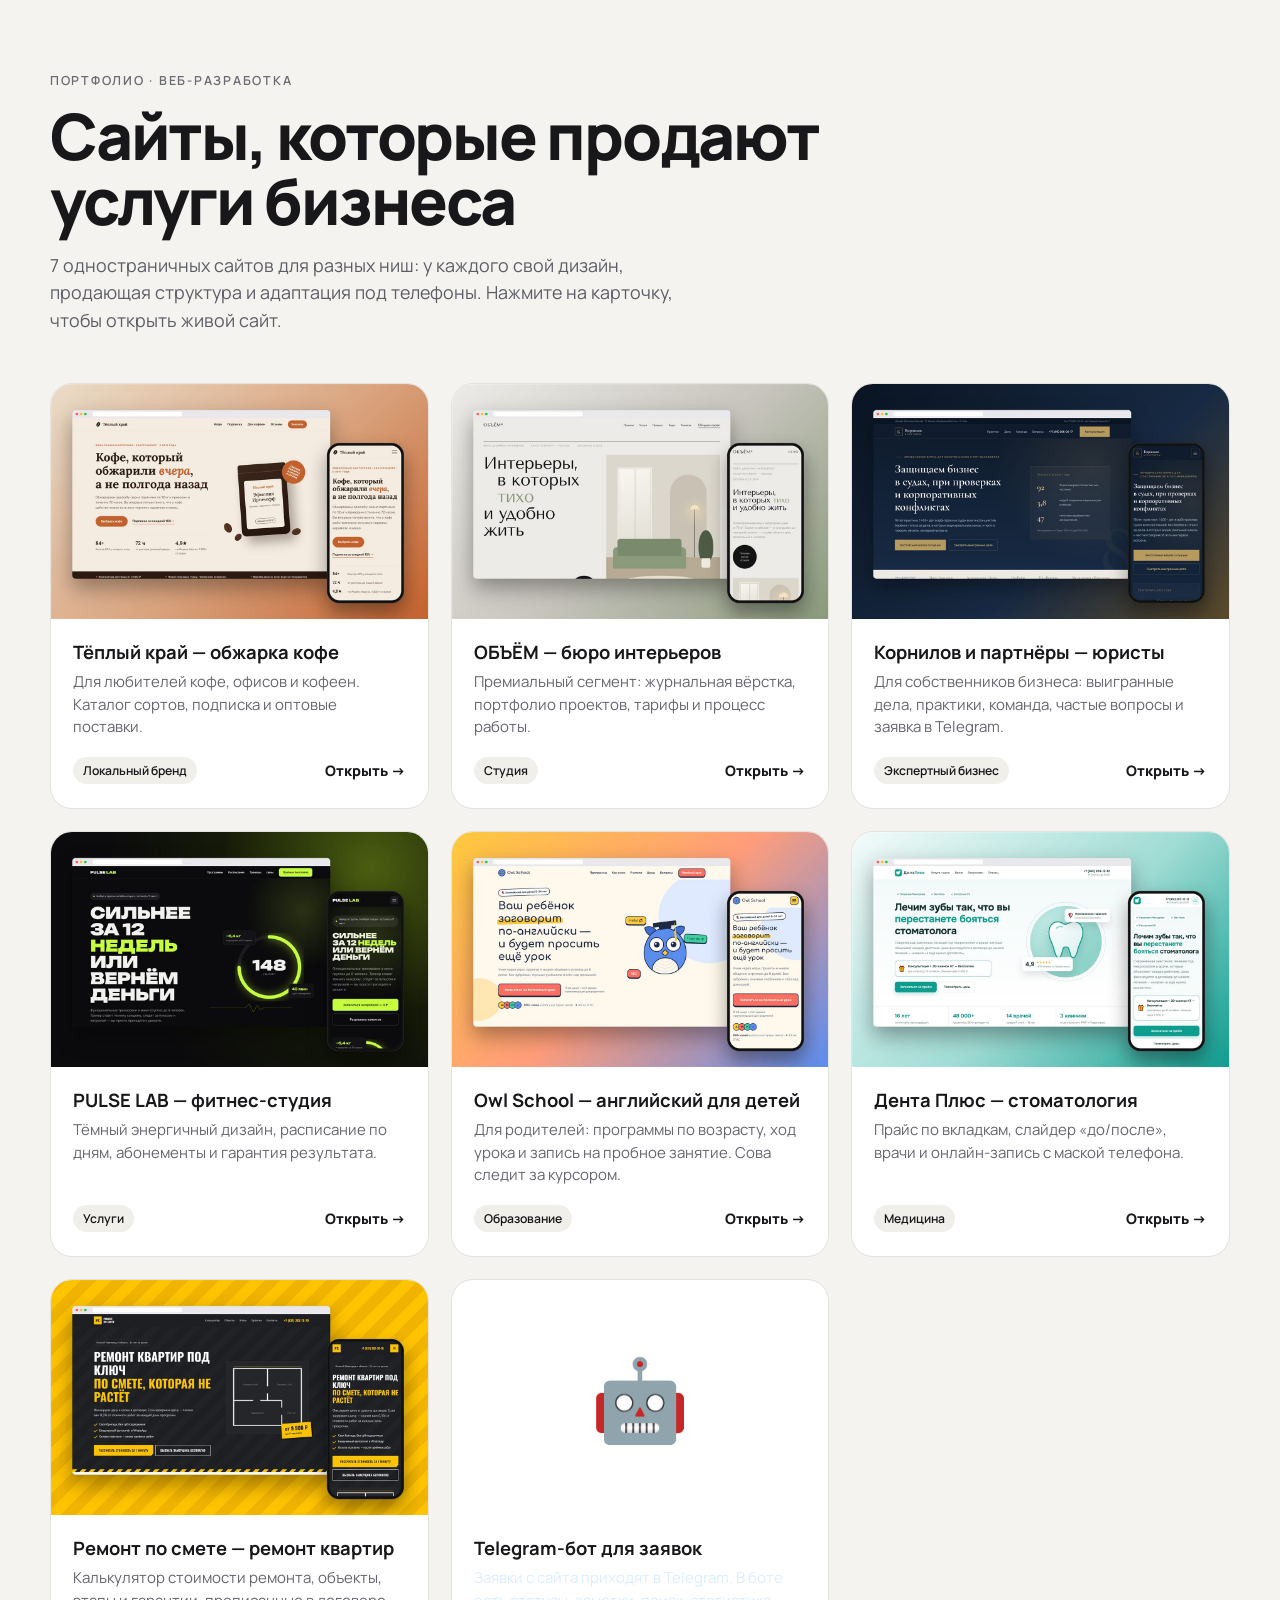
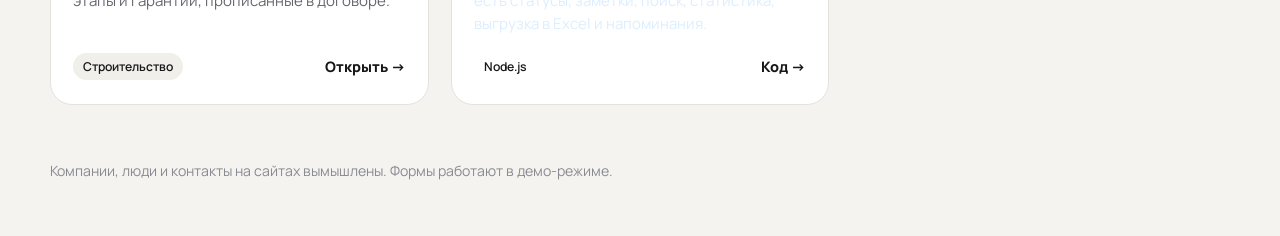
==== index.html @ 55f88c0b "Портфолио: 7 сайтов-визиток и Telegram-бот для заявок" ====
<!DOCTYPE html>
<html lang="ru">
<head>
  <meta charset="UTF-8">
  <meta name="viewport" content="width=device-width, initial-scale=1.0">
  <title>Портфолио — сайты для бизнеса</title>
  <meta name="description" content="7 продающих сайтов-визиток для разных ниш и Telegram-бот для заявок.">
  <meta property="og:title" content="Портфолио — сайты для бизнеса">
  <meta property="og:description" content="7 продающих сайтов-визиток для разных ниш и Telegram-бот для заявок.">
  <meta property="og:image" content="assets/previews/03-law-firm.jpg">
  <link rel="preconnect" href="https://fonts.googleapis.com">
  <link rel="preconnect" href="https://fonts.gstatic.com" crossorigin>
  <link href="https://fonts.googleapis.com/css2?family=Manrope:wght@400;600;800&display=swap" rel="stylesheet">
  <style>
    * { box-sizing: border-box; margin: 0; padding: 0; }
    body { font-family: 'Manrope', sans-serif; background: #f4f3ef; color: #18181b; padding: 72px 16px 56px; }
    .wrap { max-width: 1180px; margin: 0 auto; }
    .eyebrow { font-weight: 600; color: #6b6b73; text-transform: uppercase; letter-spacing: .14em; font-size: .78rem; margin-bottom: 14px; }
    h1 { font-size: clamp(2.2rem, 5.4vw, 4rem); font-weight: 800; letter-spacing: -.035em; line-height: 1.02; max-width: 820px; }
    .sub { color: #5d5d66; margin: 18px 0 48px; max-width: 640px; font-size: 1.12rem; line-height: 1.55; }
    .grid { display: grid; grid-template-columns: repeat(auto-fill, minmax(340px, 1fr)); gap: 22px; }
    a.card { display: flex; flex-direction: column; text-decoration: none; color: inherit; background: #fff; border-radius: 22px; overflow: hidden; border: 1px solid #e4e2dc; transition: transform .25s, box-shadow .25s; }
    a.card:hover { transform: translateY(-5px); box-shadow: 0 24px 50px rgba(0, 0, 0, .1); }
    .card img { display: block; width: 100%; aspect-ratio: 16 / 10; object-fit: cover; background: #e9e7e1; }
    .info { padding: 20px 22px 24px; display: flex; flex-direction: column; gap: 6px; flex: 1; }
    .info b { font-size: 1.15rem; }
    .info p { color: #66666e; font-size: .94rem; line-height: 1.5; flex: 1; }
    .meta { display: flex; justify-content: space-between; align-items: center; gap: 10px; margin-top: 12px; }
    .tag { font-size: .76rem; font-weight: 600; background: #f0efea; padding: 5px 10px; border-radius: 100px; }
    .go { font-weight: 800; font-size: .9rem; white-space: nowrap; }
    .card--bot { background: linear-gradient(140deg, #1b6fc4, #3aa8ee); color: #fff; border: 0; }
    .card--bot .info p { color: #dbeeff; }
    .card--bot .tag { background: rgba(255, 255, 255, .18); }
    .bot-visual { aspect-ratio: 16 / 10; display: grid; place-items: center; font-size: 5rem; background: radial-gradient(circle at 70% 30%, rgba(255,255,255,.25), transparent 60%); }
    footer { margin-top: 56px; color: #8a8a92; font-size: .88rem; }
    @media (max-width: 420px) { .grid { grid-template-columns: 1fr; } }
  </style>
</head>
<body>
  <div class="wrap">
    <p class="eyebrow">Портфолио · веб-разработка</p>
    <h1>Сайты, которые продают услуги бизнеса</h1>
    <p class="sub">7 одностраничных сайтов для разных ниш: у каждого свой дизайн, продающая структура и адаптация под телефоны. Нажмите на карточку, чтобы открыть живой сайт.</p>
    <div class="grid">
      <a class="card" href="01-coffee-roastery/index.html"><img src="assets/previews/01-coffee-roastery.jpg" alt="Сайт обжарочной мастерской «Тёплый край»" loading="lazy"><div class="info"><b>Тёплый край — обжарка кофе</b><p>Для любителей кофе, офисов и кофеен. Каталог сортов, подписка и оптовые поставки.</p><div class="meta"><span class="tag">Локальный бренд</span><span class="go">Открыть →</span></div></div></a>
      <a class="card" href="02-interior-studio/index.html"><img src="assets/previews/02-interior-studio.jpg" alt="Сайт бюро интерьеров «ОБЪЁМ»" loading="lazy"><div class="info"><b>ОБЪЁМ — бюро интерьеров</b><p>Премиальный сегмент: журнальная вёрстка, портфолио проектов, тарифы и процесс работы.</p><div class="meta"><span class="tag">Студия</span><span class="go">Открыть →</span></div></div></a>
      <a class="card" href="03-law-firm/index.html"><img src="assets/previews/03-law-firm.jpg" alt="Сайт юридической фирмы «Корнилов и партнёры»" loading="lazy"><div class="info"><b>Корнилов и партнёры — юристы</b><p>Для собственников бизнеса: выигранные дела, практики, команда, частые вопросы и заявка в Telegram.</p><div class="meta"><span class="tag">Экспертный бизнес</span><span class="go">Открыть →</span></div></div></a>
      <a class="card" href="04-fitness-studio/index.html"><img src="assets/previews/04-fitness-studio.jpg" alt="Сайт фитнес-студии PULSE LAB" loading="lazy"><div class="info"><b>PULSE LAB — фитнес-студия</b><p>Тёмный энергичный дизайн, расписание по дням, абонементы и гарантия результата.</p><div class="meta"><span class="tag">Услуги</span><span class="go">Открыть →</span></div></div></a>
      <a class="card" href="05-kids-english-school/index.html"><img src="assets/previews/05-kids-english-school.jpg" alt="Сайт детской школы английского Owl School" loading="lazy"><div class="info"><b>Owl School — английский для детей</b><p>Для родителей: программы по возрасту, ход урока и запись на пробное занятие. Сова следит за курсором.</p><div class="meta"><span class="tag">Образование</span><span class="go">Открыть →</span></div></div></a>
      <a class="card" href="06-dental-clinic/index.html"><img src="assets/previews/06-dental-clinic.jpg" alt="Сайт стоматологии «Дента Плюс»" loading="lazy"><div class="info"><b>Дента Плюс — стоматология</b><p>Прайс по вкладкам, слайдер «до/после», врачи и онлайн-запись с маской телефона.</p><div class="meta"><span class="tag">Медицина</span><span class="go">Открыть →</span></div></div></a>
      <a class="card" href="07-renovation-company/index.html"><img src="assets/previews/07-renovation-company.jpg" alt="Сайт компании «Ремонт по смете»" loading="lazy"><div class="info"><b>Ремонт по смете — ремонт квартир</b><p>Калькулятор стоимости ремонта, объекты, этапы и гарантии, прописанные в договоре.</p><div class="meta"><span class="tag">Строительство</span><span class="go">Открыть →</span></div></div></a>
      <a class="card card--bot" href="https://github.com/MarchenkoDanil/portfolio/tree/main/telegram-bot" target="_blank" rel="noopener"><div class="bot-visual">🤖</div><div class="info"><b>Telegram-бот для заявок</b><p>Заявки с сайта приходят в Telegram. В боте есть статусы, заметки, поиск, статистика, выгрузка в Excel и напоминания.</p><div class="meta"><span class="tag">Node.js</span><span class="go">Код →</span></div></div></a>
    </div>
    <footer>Компании, люди и контакты на сайтах вымышлены. Формы работают в демо-режиме.</footer>
  </div>
</body>
</html>
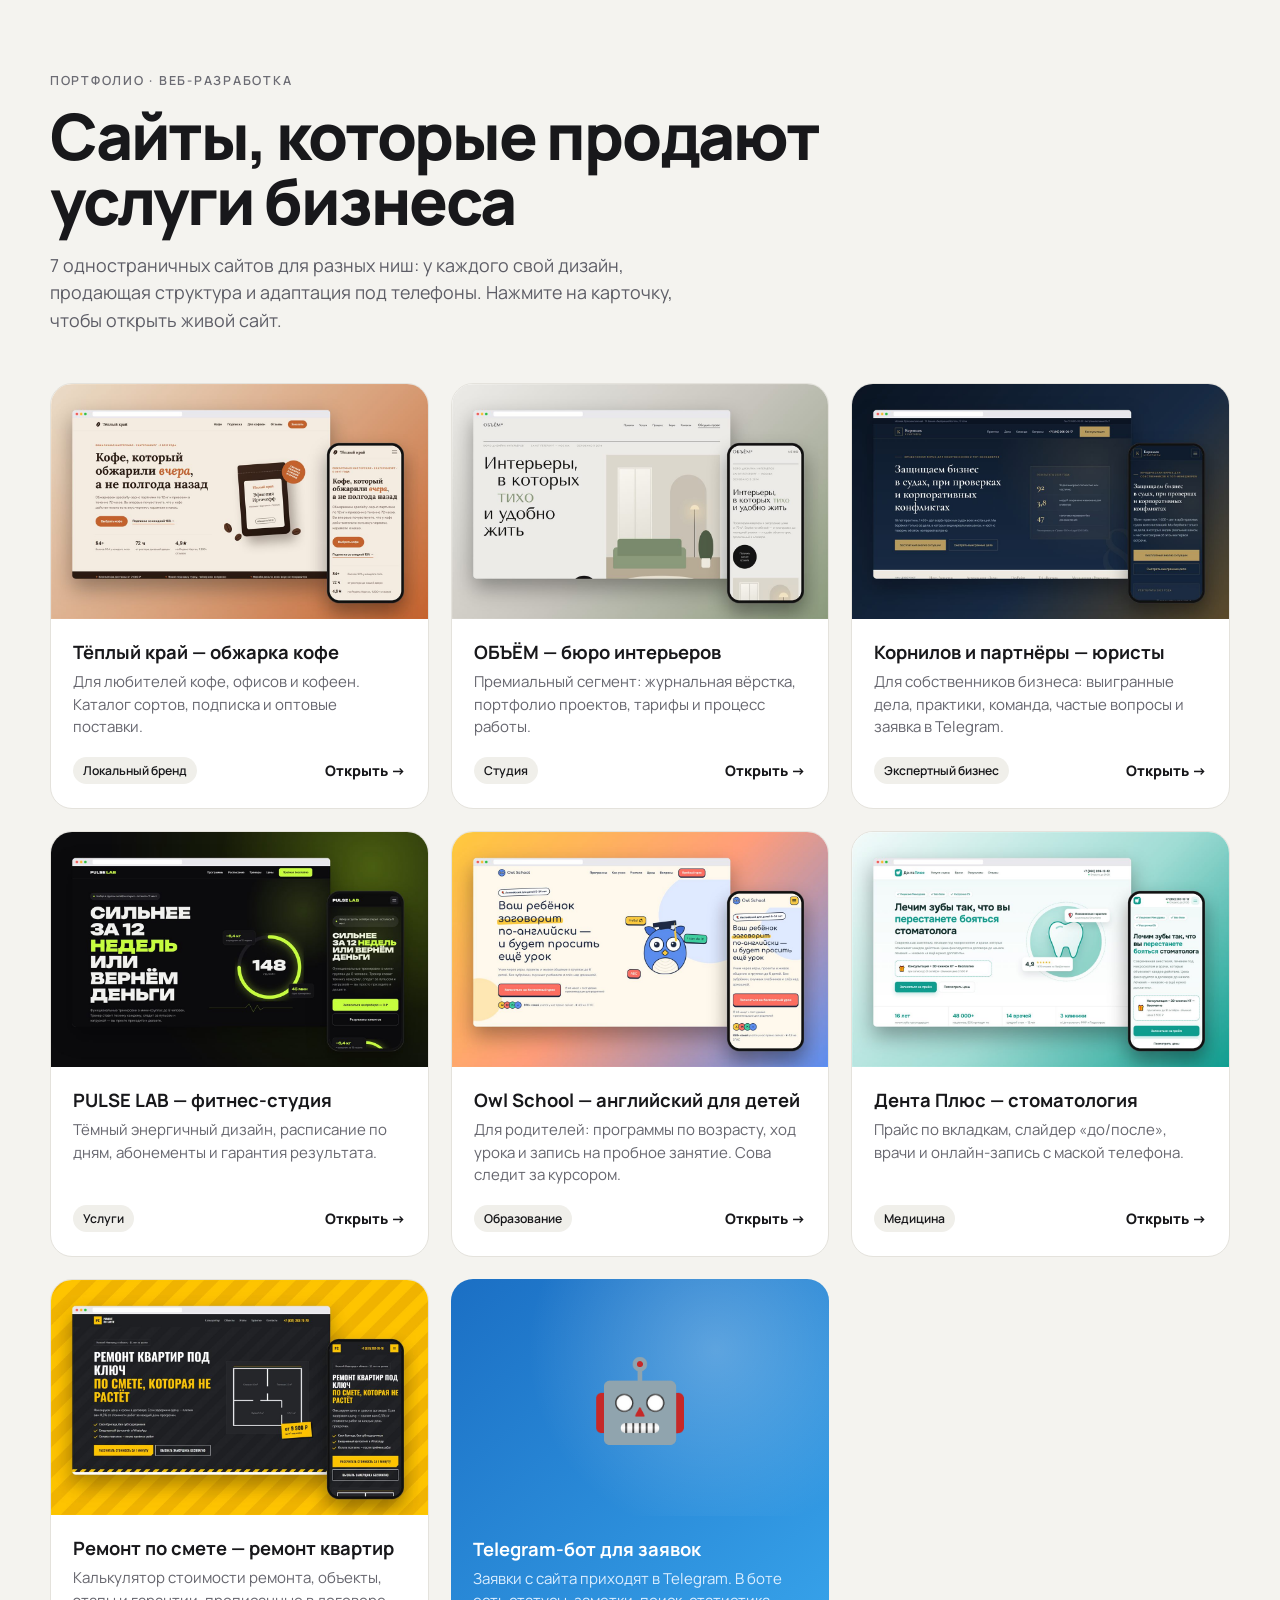
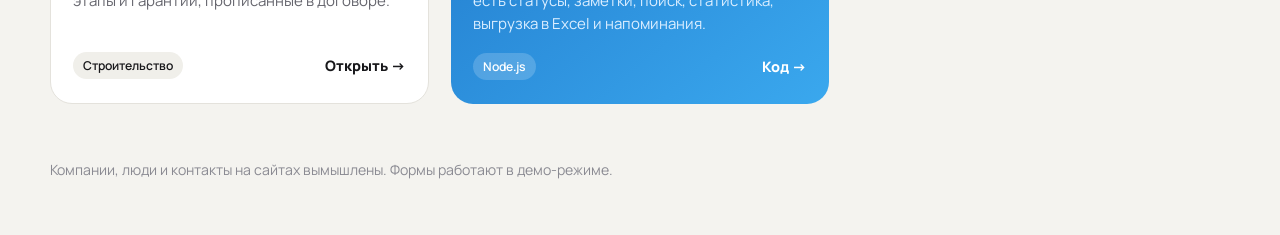
==== commit 60630f65: "Витрина: синий фон у карточки бота" ====
--- a/index.html
+++ b/index.html
@@ -28,7 +28,7 @@
     .meta { display: flex; justify-content: space-between; align-items: center; gap: 10px; margin-top: 12px; }
     .tag { font-size: .76rem; font-weight: 600; background: #f0efea; padding: 5px 10px; border-radius: 100px; }
     .go { font-weight: 800; font-size: .9rem; white-space: nowrap; }
-    .card--bot { background: linear-gradient(140deg, #1b6fc4, #3aa8ee); color: #fff; border: 0; }
+    a.card--bot { background: linear-gradient(140deg, #1b6fc4, #3aa8ee); color: #fff; border: 0; }
     .card--bot .info p { color: #dbeeff; }
     .card--bot .tag { background: rgba(255, 255, 255, .18); }
     .bot-visual { aspect-ratio: 16 / 10; display: grid; place-items: center; font-size: 5rem; background: radial-gradient(circle at 70% 30%, rgba(255,255,255,.25), transparent 60%); }
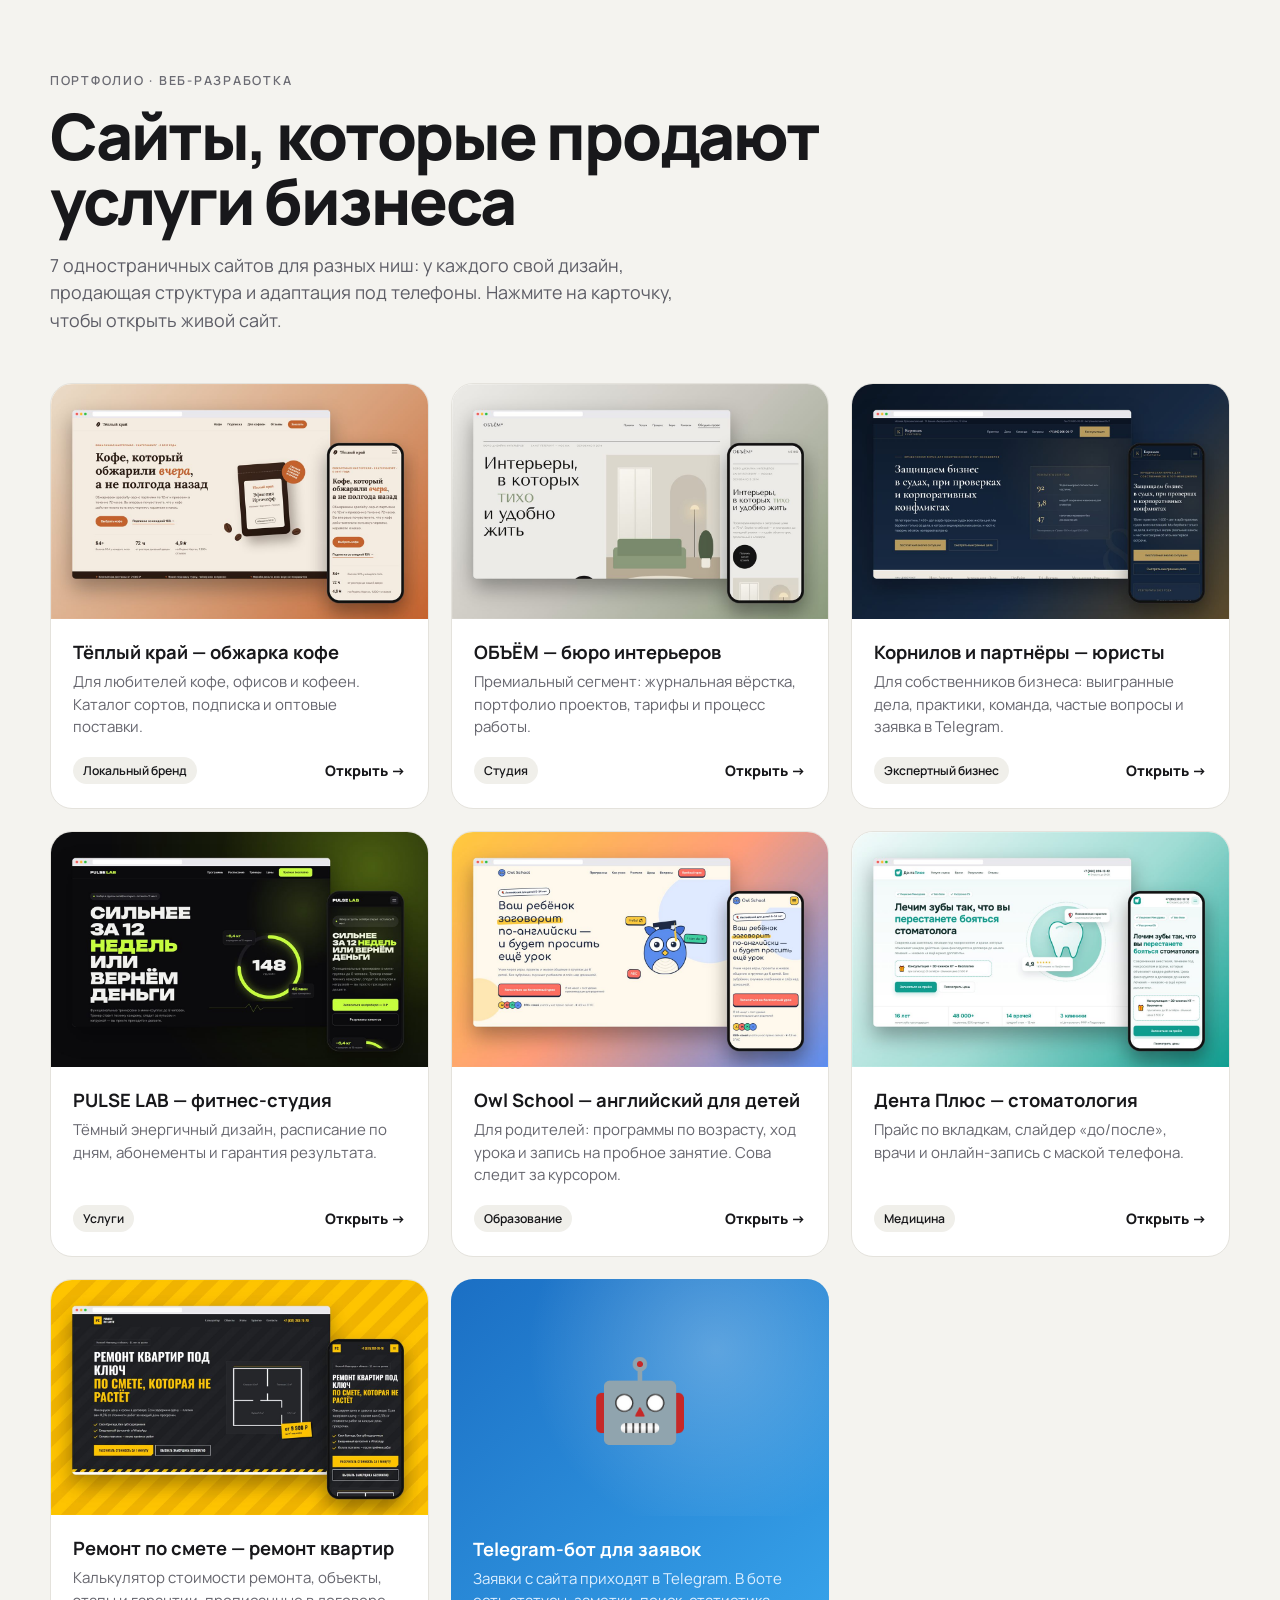
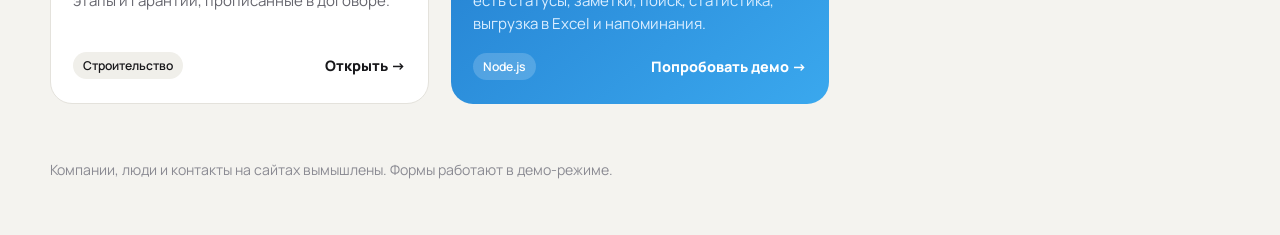
==== commit 951b8b42: "Демо Telegram-бота: интерактивная страница и README со скриншотами Co-Authored-By: Claude Opus 5.5 <" ====
--- a/index.html
+++ b/index.html
@@ -49,7 +49,7 @@
       <a class="card" href="05-kids-english-school/index.html"><img src="assets/previews/05-kids-english-school.jpg" alt="Сайт детской школы английского Owl School" loading="lazy"><div class="info"><b>Owl School — английский для детей</b><p>Для родителей: программы по возрасту, ход урока и запись на пробное занятие. Сова следит за курсором.</p><div class="meta"><span class="tag">Образование</span><span class="go">Открыть →</span></div></div></a>
       <a class="card" href="06-dental-clinic/index.html"><img src="assets/previews/06-dental-clinic.jpg" alt="Сайт стоматологии «Дента Плюс»" loading="lazy"><div class="info"><b>Дента Плюс — стоматология</b><p>Прайс по вкладкам, слайдер «до/после», врачи и онлайн-запись с маской телефона.</p><div class="meta"><span class="tag">Медицина</span><span class="go">Открыть →</span></div></div></a>
       <a class="card" href="07-renovation-company/index.html"><img src="assets/previews/07-renovation-company.jpg" alt="Сайт компании «Ремонт по смете»" loading="lazy"><div class="info"><b>Ремонт по смете — ремонт квартир</b><p>Калькулятор стоимости ремонта, объекты, этапы и гарантии, прописанные в договоре.</p><div class="meta"><span class="tag">Строительство</span><span class="go">Открыть →</span></div></div></a>
-      <a class="card card--bot" href="https://github.com/MarchenkoDanil/portfolio/tree/main/telegram-bot" target="_blank" rel="noopener"><div class="bot-visual">🤖</div><div class="info"><b>Telegram-бот для заявок</b><p>Заявки с сайта приходят в Telegram. В боте есть статусы, заметки, поиск, статистика, выгрузка в Excel и напоминания.</p><div class="meta"><span class="tag">Node.js</span><span class="go">Код →</span></div></div></a>
+      <a class="card card--bot" href="telegram-bot/index.html"><div class="bot-visual">🤖</div><div class="info"><b>Telegram-бот для заявок</b><p>Заявки с сайта приходят в Telegram. В боте есть статусы, заметки, поиск, статистика, выгрузка в Excel и напоминания.</p><div class="meta"><span class="tag">Node.js</span><span class="go">Попробовать демо →</span></div></div></a>
     </div>
     <footer>Компании, люди и контакты на сайтах вымышлены. Формы работают в демо-режиме.</footer>
   </div>
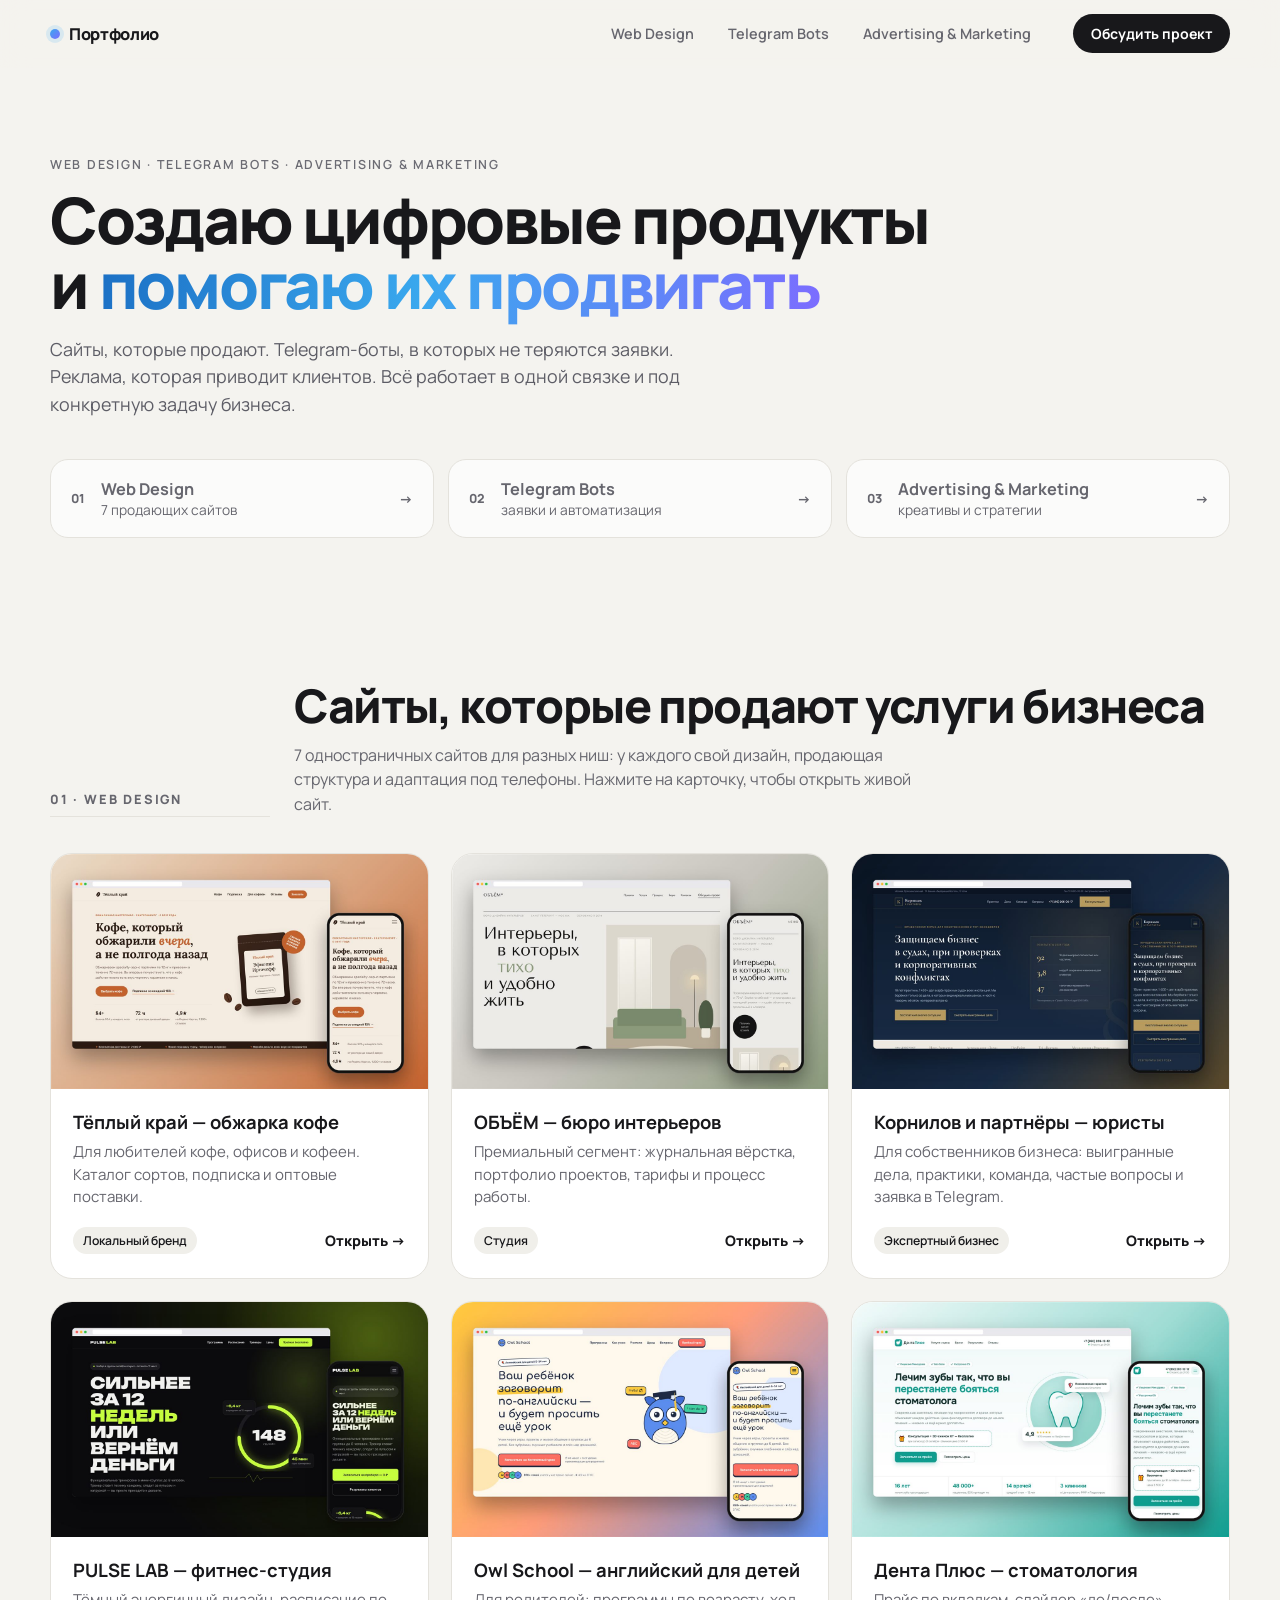
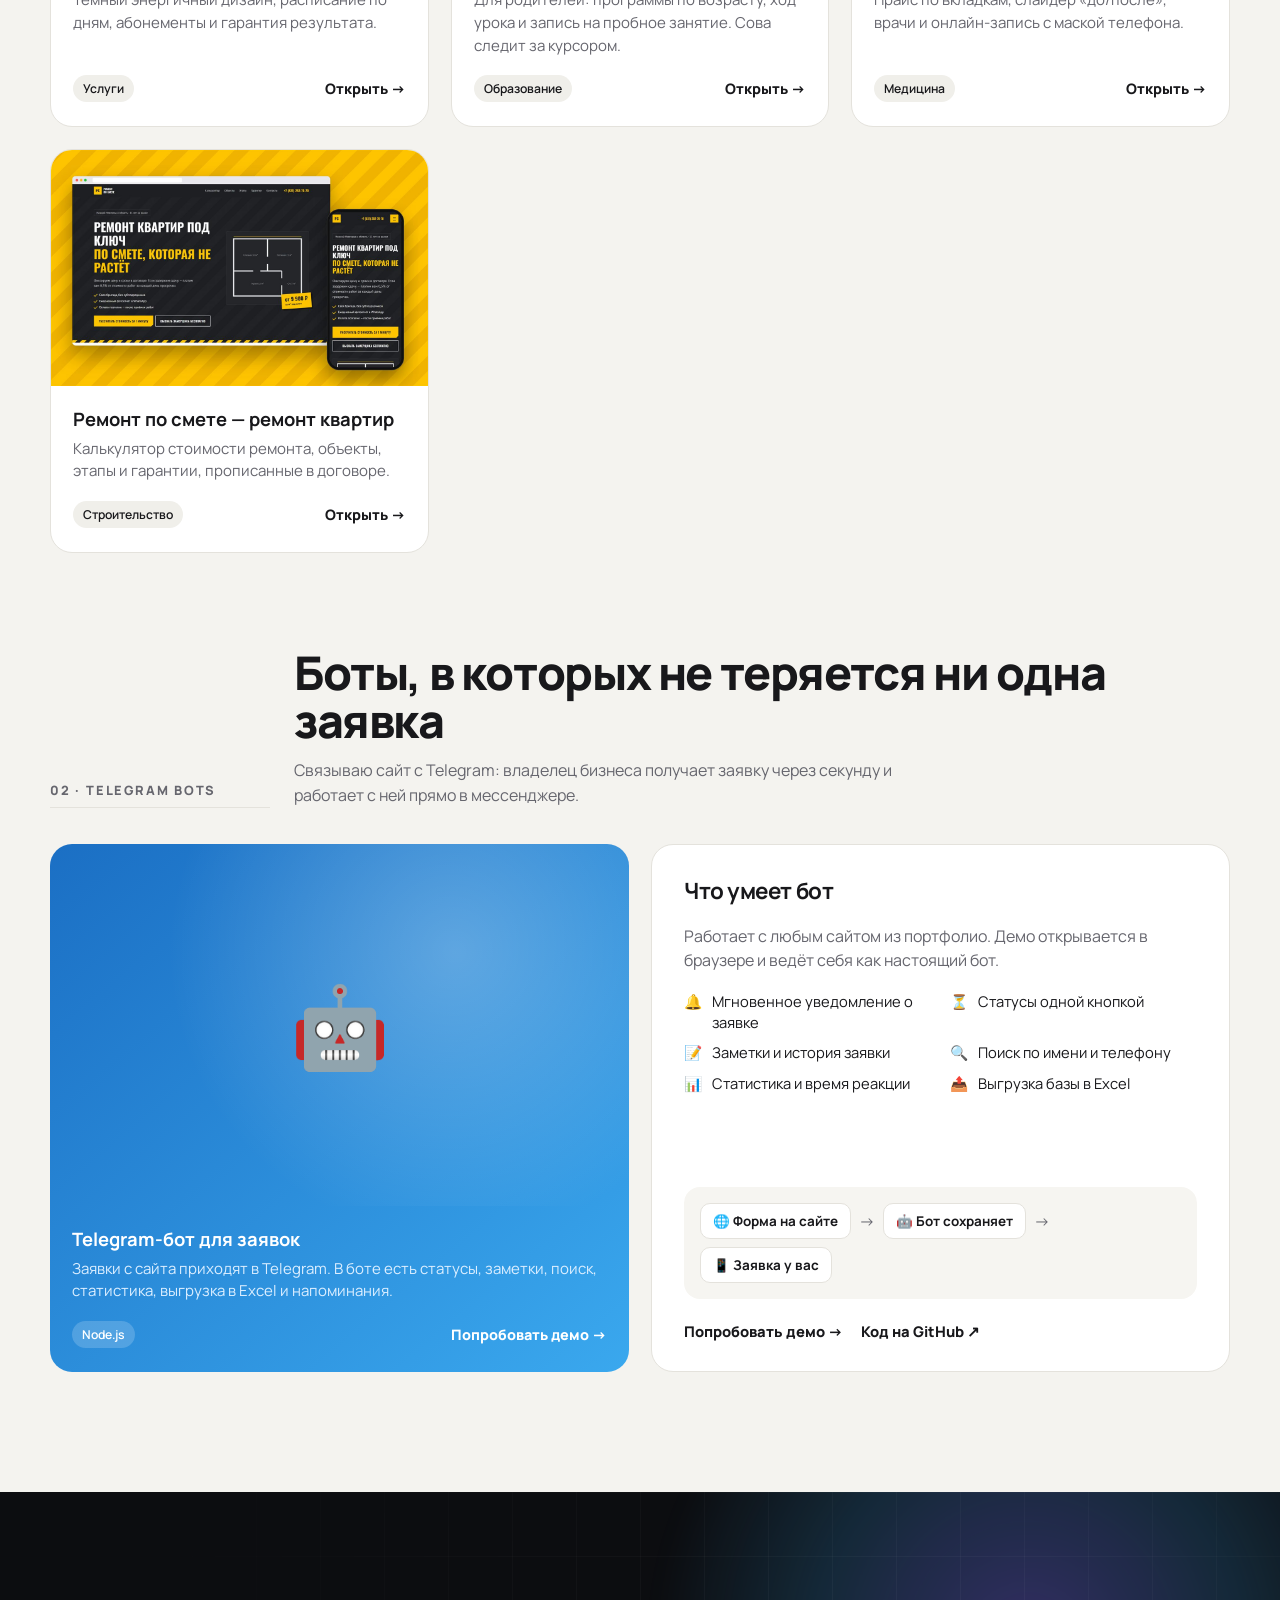
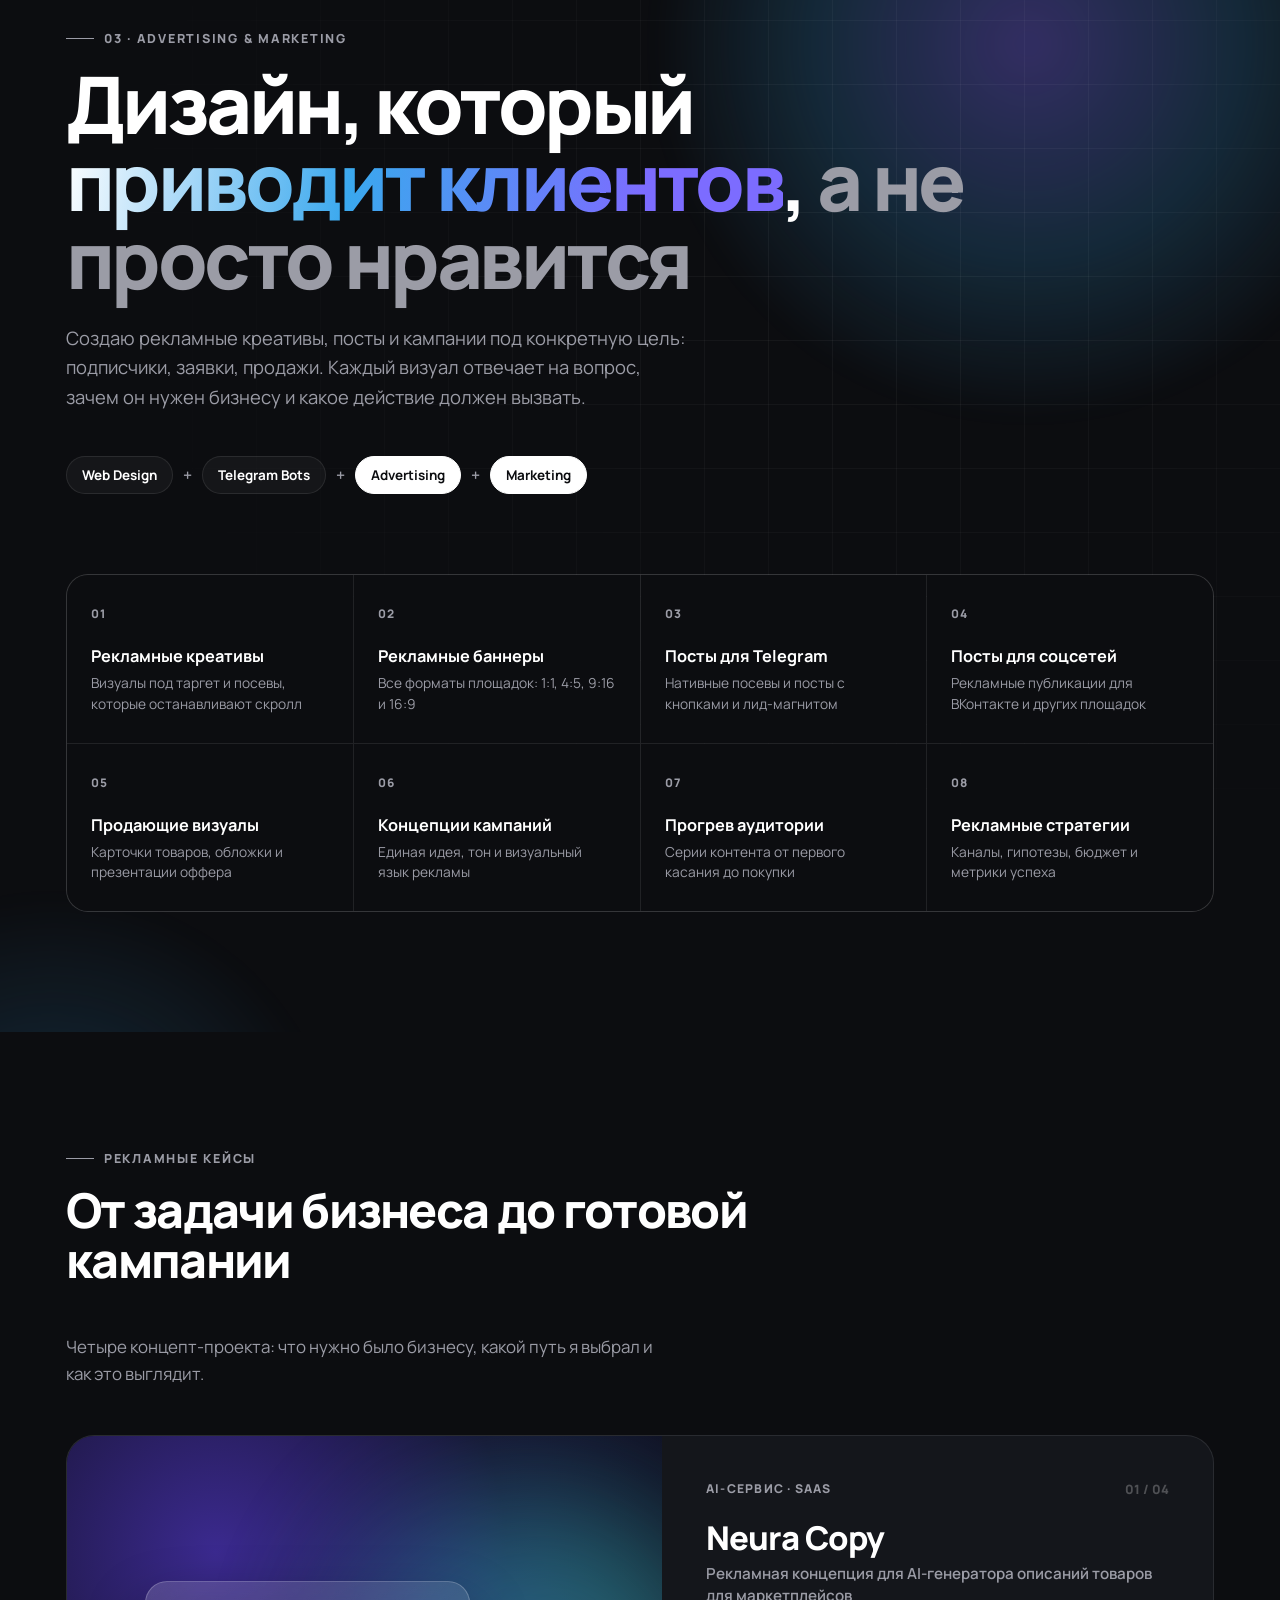
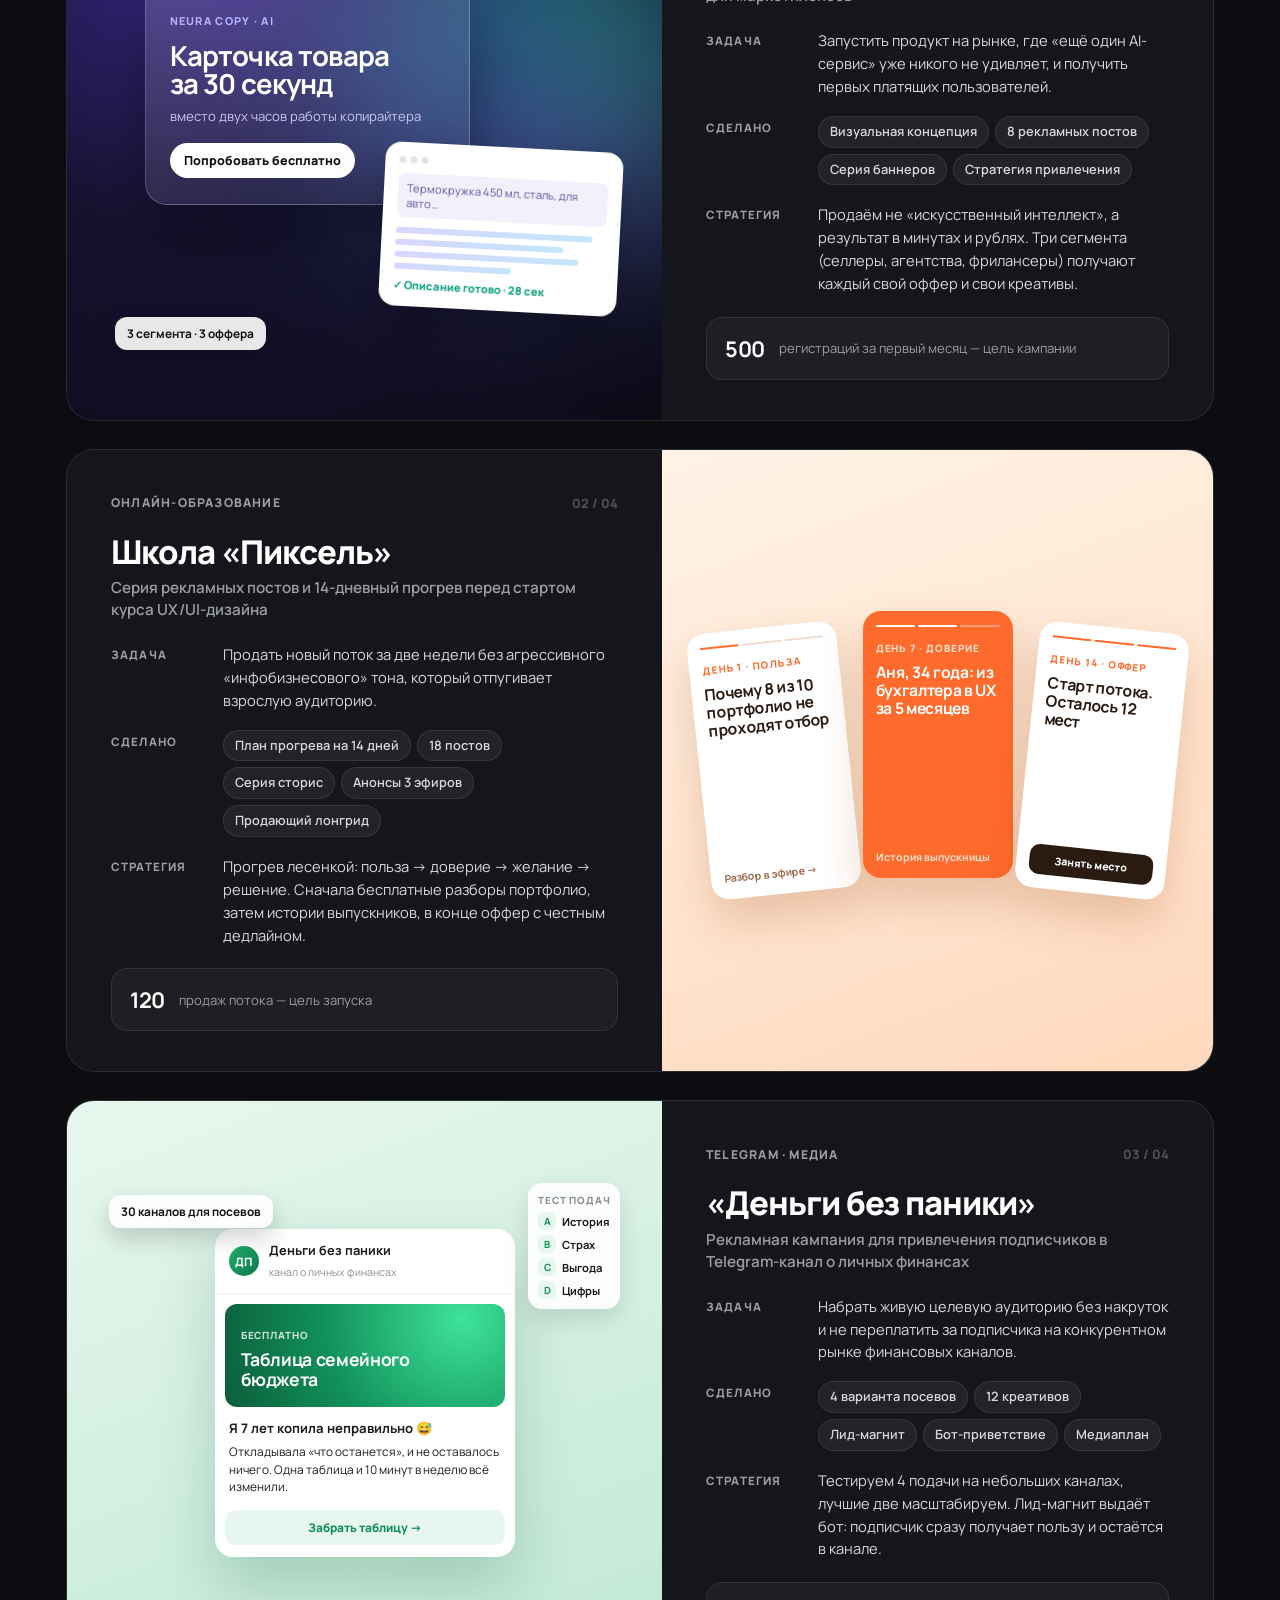
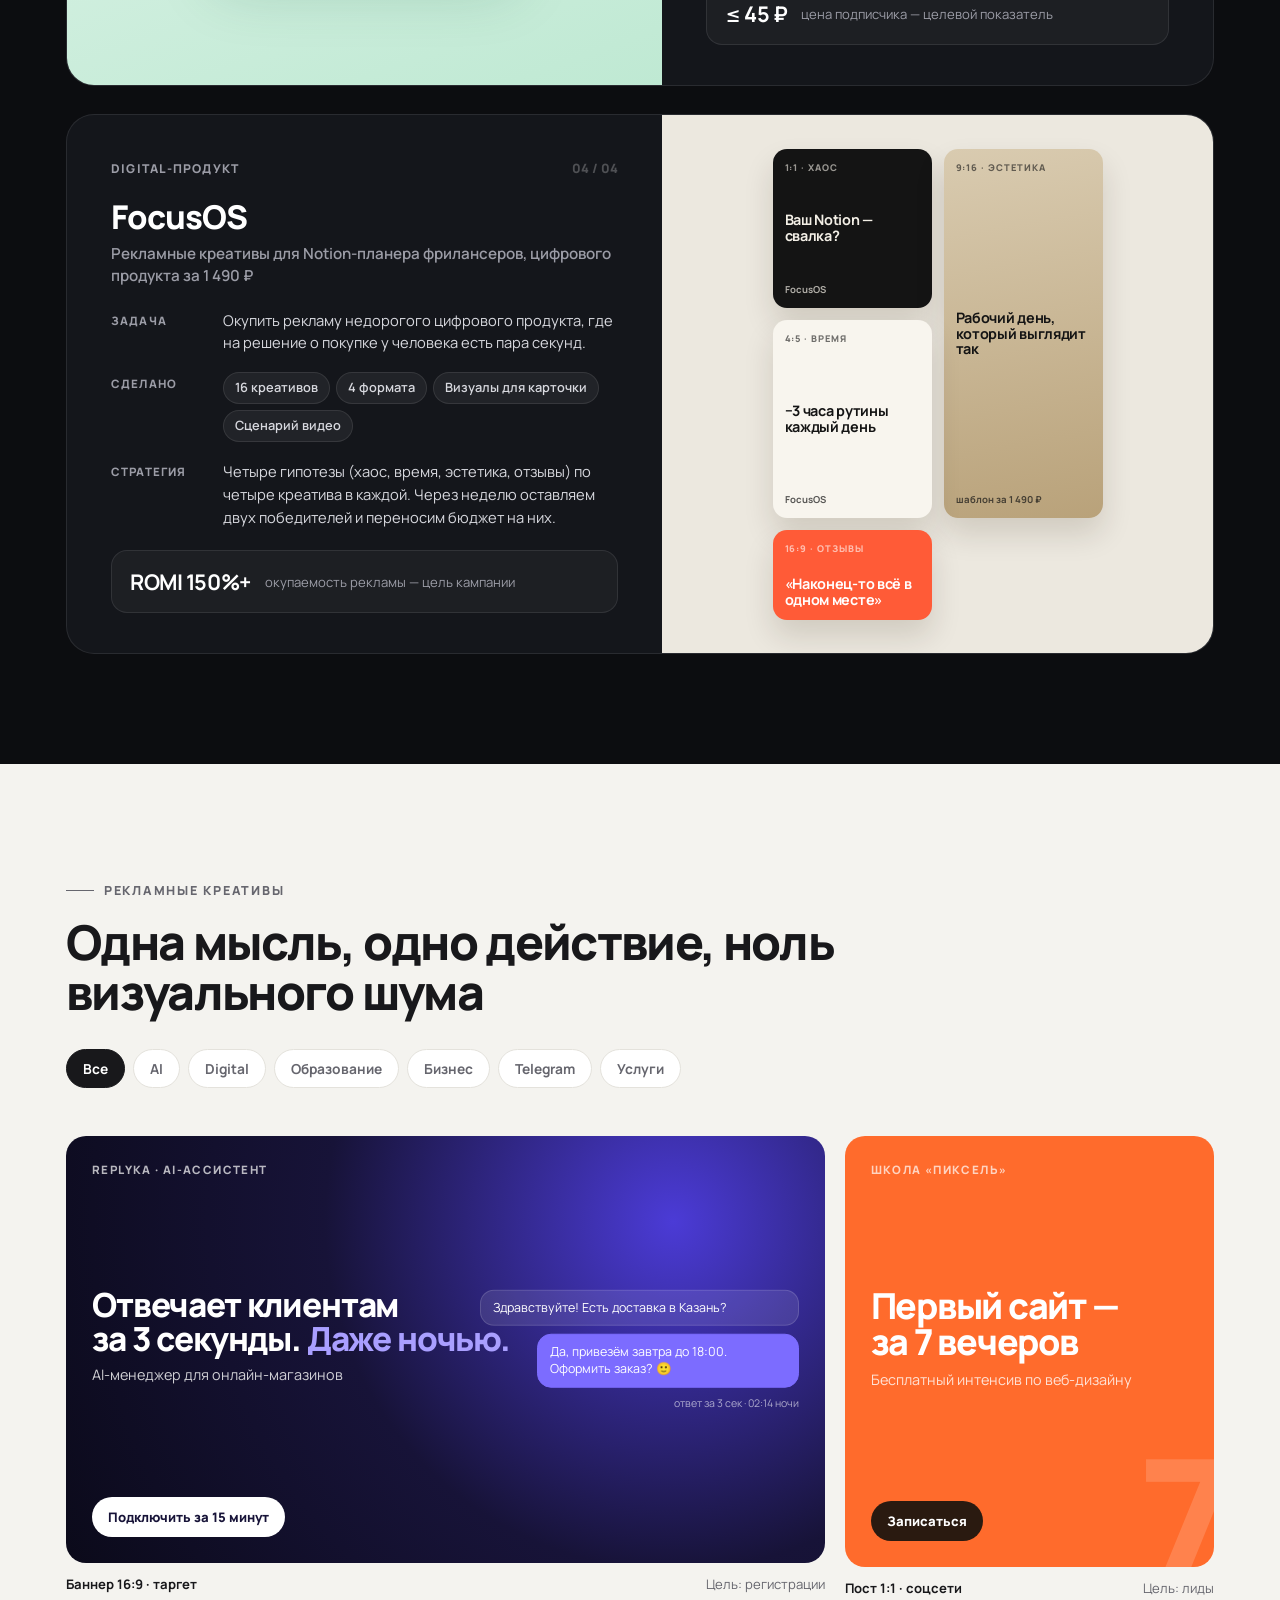
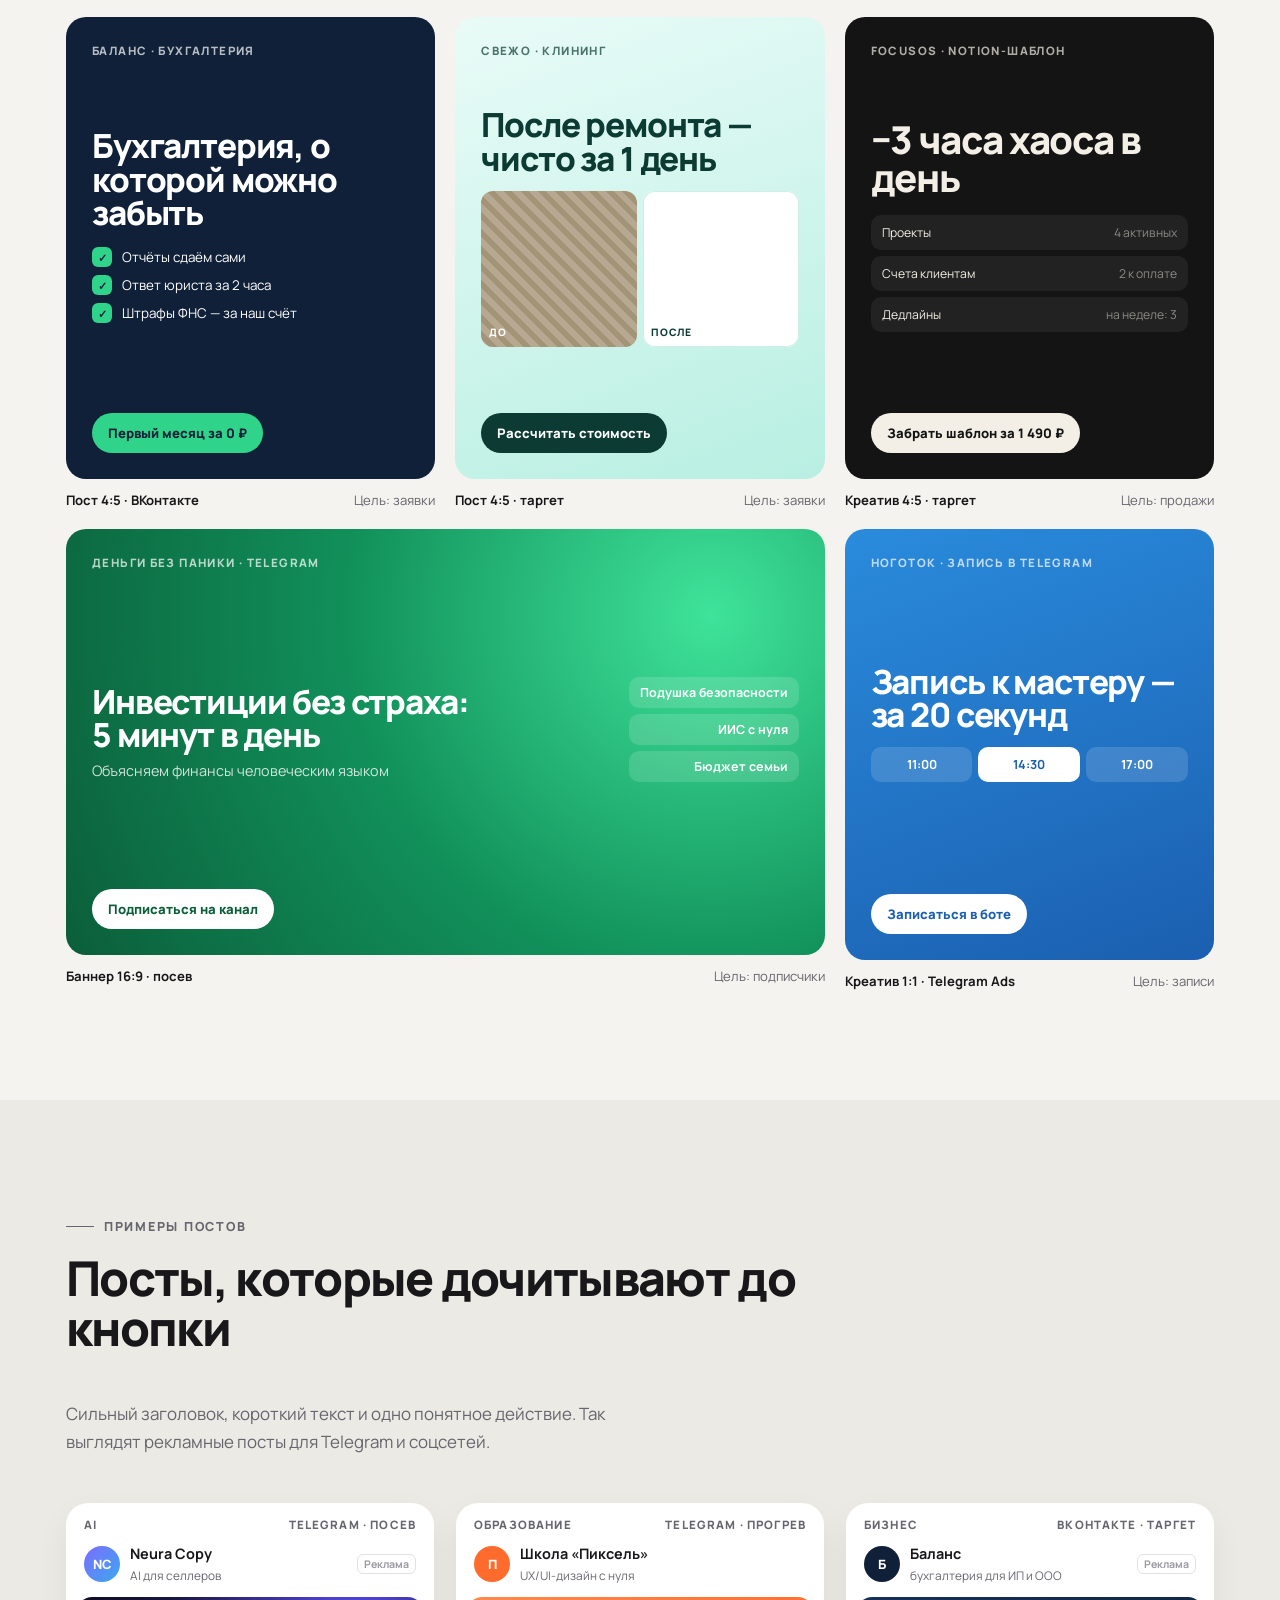
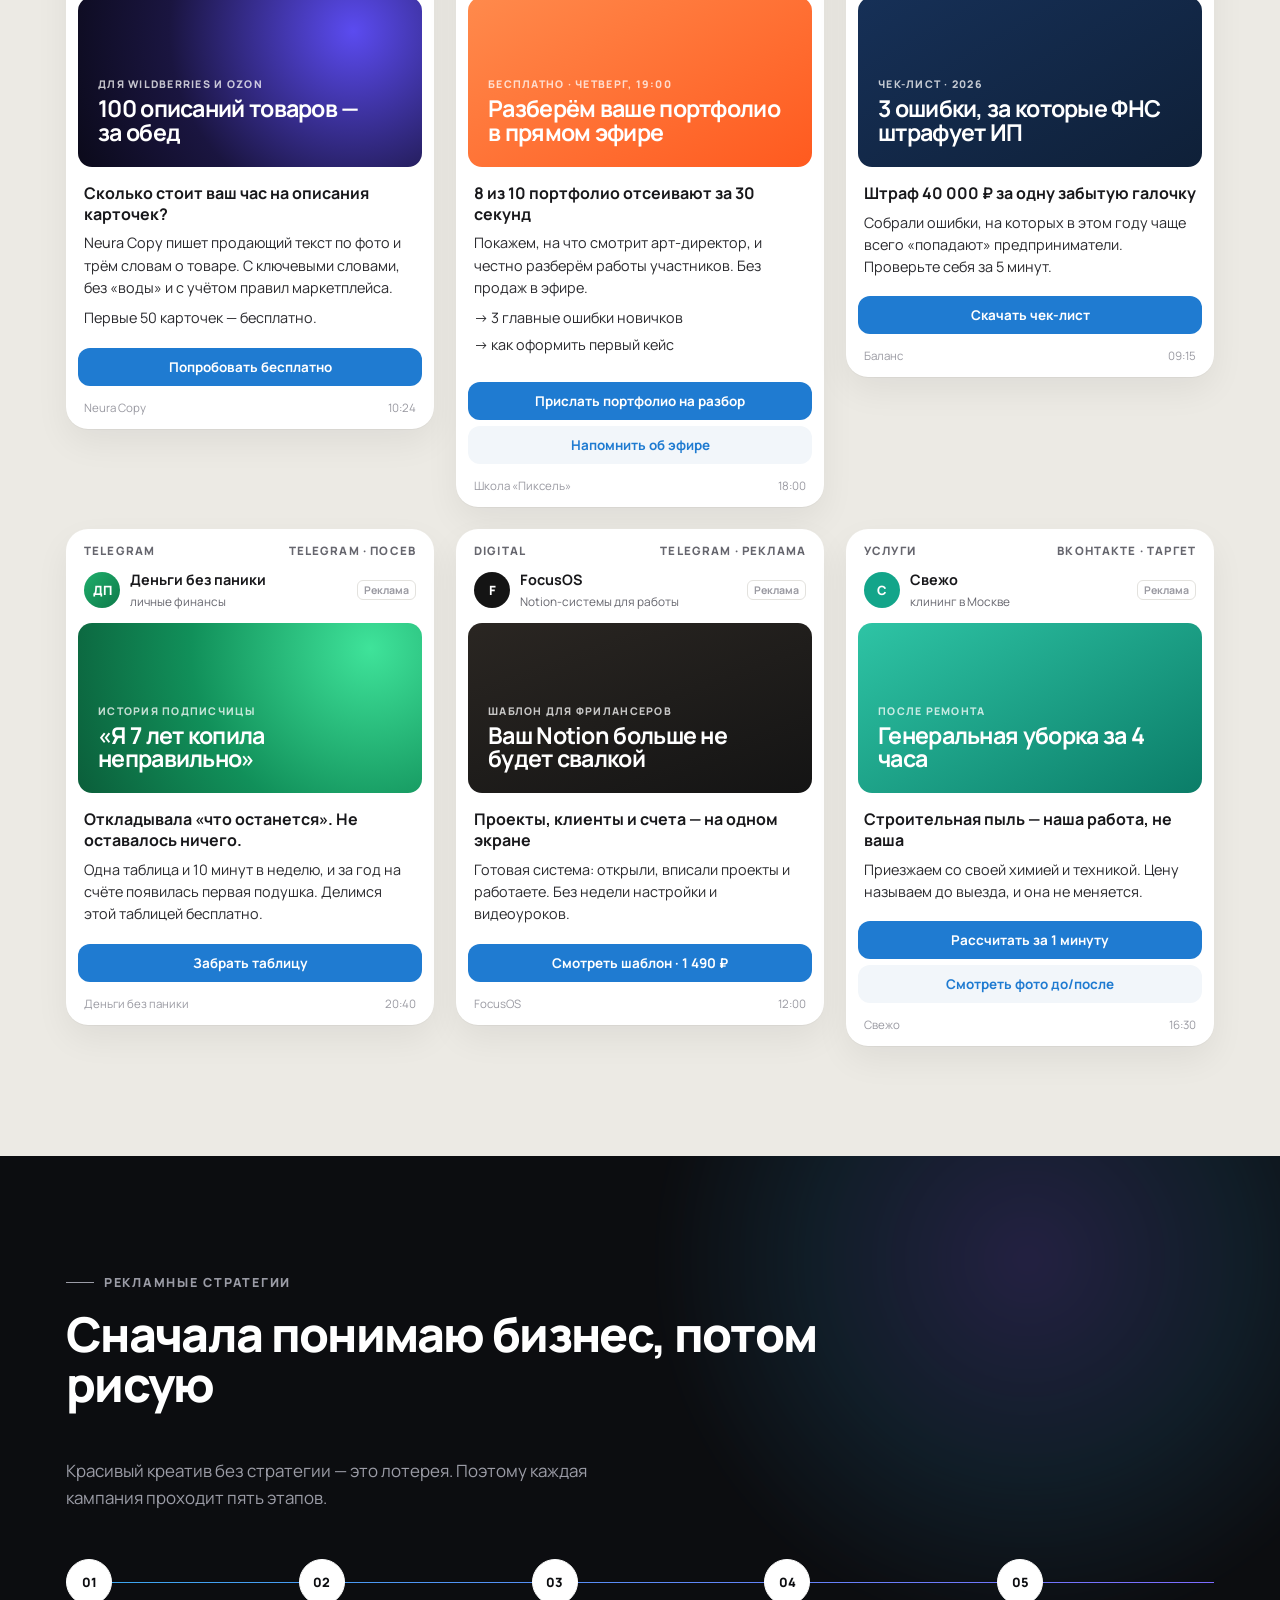
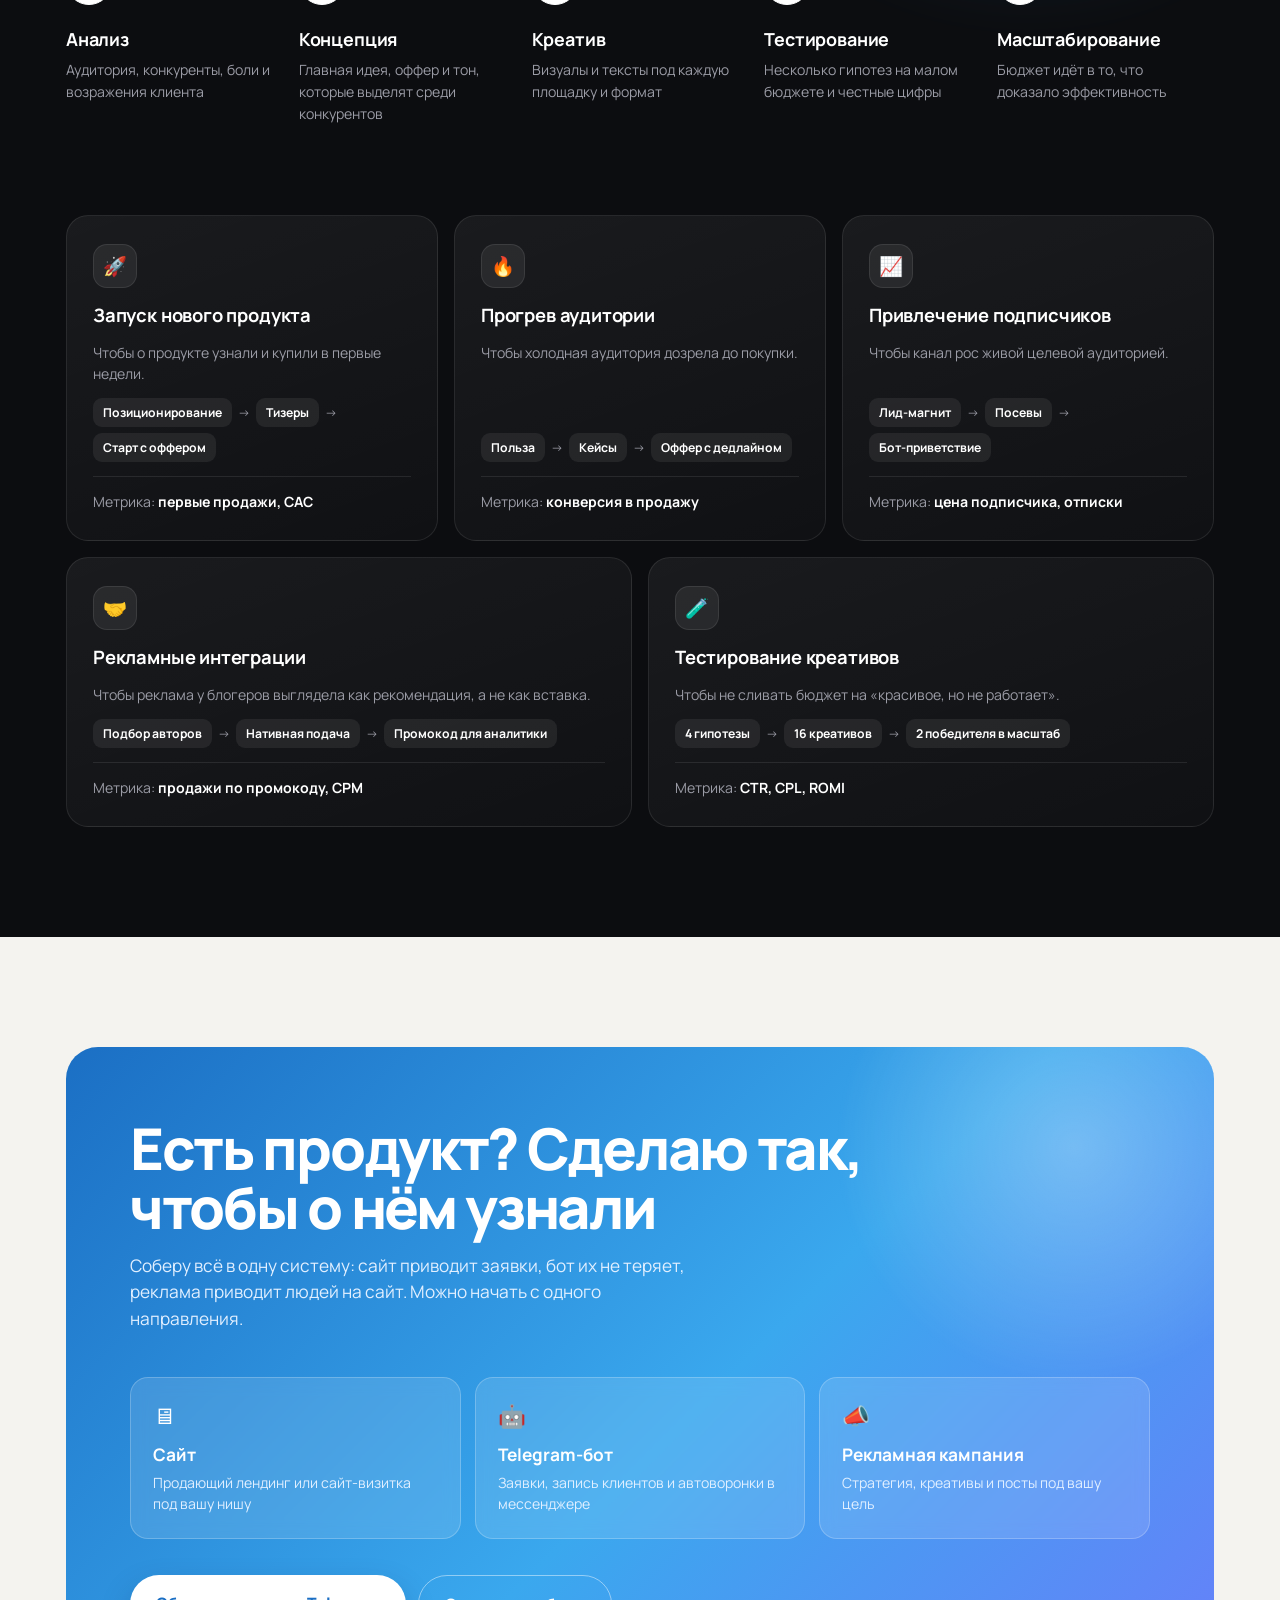
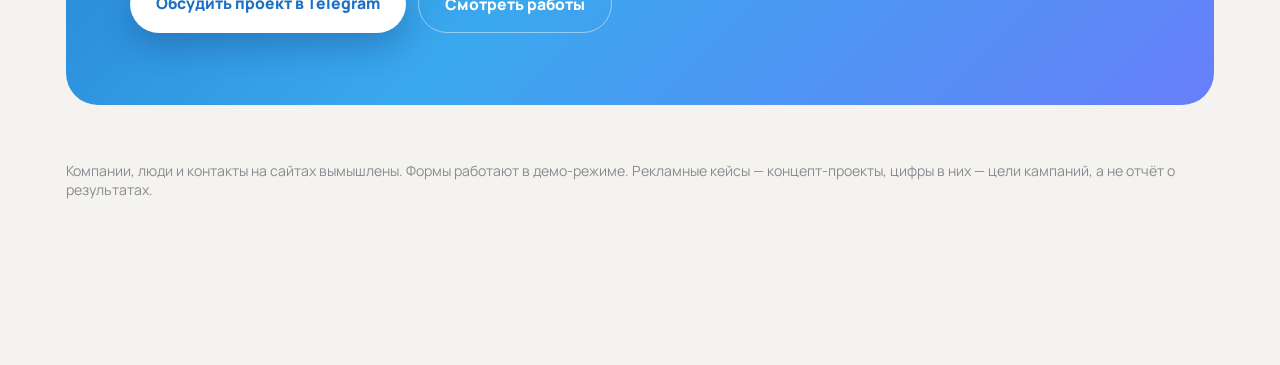
==== commit 82734d5a: "Раздел Advertising & Marketing: кейсы, креативы, посты и стратегии Co-Authored-By: Claude Opus 5.5 <" ====
--- a/index.html
+++ b/index.html
@@ -3,14 +3,14 @@
 <head>
   <meta charset="UTF-8">
   <meta name="viewport" content="width=device-width, initial-scale=1.0">
-  <title>Портфолио — сайты для бизнеса</title>
-  <meta name="description" content="7 продающих сайтов-визиток для разных ниш и Telegram-бот для заявок.">
-  <meta property="og:title" content="Портфолио — сайты для бизнеса">
-  <meta property="og:description" content="7 продающих сайтов-визиток для разных ниш и Telegram-бот для заявок.">
+  <title>Портфолио — сайты, Telegram-боты и реклама</title>
+  <meta name="description" content="Создаю цифровые продукты и помогаю их продвигать: продающие сайты, Telegram-боты для заявок, рекламные креативы и стратегии.">
+  <meta property="og:title" content="Портфолио — сайты, Telegram-боты и реклама">
+  <meta property="og:description" content="Web Design · Telegram Bots · Advertising & Marketing. Продающие сайты, боты для заявок и реклама, которая приводит клиентов.">
   <meta property="og:image" content="assets/previews/03-law-firm.jpg">
   <link rel="preconnect" href="https://fonts.googleapis.com">
   <link rel="preconnect" href="https://fonts.gstatic.com" crossorigin>
-  <link href="https://fonts.googleapis.com/css2?family=Manrope:wght@400;600;800&display=swap" rel="stylesheet">
+  <link href="https://fonts.googleapis.com/css2?family=Manrope:wght@400;500;600;700;800&display=swap" rel="stylesheet">
   <style>
     * { box-sizing: border-box; margin: 0; padding: 0; }
     body { font-family: 'Manrope', sans-serif; background: #f4f3ef; color: #18181b; padding: 72px 16px 56px; }
@@ -35,23 +35,451 @@
     footer { margin-top: 56px; color: #8a8a92; font-size: .88rem; }
     @media (max-width: 420px) { .grid { grid-template-columns: 1fr; } }
   </style>
+  <link rel="stylesheet" href="assets/portfolio.css">
 </head>
 <body>
-  <div class="wrap">
-    <p class="eyebrow">Портфолио · веб-разработка</p>
-    <h1>Сайты, которые продают услуги бизнеса</h1>
-    <p class="sub">7 одностраничных сайтов для разных ниш: у каждого свой дизайн, продающая структура и адаптация под телефоны. Нажмите на карточку, чтобы открыть живой сайт.</p>
-    <div class="grid">
-      <a class="card" href="01-coffee-roastery/index.html"><img src="assets/previews/01-coffee-roastery.jpg" alt="Сайт обжарочной мастерской «Тёплый край»" loading="lazy"><div class="info"><b>Тёплый край — обжарка кофе</b><p>Для любителей кофе, офисов и кофеен. Каталог сортов, подписка и оптовые поставки.</p><div class="meta"><span class="tag">Локальный бренд</span><span class="go">Открыть →</span></div></div></a>
-      <a class="card" href="02-interior-studio/index.html"><img src="assets/previews/02-interior-studio.jpg" alt="Сайт бюро интерьеров «ОБЪЁМ»" loading="lazy"><div class="info"><b>ОБЪЁМ — бюро интерьеров</b><p>Премиальный сегмент: журнальная вёрстка, портфолио проектов, тарифы и процесс работы.</p><div class="meta"><span class="tag">Студия</span><span class="go">Открыть →</span></div></div></a>
-      <a class="card" href="03-law-firm/index.html"><img src="assets/previews/03-law-firm.jpg" alt="Сайт юридической фирмы «Корнилов и партнёры»" loading="lazy"><div class="info"><b>Корнилов и партнёры — юристы</b><p>Для собственников бизнеса: выигранные дела, практики, команда, частые вопросы и заявка в Telegram.</p><div class="meta"><span class="tag">Экспертный бизнес</span><span class="go">Открыть →</span></div></div></a>
-      <a class="card" href="04-fitness-studio/index.html"><img src="assets/previews/04-fitness-studio.jpg" alt="Сайт фитнес-студии PULSE LAB" loading="lazy"><div class="info"><b>PULSE LAB — фитнес-студия</b><p>Тёмный энергичный дизайн, расписание по дням, абонементы и гарантия результата.</p><div class="meta"><span class="tag">Услуги</span><span class="go">Открыть →</span></div></div></a>
-      <a class="card" href="05-kids-english-school/index.html"><img src="assets/previews/05-kids-english-school.jpg" alt="Сайт детской школы английского Owl School" loading="lazy"><div class="info"><b>Owl School — английский для детей</b><p>Для родителей: программы по возрасту, ход урока и запись на пробное занятие. Сова следит за курсором.</p><div class="meta"><span class="tag">Образование</span><span class="go">Открыть →</span></div></div></a>
-      <a class="card" href="06-dental-clinic/index.html"><img src="assets/previews/06-dental-clinic.jpg" alt="Сайт стоматологии «Дента Плюс»" loading="lazy"><div class="info"><b>Дента Плюс — стоматология</b><p>Прайс по вкладкам, слайдер «до/после», врачи и онлайн-запись с маской телефона.</p><div class="meta"><span class="tag">Медицина</span><span class="go">Открыть →</span></div></div></a>
-      <a class="card" href="07-renovation-company/index.html"><img src="assets/previews/07-renovation-company.jpg" alt="Сайт компании «Ремонт по смете»" loading="lazy"><div class="info"><b>Ремонт по смете — ремонт квартир</b><p>Калькулятор стоимости ремонта, объекты, этапы и гарантии, прописанные в договоре.</p><div class="meta"><span class="tag">Строительство</span><span class="go">Открыть →</span></div></div></a>
-      <a class="card card--bot" href="telegram-bot/index.html"><div class="bot-visual">🤖</div><div class="info"><b>Telegram-бот для заявок</b><p>Заявки с сайта приходят в Telegram. В боте есть статусы, заметки, поиск, статистика, выгрузка в Excel и напоминания.</p><div class="meta"><span class="tag">Node.js</span><span class="go">Попробовать демо →</span></div></div></a>
+  <header class="nav">
+    <div class="nav__inner">
+      <a href="#top" class="nav__brand"><i></i>Портфолио</a>
+      <nav class="nav__links">
+        <a href="#web">Web Design</a>
+        <a href="#bots">Telegram Bots</a>
+        <a href="#marketing">Advertising &amp; Marketing</a>
+      </nav>
+      <a href="#contact" class="nav__cta">Обсудить проект</a>
     </div>
-    <footer>Компании, люди и контакты на сайтах вымышлены. Формы работают в демо-режиме.</footer>
+  </header>
+
+  <div class="wrap" id="top">
+    <section class="hero">
+      <p class="eyebrow">Web Design · Telegram Bots · Advertising &amp; Marketing</p>
+      <h1>Создаю цифровые продукты и&nbsp;<em>помогаю их продвигать</em></h1>
+      <p class="sub">Сайты, которые продают. Telegram-боты, в которых не теряются заявки. Реклама, которая приводит клиентов. Всё работает в одной связке и под конкретную задачу бизнеса.</p>
+      <div class="dirs">
+        <a class="dir" href="#web"><span class="dir__num">01</span><span><b>Web Design</b><span>7 продающих сайтов</span></span><span class="dir__arrow">→</span></a>
+        <a class="dir" href="#bots"><span class="dir__num">02</span><span><b>Telegram Bots</b><span>заявки и автоматизация</span></span><span class="dir__arrow">→</span></a>
+        <a class="dir" href="#marketing"><span class="dir__num">03</span><span><b>Advertising &amp; Marketing</b><span>креативы и стратегии</span></span><span class="dir__arrow">→</span></a>
+      </div>
+    </section>
+
+    <!-- 01 · Web Design -->
+    <section class="sec" id="web">
+      <div class="sec-head">
+        <span class="sec-head__num">01 · Web Design</span>
+        <div>
+          <h2>Сайты, которые продают услуги бизнеса</h2>
+          <p>7 одностраничных сайтов для разных ниш: у каждого свой дизайн, продающая структура и адаптация под телефоны. Нажмите на карточку, чтобы открыть живой сайт.</p>
+        </div>
+      </div>
+      <div class="grid">
+        <a class="card" href="01-coffee-roastery/index.html"><img src="assets/previews/01-coffee-roastery.jpg" alt="Сайт обжарочной мастерской «Тёплый край»" loading="lazy"><div class="info"><b>Тёплый край — обжарка кофе</b><p>Для любителей кофе, офисов и кофеен. Каталог сортов, подписка и оптовые поставки.</p><div class="meta"><span class="tag">Локальный бренд</span><span class="go">Открыть →</span></div></div></a>
+        <a class="card" href="02-interior-studio/index.html"><img src="assets/previews/02-interior-studio.jpg" alt="Сайт бюро интерьеров «ОБЪЁМ»" loading="lazy"><div class="info"><b>ОБЪЁМ — бюро интерьеров</b><p>Премиальный сегмент: журнальная вёрстка, портфолио проектов, тарифы и процесс работы.</p><div class="meta"><span class="tag">Студия</span><span class="go">Открыть →</span></div></div></a>
+        <a class="card" href="03-law-firm/index.html"><img src="assets/previews/03-law-firm.jpg" alt="Сайт юридической фирмы «Корнилов и партнёры»" loading="lazy"><div class="info"><b>Корнилов и партнёры — юристы</b><p>Для собственников бизнеса: выигранные дела, практики, команда, частые вопросы и заявка в Telegram.</p><div class="meta"><span class="tag">Экспертный бизнес</span><span class="go">Открыть →</span></div></div></a>
+        <a class="card" href="04-fitness-studio/index.html"><img src="assets/previews/04-fitness-studio.jpg" alt="Сайт фитнес-студии PULSE LAB" loading="lazy"><div class="info"><b>PULSE LAB — фитнес-студия</b><p>Тёмный энергичный дизайн, расписание по дням, абонементы и гарантия результата.</p><div class="meta"><span class="tag">Услуги</span><span class="go">Открыть →</span></div></div></a>
+        <a class="card" href="05-kids-english-school/index.html"><img src="assets/previews/05-kids-english-school.jpg" alt="Сайт детской школы английского Owl School" loading="lazy"><div class="info"><b>Owl School — английский для детей</b><p>Для родителей: программы по возрасту, ход урока и запись на пробное занятие. Сова следит за курсором.</p><div class="meta"><span class="tag">Образование</span><span class="go">Открыть →</span></div></div></a>
+        <a class="card" href="06-dental-clinic/index.html"><img src="assets/previews/06-dental-clinic.jpg" alt="Сайт стоматологии «Дента Плюс»" loading="lazy"><div class="info"><b>Дента Плюс — стоматология</b><p>Прайс по вкладкам, слайдер «до/после», врачи и онлайн-запись с маской телефона.</p><div class="meta"><span class="tag">Медицина</span><span class="go">Открыть →</span></div></div></a>
+        <a class="card" href="07-renovation-company/index.html"><img src="assets/previews/07-renovation-company.jpg" alt="Сайт компании «Ремонт по смете»" loading="lazy"><div class="info"><b>Ремонт по смете — ремонт квартир</b><p>Калькулятор стоимости ремонта, объекты, этапы и гарантии, прописанные в договоре.</p><div class="meta"><span class="tag">Строительство</span><span class="go">Открыть →</span></div></div></a>
+      </div>
+    </section>
+
+    <!-- 02 · Telegram Bots -->
+    <section class="sec" id="bots">
+      <div class="sec-head">
+        <span class="sec-head__num">02 · Telegram Bots</span>
+        <div>
+          <h2>Боты, в которых не теряется ни одна заявка</h2>
+          <p>Связываю сайт с Telegram: владелец бизнеса получает заявку через секунду и работает с ней прямо в мессенджере.</p>
+        </div>
+      </div>
+      <div class="bots">
+        <a class="card card--bot" href="telegram-bot/index.html"><div class="bot-visual">🤖</div><div class="info"><b>Telegram-бот для заявок</b><p>Заявки с сайта приходят в Telegram. В боте есть статусы, заметки, поиск, статистика, выгрузка в Excel и напоминания.</p><div class="meta"><span class="tag">Node.js</span><span class="go">Попробовать демо →</span></div></div></a>
+        <div class="bots__info">
+          <h3>Что умеет бот</h3>
+          <p>Работает с любым сайтом из портфолио. Демо открывается в браузере и ведёт себя как настоящий бот.</p>
+          <ul class="bots__list">
+            <li><span>🔔</span>Мгновенное уведомление о заявке</li>
+            <li><span>⏳</span>Статусы одной кнопкой</li>
+            <li><span>📝</span>Заметки и история заявки</li>
+            <li><span>🔍</span>Поиск по имени и телефону</li>
+            <li><span>📊</span>Статистика и время реакции</li>
+            <li><span>📤</span>Выгрузка базы в Excel</li>
+          </ul>
+          <div class="bots__flow"><span>🌐 Форма на сайте</span><i>→</i><span>🤖 Бот сохраняет</span><i>→</i><span>📱 Заявка у вас</span></div>
+          <div class="bots__links">
+            <a href="telegram-bot/index.html">Попробовать демо →</a>
+            <a href="https://github.com/MarchenkoDanil/portfolio/tree/main/telegram-bot" target="_blank" rel="noopener">Код на GitHub ↗</a>
+          </div>
+        </div>
+      </div>
+    </section>
   </div>
+
+  <!-- 03 · Advertising & Marketing -->
+  <div class="mk" id="marketing">
+
+    <!-- 1. Позиционирование -->
+    <section class="mk-dark mk-hero">
+      <div class="mk-hero__glow"></div>
+      <div class="mk-hero__glow mk-hero__glow--2"></div>
+      <div class="mk-grid-bg"></div>
+      <div class="mk-wrap">
+        <p class="mk-eyebrow rv">03 · Advertising &amp; Marketing</p>
+        <h2 class="rv" style="--d:1">Дизайн, который <em>приводит клиентов</em>, <span>а не просто нравится</span></h2>
+        <p class="mk-lead rv" style="--d:2">Создаю рекламные креативы, посты и кампании под конкретную цель: подписчики, заявки, продажи. Каждый визуал отвечает на вопрос, зачем он нужен бизнесу и какое действие должен вызвать.</p>
+        <div class="mk-stack rv" style="--d:3">
+          <span>Web Design</span><b>+</b><span>Telegram Bots</span><b>+</b><span class="on">Advertising</span><b>+</b><span class="on">Marketing</span>
+        </div>
+
+        <div class="mk-services">
+          <div class="mk-service rv"><span class="mk-service__i">01</span><b>Рекламные креативы</b><p>Визуалы под таргет и посевы, которые останавливают скролл</p></div>
+          <div class="mk-service rv" style="--d:1"><span class="mk-service__i">02</span><b>Рекламные баннеры</b><p>Все форматы площадок: 1:1, 4:5, 9:16 и 16:9</p></div>
+          <div class="mk-service rv" style="--d:2"><span class="mk-service__i">03</span><b>Посты для Telegram</b><p>Нативные посевы и посты с кнопками и лид-магнитом</p></div>
+          <div class="mk-service rv" style="--d:3"><span class="mk-service__i">04</span><b>Посты для соцсетей</b><p>Рекламные публикации для ВКонтакте и других площадок</p></div>
+          <div class="mk-service rv"><span class="mk-service__i">05</span><b>Продающие визуалы</b><p>Карточки товаров, обложки и презентации оффера</p></div>
+          <div class="mk-service rv" style="--d:1"><span class="mk-service__i">06</span><b>Концепции кампаний</b><p>Единая идея, тон и визуальный язык рекламы</p></div>
+          <div class="mk-service rv" style="--d:2"><span class="mk-service__i">07</span><b>Прогрев аудитории</b><p>Серии контента от первого касания до покупки</p></div>
+          <div class="mk-service rv" style="--d:3"><span class="mk-service__i">08</span><b>Рекламные стратегии</b><p>Каналы, гипотезы, бюджет и метрики успеха</p></div>
+        </div>
+      </div>
+    </section>
+
+    <!-- 2. Кейсы -->
+    <section class="mk-dark mk-block" id="cases">
+      <div class="mk-wrap">
+        <div class="mk-head">
+          <div>
+            <p class="mk-eyebrow rv">Рекламные кейсы</p>
+            <h2 class="mk-h2 rv" style="--d:1">От задачи бизнеса до готовой кампании</h2>
+          </div>
+          <p class="mk-lead rv" style="--d:2">Четыре концепт-проекта: что нужно было бизнесу, какой путь я выбрал и как это выглядит.</p>
+        </div>
+
+        <div class="mk-cases">
+          <!-- AI-сервис -->
+          <article class="case rv">
+            <div class="cv cv--ai">
+              <div class="cv-ai">
+                <div class="cv-ai__banner">
+                  <small>Neura Copy · AI</small>
+                  <strong>Карточка товара за&nbsp;30&nbsp;секунд</strong>
+                  <p>вместо двух часов работы копирайтера</p>
+                  <span class="cv-btn">Попробовать бесплатно</span>
+                </div>
+                <div class="cv-ai__ui">
+                  <div class="cv-ai__dots"><i></i><i></i><i></i></div>
+                  <div class="cv-ai__prompt">Термокружка 450 мл, сталь, для авто…</div>
+                  <div class="cv-ai__lines"><span style="--w:94%"></span><span style="--w:80%"></span><span style="--w:88%"></span><span style="--w:56%"></span></div>
+                  <div class="cv-ai__done">✓ Описание готово · 28 сек</div>
+                </div>
+              </div>
+              <span class="cv-chip">3 сегмента · 3 оффера</span>
+            </div>
+            <div class="case__body">
+              <div class="case__top"><span class="case__niche">AI-сервис · SaaS</span><span class="case__idx">01 / 04</span></div>
+              <h3>Neura Copy<small>Рекламная концепция для AI-генератора описаний товаров для маркетплейсов</small></h3>
+              <div class="case__rows">
+                <div class="case__row"><span>Задача</span><p>Запустить продукт на рынке, где «ещё один AI-сервис» уже никого не удивляет, и получить первых платящих пользователей.</p></div>
+                <div class="case__row"><span>Сделано</span><div class="case__done"><i>Визуальная концепция</i><i>8 рекламных постов</i><i>Серия баннеров</i><i>Стратегия привлечения</i></div></div>
+                <div class="case__row"><span>Стратегия</span><p>Продаём не «искусственный интеллект», а результат в минутах и рублях. Три сегмента (селлеры, агентства, фрилансеры) получают каждый свой оффер и свои креативы.</p></div>
+              </div>
+              <div class="case__goal"><b>500</b><span>регистраций за первый месяц — цель кампании</span></div>
+            </div>
+          </article>
+
+          <!-- Онлайн-школа -->
+          <article class="case rv">
+            <div class="cv cv--edu">
+              <div class="cv-stories">
+                <div class="story" style="--r:-6deg"><div class="story__bar"><i class="on"></i><i></i><i></i></div><span class="story__day">День 1 · польза</span><b>Почему 8 из 10 портфолио не проходят отбор</b><span class="story__foot">Разбор в эфире →</span></div>
+                <div class="story story--accent"><div class="story__bar"><i class="on"></i><i class="on"></i><i></i></div><span class="story__day">День 7 · доверие</span><b>Аня, 34 года: из бухгалтера в UX за 5 месяцев</b><span class="story__foot">История выпускницы</span></div>
+                <div class="story" style="--r:6deg"><div class="story__bar"><i class="on"></i><i class="on"></i><i class="on"></i></div><span class="story__day">День 14 · оффер</span><b>Старт потока. Осталось 12 мест</b><span class="story__cta">Занять место</span></div>
+              </div>
+            </div>
+            <div class="case__body">
+              <div class="case__top"><span class="case__niche">Онлайн-образование</span><span class="case__idx">02 / 04</span></div>
+              <h3>Школа «Пиксель»<small>Серия рекламных постов и 14-дневный прогрев перед стартом курса UX/UI-дизайна</small></h3>
+              <div class="case__rows">
+                <div class="case__row"><span>Задача</span><p>Продать новый поток за две недели без агрессивного «инфобизнесового» тона, который отпугивает взрослую аудиторию.</p></div>
+                <div class="case__row"><span>Сделано</span><div class="case__done"><i>План прогрева на 14 дней</i><i>18 постов</i><i>Серия сторис</i><i>Анонсы 3 эфиров</i><i>Продающий лонгрид</i></div></div>
+                <div class="case__row"><span>Стратегия</span><p>Прогрев лесенкой: польза → доверие → желание → решение. Сначала бесплатные разборы портфолио, затем истории выпускников, в конце оффер с честным дедлайном.</p></div>
+              </div>
+              <div class="case__goal"><b>120</b><span>продаж потока — цель запуска</span></div>
+            </div>
+          </article>
+
+          <!-- Telegram-проект -->
+          <article class="case rv">
+            <div class="cv cv--tg">
+              <div class="cv-tg">
+                <div class="cv-tg__head"><span class="cv-tg__ava">ДП</span><div><b>Деньги без паники</b><small>канал о личных финансах</small></div></div>
+                <div class="cv-tg__img"><small>Бесплатно</small><strong>Таблица семейного бюджета</strong></div>
+                <div class="cv-tg__text"><b>Я 7 лет копила неправильно 😅</b>Откладывала «что останется», и не оставалось ничего. Одна таблица и 10 минут в неделю всё изменили.</div>
+                <div class="cv-tg__btn">Забрать таблицу →</div>
+              </div>
+              <div class="cv-ab"><small>Тест подач</small><span><i>A</i>История</span><span><i>B</i>Страх</span><span><i>C</i>Выгода</span><span><i>D</i>Цифры</span></div>
+              <span class="cv-chip cv-chip--a">30 каналов для посевов</span>
+            </div>
+            <div class="case__body">
+              <div class="case__top"><span class="case__niche">Telegram · медиа</span><span class="case__idx">03 / 04</span></div>
+              <h3>«Деньги без паники»<small>Рекламная кампания для привлечения подписчиков в Telegram-канал о личных финансах</small></h3>
+              <div class="case__rows">
+                <div class="case__row"><span>Задача</span><p>Набрать живую целевую аудиторию без накруток и не переплатить за подписчика на конкурентном рынке финансовых каналов.</p></div>
+                <div class="case__row"><span>Сделано</span><div class="case__done"><i>4 варианта посевов</i><i>12 креативов</i><i>Лид-магнит</i><i>Бот-приветствие</i><i>Медиаплан</i></div></div>
+                <div class="case__row"><span>Стратегия</span><p>Тестируем 4 подачи на небольших каналах, лучшие две масштабируем. Лид-магнит выдаёт бот: подписчик сразу получает пользу и остаётся в канале.</p></div>
+              </div>
+              <div class="case__goal"><b>≤ 45 ₽</b><span>цена подписчика — целевой показатель</span></div>
+            </div>
+          </article>
+
+          <!-- Digital-продукт -->
+          <article class="case rv">
+            <div class="cv cv--digital">
+              <div class="cv-formats">
+                <div class="fmt fmt--1"><small>1:1 · хаос</small><b>Ваш Notion — свалка?</b><span>FocusOS</span></div>
+                <div class="fmt fmt--3"><small>9:16 · эстетика</small><b>Рабочий день, который выглядит так</b><span>шаблон за 1 490 ₽</span></div>
+                <div class="fmt fmt--2"><small>4:5 · время</small><b>−3 часа рутины каждый день</b><span>FocusOS</span></div>
+                <div class="fmt fmt--4"><small>16:9 · отзывы</small><b>«Наконец-то всё в одном месте»</b></div>
+              </div>
+            </div>
+            <div class="case__body">
+              <div class="case__top"><span class="case__niche">Digital-продукт</span><span class="case__idx">04 / 04</span></div>
+              <h3>FocusOS<small>Рекламные креативы для Notion-планера фрилансеров, цифрового продукта за 1 490 ₽</small></h3>
+              <div class="case__rows">
+                <div class="case__row"><span>Задача</span><p>Окупить рекламу недорогого цифрового продукта, где на решение о покупке у человека есть пара секунд.</p></div>
+                <div class="case__row"><span>Сделано</span><div class="case__done"><i>16 креативов</i><i>4 формата</i><i>Визуалы для карточки</i><i>Сценарий видео</i></div></div>
+                <div class="case__row"><span>Стратегия</span><p>Четыре гипотезы (хаос, время, эстетика, отзывы) по четыре креатива в каждой. Через неделю оставляем двух победителей и переносим бюджет на них.</p></div>
+              </div>
+              <div class="case__goal"><b>ROMI 150%+</b><span>окупаемость рекламы — цель кампании</span></div>
+            </div>
+          </article>
+        </div>
+      </div>
+    </section>
+
+    <!-- 3. Рекламные креативы -->
+    <section class="mk-light mk-block" id="creatives">
+      <div class="mk-wrap">
+        <div class="mk-head">
+          <div>
+            <p class="mk-eyebrow rv">Рекламные креативы</p>
+            <h2 class="mk-h2 rv" style="--d:1">Одна мысль, одно действие, ноль визуального шума</h2>
+          </div>
+          <div class="filters rv" style="--d:2">
+            <button class="on" data-filter="all">Все</button>
+            <button data-filter="ai">AI</button>
+            <button data-filter="digital">Digital</button>
+            <button data-filter="edu">Образование</button>
+            <button data-filter="biz">Бизнес</button>
+            <button data-filter="tg">Telegram</button>
+            <button data-filter="svc">Услуги</button>
+          </div>
+        </div>
+
+        <div class="creatives">
+          <figure class="cr cr--wide rv" data-cat="ai">
+            <div class="cr__art cr-ai" style="--ar:16/9">
+              <span class="cr__brand">Replyka · AI-ассистент</span>
+              <div class="cr-ai__chat"><span>Здравствуйте! Есть доставка в Казань?</span><span>Да, привезём завтра до 18:00. Оформить заказ? 🙂</span><small>ответ за 3 сек · 02:14 ночи</small></div>
+              <div><p class="cr__title">Отвечает клиентам<br>за 3 секунды. <em>Даже ночью.</em></p><p class="cr__sub">AI-менеджер для онлайн-магазинов</p></div>
+              <span class="cr__cta">Подключить за 15 минут</span>
+            </div>
+            <figcaption class="cr__meta"><b>Баннер 16:9 · таргет</b><span>Цель: регистрации</span></figcaption>
+          </figure>
+
+          <figure class="cr rv" style="--d:1" data-cat="edu">
+            <div class="cr__art cr-edu" style="--ar:6/7">
+              <span class="cr__brand">Школа «Пиксель»</span>
+              <span class="cr-edu__num">7</span>
+              <div><p class="cr__title">Первый сайт — за&nbsp;7&nbsp;вечеров</p><p class="cr__sub">Бесплатный интенсив по веб-дизайну</p></div>
+              <span class="cr__cta">Записаться</span>
+            </div>
+            <figcaption class="cr__meta"><b>Пост 1:1 · соцсети</b><span>Цель: лиды</span></figcaption>
+          </figure>
+
+          <figure class="cr rv" data-cat="biz">
+            <div class="cr__art cr-biz" style="--ar:4/5">
+              <span class="cr__brand">Баланс · бухгалтерия</span>
+              <div>
+                <p class="cr__title">Бухгалтерия, о которой можно забыть</p>
+                <div class="cr-biz__check"><span>Отчёты сдаём сами</span><span>Ответ юриста за 2 часа</span><span>Штрафы ФНС — за наш счёт</span></div>
+              </div>
+              <span class="cr__cta">Первый месяц за 0 ₽</span>
+            </div>
+            <figcaption class="cr__meta"><b>Пост 4:5 · ВКонтакте</b><span>Цель: заявки</span></figcaption>
+          </figure>
+
+          <figure class="cr rv" style="--d:1" data-cat="svc">
+            <div class="cr__art cr-svc" style="--ar:4/5">
+              <span class="cr__brand">Свежо · клининг</span>
+              <div>
+                <p class="cr__title">После ремонта — чисто за 1 день</p>
+                <div class="cr-svc__ba"><span>до</span><span>после</span></div>
+              </div>
+              <span class="cr__cta">Рассчитать стоимость</span>
+            </div>
+            <figcaption class="cr__meta"><b>Пост 4:5 · таргет</b><span>Цель: заявки</span></figcaption>
+          </figure>
+
+          <figure class="cr rv" style="--d:2" data-cat="digital">
+            <div class="cr__art cr-dig" style="--ar:4/5">
+              <span class="cr__brand">FocusOS · Notion-шаблон</span>
+              <div>
+                <p class="cr__title">−3 часа хаоса в день</p>
+                <div class="cr-dig__board"><span>Проекты <i>4 активных</i></span><span>Счета клиентам <i>2 к оплате</i></span><span>Дедлайны <i>на неделе: 3</i></span></div>
+              </div>
+              <span class="cr__cta">Забрать шаблон за 1 490 ₽</span>
+            </div>
+            <figcaption class="cr__meta"><b>Креатив 4:5 · таргет</b><span>Цель: продажи</span></figcaption>
+          </figure>
+
+          <figure class="cr cr--wide rv" data-cat="tg">
+            <div class="cr__art cr-tg" style="--ar:16/9">
+              <span class="cr__brand">Деньги без паники · Telegram</span>
+              <div class="cr-tg__row">
+                <div><p class="cr__title">Инвестиции без страха:<br>5 минут в день</p><p class="cr__sub">Объясняем финансы человеческим языком</p></div>
+                <div class="cr-tg__ticker"><span>Подушка безопасности</span><span>ИИС с нуля</span><span>Бюджет семьи</span></div>
+              </div>
+              <span class="cr__cta">Подписаться на канал</span>
+            </div>
+            <figcaption class="cr__meta"><b>Баннер 16:9 · посев</b><span>Цель: подписчики</span></figcaption>
+          </figure>
+
+          <figure class="cr rv" style="--d:1" data-cat="tg">
+            <div class="cr__art cr-bot" style="--ar:6/7">
+              <span class="cr__brand">Ноготок · запись в Telegram</span>
+              <div>
+                <p class="cr__title">Запись к мастеру — за 20 секунд</p>
+                <div class="cr-bot__slots"><span>11:00</span><span class="on">14:30</span><span>17:00</span></div>
+              </div>
+              <span class="cr__cta">Записаться в боте</span>
+            </div>
+            <figcaption class="cr__meta"><b>Креатив 1:1 · Telegram Ads</b><span>Цель: записи</span></figcaption>
+          </figure>
+        </div>
+      </div>
+    </section>
+
+    <!-- 4. Примеры постов -->
+    <section class="mk-light mk-posts mk-block" id="posts">
+      <div class="mk-wrap">
+        <div class="mk-head">
+          <div>
+            <p class="mk-eyebrow rv">Примеры постов</p>
+            <h2 class="mk-h2 rv" style="--d:1">Посты, которые дочитывают до кнопки</h2>
+          </div>
+          <p class="mk-lead rv" style="--d:2">Сильный заголовок, короткий текст и одно понятное действие. Так выглядят рекламные посты для Telegram и соцсетей.</p>
+        </div>
+
+        <div class="posts">
+          <article class="post rv">
+            <div class="post__label"><span>AI</span><span>Telegram · посев</span></div>
+            <div class="post__head"><span class="post__ava" style="background:linear-gradient(135deg,#7c6cff,#3aa8ee)">NC</span><div><b>Neura Copy</b><small>AI для селлеров</small></div><span class="post__ad">Реклама</span></div>
+            <div class="post__img" style="background:radial-gradient(circle at 80% 20%,#5b4bf0,#1a1540 60%,#0b0a1a)"><small>Для Wildberries и Ozon</small><strong>100 описаний товаров — за&nbsp;обед</strong></div>
+            <div class="post__text"><b>Сколько стоит ваш час на описания карточек?</b><p>Neura Copy пишет продающий текст по фото и трём словам о товаре. С ключевыми словами, без «воды» и с учётом правил маркетплейса.</p><p>Первые 50 карточек — бесплатно.</p></div>
+            <div class="post__btns"><span class="main">Попробовать бесплатно</span></div>
+            <div class="post__foot"><span>Neura Copy</span><span>10:24</span></div>
+          </article>
+
+          <article class="post rv" style="--d:1">
+            <div class="post__label"><span>Образование</span><span>Telegram · прогрев</span></div>
+            <div class="post__head"><span class="post__ava" style="background:#ff6b2c">П</span><div><b>Школа «Пиксель»</b><small>UX/UI-дизайн с нуля</small></div></div>
+            <div class="post__img" style="background:linear-gradient(150deg,#ff8a4c,#ff5a1f)"><small>Бесплатно · четверг, 19:00</small><strong>Разберём ваше портфолио в&nbsp;прямом эфире</strong></div>
+            <div class="post__text"><b>8 из 10 портфолио отсеивают за 30 секунд</b><p>Покажем, на что смотрит арт-директор, и честно разберём работы участников. Без продаж в эфире.</p><ul><li>→ 3 главные ошибки новичков</li><li>→ как оформить первый кейс</li></ul></div>
+            <div class="post__btns"><span class="main">Прислать портфолио на разбор</span><span>Напомнить об эфире</span></div>
+            <div class="post__foot"><span>Школа «Пиксель»</span><span>18:00</span></div>
+          </article>
+
+          <article class="post rv" style="--d:2">
+            <div class="post__label"><span>Бизнес</span><span>ВКонтакте · таргет</span></div>
+            <div class="post__head"><span class="post__ava" style="background:#0f2038">Б</span><div><b>Баланс</b><small>бухгалтерия для ИП и ООО</small></div><span class="post__ad">Реклама</span></div>
+            <div class="post__img" style="background:linear-gradient(150deg,#163057,#0f2038)"><small>Чек-лист · 2026</small><strong>3 ошибки, за которые ФНС штрафует ИП</strong></div>
+            <div class="post__text"><b>Штраф 40 000 ₽ за одну забытую галочку</b><p>Собрали ошибки, на которых в этом году чаще всего «попадают» предприниматели. Проверьте себя за 5 минут.</p></div>
+            <div class="post__btns"><span class="main">Скачать чек-лист</span></div>
+            <div class="post__foot"><span>Баланс</span><span>09:15</span></div>
+          </article>
+
+          <article class="post rv">
+            <div class="post__label"><span>Telegram</span><span>Telegram · посев</span></div>
+            <div class="post__head"><span class="post__ava" style="background:linear-gradient(135deg,#1fae6b,#0d7a4a)">ДП</span><div><b>Деньги без паники</b><small>личные финансы</small></div><span class="post__ad">Реклама</span></div>
+            <div class="post__img" style="background:radial-gradient(circle at 85% 15%,#3fe39a,#11905a 55%,#0b5e3a)"><small>История подписчицы</small><strong>«Я 7 лет копила неправильно»</strong></div>
+            <div class="post__text"><b>Откладывала «что останется». Не оставалось ничего.</b><p>Одна таблица и 10 минут в неделю, и за год на счёте появилась первая подушка. Делимся этой таблицей бесплатно.</p></div>
+            <div class="post__btns"><span class="main">Забрать таблицу</span></div>
+            <div class="post__foot"><span>Деньги без паники</span><span>20:40</span></div>
+          </article>
+
+          <article class="post rv" style="--d:1">
+            <div class="post__label"><span>Digital</span><span>Telegram · реклама</span></div>
+            <div class="post__head"><span class="post__ava" style="background:#141414">F</span><div><b>FocusOS</b><small>Notion-системы для работы</small></div><span class="post__ad">Реклама</span></div>
+            <div class="post__img" style="background:linear-gradient(160deg,#2a2622,#141414)"><small>Шаблон для фрилансеров</small><strong>Ваш Notion больше не будет свалкой</strong></div>
+            <div class="post__text"><b>Проекты, клиенты и счета — на одном экране</b><p>Готовая система: открыли, вписали проекты и работаете. Без недели настройки и видеоуроков.</p></div>
+            <div class="post__btns"><span class="main">Смотреть шаблон · 1 490 ₽</span></div>
+            <div class="post__foot"><span>FocusOS</span><span>12:00</span></div>
+          </article>
+
+          <article class="post rv" style="--d:2">
+            <div class="post__label"><span>Услуги</span><span>ВКонтакте · таргет</span></div>
+            <div class="post__head"><span class="post__ava" style="background:#13a58a">С</span><div><b>Свежо</b><small>клининг в Москве</small></div><span class="post__ad">Реклама</span></div>
+            <div class="post__img" style="background:linear-gradient(150deg,#2ec4a5,#0b7d68)"><small>После ремонта</small><strong>Генеральная уборка за 4 часа</strong></div>
+            <div class="post__text"><b>Строительная пыль — наша работа, не ваша</b><p>Приезжаем со своей химией и техникой. Цену называем до выезда, и она не меняется.</p></div>
+            <div class="post__btns"><span class="main">Рассчитать за 1 минуту</span><span>Смотреть фото до/после</span></div>
+            <div class="post__foot"><span>Свежо</span><span>16:30</span></div>
+          </article>
+        </div>
+      </div>
+    </section>
+
+    <!-- 5. Стратегии -->
+    <section class="mk-dark mk-block" id="strategy" style="padding-top:110px">
+      <div class="mk-hero__glow" style="opacity:.6"></div>
+      <div class="mk-wrap" style="position:relative">
+        <div class="mk-head">
+          <div>
+            <p class="mk-eyebrow rv">Рекламные стратегии</p>
+            <h2 class="mk-h2 rv" style="--d:1">Сначала понимаю бизнес, потом рисую</h2>
+          </div>
+          <p class="mk-lead rv" style="--d:2">Красивый креатив без стратегии — это лотерея. Поэтому каждая кампания проходит пять этапов.</p>
+        </div>
+
+        <div class="pipeline">
+          <div class="pipeline__line"><i></i></div>
+          <div class="step" style="--i:0"><span class="step__dot">01</span><div><b>Анализ</b><p>Аудитория, конкуренты, боли и возражения клиента</p></div></div>
+          <div class="step" style="--i:1"><span class="step__dot">02</span><div><b>Концепция</b><p>Главная идея, оффер и тон, которые выделят среди конкурентов</p></div></div>
+          <div class="step" style="--i:2"><span class="step__dot">03</span><div><b>Креатив</b><p>Визуалы и тексты под каждую площадку и формат</p></div></div>
+          <div class="step" style="--i:3"><span class="step__dot">04</span><div><b>Тестирование</b><p>Несколько гипотез на малом бюджете и честные цифры</p></div></div>
+          <div class="step" style="--i:4"><span class="step__dot">05</span><div><b>Масштабирование</b><p>Бюджет идёт в то, что доказало эффективность</p></div></div>
+        </div>
+
+        <div class="strats">
+          <article class="strat rv"><span class="strat__icon">🚀</span><h3>Запуск нового продукта</h3><p>Чтобы о продукте узнали и купили в первые недели.</p><div class="strat__flow"><span>Позиционирование</span><i>→</i><span>Тизеры</span><i>→</i><span>Старт с оффером</span></div><p class="strat__kpi">Метрика: <b>первые продажи, CAC</b></p></article>
+          <article class="strat rv" style="--d:1"><span class="strat__icon">🔥</span><h3>Прогрев аудитории</h3><p>Чтобы холодная аудитория дозрела до покупки.</p><div class="strat__flow"><span>Польза</span><i>→</i><span>Кейсы</span><i>→</i><span>Оффер с дедлайном</span></div><p class="strat__kpi">Метрика: <b>конверсия в продажу</b></p></article>
+          <article class="strat rv" style="--d:2"><span class="strat__icon">📈</span><h3>Привлечение подписчиков</h3><p>Чтобы канал рос живой целевой аудиторией.</p><div class="strat__flow"><span>Лид-магнит</span><i>→</i><span>Посевы</span><i>→</i><span>Бот-приветствие</span></div><p class="strat__kpi">Метрика: <b>цена подписчика, отписки</b></p></article>
+          <article class="strat rv"><span class="strat__icon">🤝</span><h3>Рекламные интеграции</h3><p>Чтобы реклама у блогеров выглядела как рекомендация, а не как вставка.</p><div class="strat__flow"><span>Подбор авторов</span><i>→</i><span>Нативная подача</span><i>→</i><span>Промокод для аналитики</span></div><p class="strat__kpi">Метрика: <b>продажи по промокоду, CPM</b></p></article>
+          <article class="strat rv" style="--d:1"><span class="strat__icon">🧪</span><h3>Тестирование креативов</h3><p>Чтобы не сливать бюджет на «красивое, но не работает».</p><div class="strat__flow"><span>4 гипотезы</span><i>→</i><span>16 креативов</span><i>→</i><span>2 победителя в масштаб</span></div><p class="strat__kpi">Метрика: <b>CTR, CPL, ROMI</b></p></article>
+        </div>
+      </div>
+    </section>
+
+    <!-- 6. CTA -->
+    <section class="mk-light mk-cta" id="contact" style="padding-top:110px">
+      <div class="mk-wrap">
+        <div class="cta rv">
+          <h2>Есть продукт? Сделаю так, чтобы о&nbsp;нём узнали</h2>
+          <p>Соберу всё в одну систему: сайт приводит заявки, бот их не теряет, реклама приводит людей на сайт. Можно начать с одного направления.</p>
+          <div class="cta__options">
+            <div class="cta__opt"><span>🖥</span><b>Сайт</b><p>Продающий лендинг или сайт-визитка под вашу нишу</p></div>
+            <div class="cta__opt"><span>🤖</span><b>Telegram-бот</b><p>Заявки, запись клиентов и автоворонки в мессенджере</p></div>
+            <div class="cta__opt"><span>📣</span><b>Рекламная кампания</b><p>Стратегия, креативы и посты под вашу цель</p></div>
+          </div>
+          <div class="cta__actions">
+            <a class="btn-cta btn-cta--main" href="https://t.me/abakaka_yzbeka556" target="_blank" rel="noopener">Обсудить проект в Telegram</a>
+            <a class="btn-cta btn-cta--ghost" href="#web">Смотреть работы</a>
+          </div>
+        </div>
+        <footer>Компании, люди и контакты на сайтах вымышлены. Формы работают в демо-режиме. Рекламные кейсы — концепт-проекты, цифры в них — цели кампаний, а не отчёт о результатах.</footer>
+      </div>
+    </section>
+  </div>
+
+  <script src="assets/portfolio.js"></script>
 </body>
 </html>
--- a/assets/portfolio.css
+++ b/assets/portfolio.css
@@ -0,0 +1,412 @@
+/* ==========================================================================
+   Портфолио: навигация, разделы и блок Advertising & Marketing.
+   Базовые стили карточек сайтов остаются в index.html.
+   ========================================================================== */
+:root {
+  --bg: #f4f3ef;
+  --card: #fff;
+  --line: #e4e2dc;
+  --text: #18181b;
+  --muted: #66666e;
+  --blue: #1b6fc4;
+  --blue-2: #3aa8ee;
+  --violet: #7c6cff;
+  --ink: #0c0d10;
+  --ink-2: #14161b;
+  --ink-line: rgba(255, 255, 255, .09);
+  --ink-muted: #9b9ca6;
+  --radius: 22px;
+  --ease: cubic-bezier(.2, .7, .2, 1);
+}
+
+html { scroll-behavior: smooth; scroll-padding-top: 84px; }
+body { padding-top: 0 !important; }
+
+/* ---------- Навигация ---------- */
+.nav { position: sticky; top: 0; z-index: 50; margin: 0 -16px; padding: 14px 16px; backdrop-filter: saturate(160%) blur(14px); -webkit-backdrop-filter: saturate(160%) blur(14px); background: rgba(244, 243, 239, .78); border-bottom: 1px solid transparent; transition: border-color .3s, background .3s; }
+.nav.scrolled { border-color: var(--line); }
+.nav.on-dark { background: rgba(12, 13, 16, .72); border-color: var(--ink-line); }
+.nav__inner { max-width: 1180px; margin: 0 auto; display: flex; align-items: center; gap: 28px; }
+.nav__brand { font-weight: 800; font-size: 1.02rem; letter-spacing: -.02em; text-decoration: none; color: inherit; display: flex; align-items: center; gap: 9px; }
+.nav__brand i { width: 10px; height: 10px; border-radius: 50%; background: linear-gradient(135deg, var(--blue-2), var(--violet)); box-shadow: 0 0 0 4px rgba(58, 168, 238, .15); }
+.nav__links { display: flex; gap: 6px; margin-left: auto; }
+.nav__links a { text-decoration: none; color: var(--muted); font-weight: 600; font-size: .9rem; padding: 8px 14px; border-radius: 100px; transition: color .2s, background .2s; }
+.nav__links a:hover, .nav__links a.active { color: var(--text); background: rgba(0, 0, 0, .05); }
+.nav__cta { text-decoration: none; font-weight: 700; font-size: .88rem; color: #fff; background: var(--text); padding: 10px 18px; border-radius: 100px; transition: transform .2s, opacity .2s; white-space: nowrap; }
+.nav__cta:hover { transform: translateY(-1px); opacity: .9; }
+.nav.on-dark .nav__brand, .nav.on-dark .nav__links a:hover, .nav.on-dark .nav__links a.active { color: #fff; }
+.nav.on-dark .nav__links a { color: var(--ink-muted); }
+.nav.on-dark .nav__links a:hover, .nav.on-dark .nav__links a.active { background: rgba(255, 255, 255, .08); }
+.nav.on-dark .nav__cta { background: #fff; color: var(--ink); }
+
+/* ---------- Первый экран портфолио ---------- */
+.hero { padding: 88px 0 72px; }
+.hero h1 { max-width: 900px; }
+.hero h1 em { font-style: normal; background: linear-gradient(100deg, var(--blue), var(--blue-2) 45%, var(--violet)); -webkit-background-clip: text; background-clip: text; color: transparent; }
+.hero .sub { margin-bottom: 40px; max-width: 680px; }
+.dirs { display: grid; grid-template-columns: repeat(3, 1fr); gap: 14px; }
+.dir { display: flex; align-items: center; gap: 16px; text-decoration: none; color: inherit; background: rgba(255, 255, 255, .7); border: 1px solid var(--line); border-radius: 18px; padding: 18px 20px; transition: transform .25s var(--ease), box-shadow .25s, border-color .25s; }
+.dir:hover { transform: translateY(-3px); box-shadow: 0 16px 36px rgba(0, 0, 0, .07); border-color: #d6d3cb; }
+.dir__num { font-size: .78rem; font-weight: 800; color: var(--muted); }
+.dir b { display: block; font-size: 1.02rem; }
+.dir span:not(.dir__num) { font-size: .86rem; color: var(--muted); }
+.dir__arrow { margin-left: auto; font-weight: 800; transition: transform .25s; }
+.dir:hover .dir__arrow { transform: translateX(4px); }
+
+/* ---------- Заголовки разделов ---------- */
+.sec { padding: 72px 0 24px; }
+.sec-head { display: grid; grid-template-columns: 220px 1fr; gap: 24px; align-items: end; margin-bottom: 36px; }
+.sec-head__num { font-size: .8rem; font-weight: 800; letter-spacing: .14em; text-transform: uppercase; color: var(--muted); padding-bottom: 8px; border-bottom: 1px solid var(--line); }
+.sec-head h2 { font-size: clamp(1.9rem, 3.8vw, 2.9rem); font-weight: 800; letter-spacing: -.03em; line-height: 1.05; }
+.sec-head p { color: var(--muted); margin-top: 12px; max-width: 620px; line-height: 1.55; }
+
+/* ---------- Telegram Bots ---------- */
+.bots { display: grid; grid-template-columns: minmax(0, 1fr) minmax(0, 1fr); gap: 22px; align-items: stretch; }
+.bots__info { background: #fff; border: 1px solid var(--line); border-radius: var(--radius); padding: 30px 32px; display: flex; flex-direction: column; gap: 18px; }
+.bots__info h3 { font-size: 1.4rem; letter-spacing: -.02em; }
+.bots__info p { color: var(--muted); line-height: 1.55; }
+.bots__list { list-style: none; display: grid; grid-template-columns: 1fr 1fr; gap: 10px 18px; }
+.bots__list li { font-size: .92rem; display: flex; gap: 10px; line-height: 1.4; }
+.bots__flow { margin-top: auto; display: flex; flex-wrap: wrap; align-items: center; gap: 8px; padding: 16px; border-radius: 16px; background: #f6f5f1; }
+.bots__flow span { font-size: .84rem; font-weight: 700; padding: 8px 12px; border-radius: 10px; background: #fff; border: 1px solid var(--line); }
+.bots__flow i { font-style: normal; color: var(--muted); }
+.bots__links { margin-top: 4px; display: flex; gap: 18px; flex-wrap: wrap; }
+.bots__links a { font-weight: 800; color: var(--text); text-decoration: none; font-size: .92rem; }
+.bots__links a:hover { text-decoration: underline; }
+
+/* ==========================================================================
+   03 · Advertising & Marketing
+   ========================================================================== */
+.mk { margin: 96px -16px 0; }
+.mk-wrap { max-width: 1180px; margin: 0 auto; padding: 0 16px; }
+.mk-dark { background: var(--ink); color: #fff; position: relative; overflow: hidden; }
+.mk-eyebrow { display: inline-flex; align-items: center; gap: 10px; font-size: .78rem; font-weight: 800; letter-spacing: .14em; text-transform: uppercase; color: var(--ink-muted); margin-bottom: 18px; }
+.mk-eyebrow::before { content: ''; width: 28px; height: 1px; background: currentColor; }
+.mk-light .mk-eyebrow { color: var(--muted); }
+.mk-h2 { font-size: clamp(1.9rem, 3.9vw, 3rem); font-weight: 800; letter-spacing: -.035em; line-height: 1.04; max-width: 780px; }
+.mk-lead { color: var(--ink-muted); font-size: 1.06rem; line-height: 1.6; max-width: 600px; margin-top: 16px; }
+.mk-light .mk-lead { color: var(--muted); }
+.mk-block { padding: 110px 0; }
+.mk-head { display: flex; justify-content: space-between; align-items: end; gap: 32px; margin-bottom: 48px; flex-wrap: wrap; }
+
+/* ---------- 1. Hero ---------- */
+.mk-hero { padding: 130px 0 120px; }
+.mk-hero__glow { position: absolute; inset: -20% -10% auto auto; width: 760px; height: 760px; border-radius: 50%; background: radial-gradient(circle, rgba(124, 108, 255, .35), rgba(58, 168, 238, .18) 40%, transparent 70%); filter: blur(10px); pointer-events: none; animation: drift 14s ease-in-out infinite alternate; }
+.mk-hero__glow--2 { inset: auto auto -40% -20%; width: 620px; height: 620px; background: radial-gradient(circle, rgba(58, 168, 238, .22), transparent 65%); animation-duration: 18s; }
+@keyframes drift { to { transform: translate(-40px, 30px) scale(1.06); } }
+.mk-grid-bg { position: absolute; inset: 0; background-image: linear-gradient(var(--ink-line) 1px, transparent 1px), linear-gradient(90deg, var(--ink-line) 1px, transparent 1px); background-size: 64px 64px; mask-image: radial-gradient(ellipse at 70% 30%, #000 10%, transparent 65%); -webkit-mask-image: radial-gradient(ellipse at 70% 30%, #000 10%, transparent 65%); opacity: .5; pointer-events: none; }
+.mk-hero .mk-wrap { position: relative; }
+.mk-hero h2 { font-size: clamp(2.4rem, 6.2vw, 5rem); font-weight: 800; letter-spacing: -.045em; line-height: .98; max-width: 980px; }
+.mk-hero h2 span { color: var(--ink-muted); }
+.mk-hero h2 em { font-style: normal; background: linear-gradient(100deg, #fff, var(--blue-2) 40%, var(--violet) 80%); -webkit-background-clip: text; background-clip: text; color: transparent; }
+.mk-hero .mk-lead { font-size: 1.15rem; max-width: 620px; margin-top: 26px; }
+.mk-stack { display: flex; flex-wrap: wrap; align-items: center; gap: 10px; margin-top: 44px; }
+.mk-stack span { font-size: .84rem; font-weight: 700; padding: 9px 15px; border-radius: 100px; border: 1px solid var(--ink-line); background: rgba(255, 255, 255, .04); }
+.mk-stack span.on { background: #fff; color: var(--ink); border-color: #fff; }
+.mk-stack b { color: var(--ink-muted); font-weight: 600; }
+.mk-services { display: grid; grid-template-columns: repeat(4, 1fr); gap: 1px; margin-top: 80px; background: var(--ink-line); border: 1px solid var(--ink-line); border-radius: var(--radius); overflow: hidden; }
+.mk-service { background: var(--ink); padding: 26px 24px 28px; transition: background .3s; }
+.mk-service:hover { background: var(--ink-2); }
+.mk-service__i { font-size: .74rem; font-weight: 800; color: var(--ink-muted); letter-spacing: .1em; }
+.mk-service b { display: block; font-size: 1.02rem; margin: 22px 0 6px; }
+.mk-service p { font-size: .86rem; color: var(--ink-muted); line-height: 1.5; }
+
+/* ---------- 2. Кейсы ---------- */
+.mk-cases { display: grid; gap: 28px; }
+.case { display: grid; grid-template-columns: minmax(0, 1.08fr) minmax(0, 1fr); border-radius: 28px; overflow: hidden; background: var(--ink-2); border: 1px solid var(--ink-line); transition: border-color .3s, transform .4s var(--ease); }
+.case:hover { border-color: rgba(255, 255, 255, .18); }
+.case:nth-child(even) .cv { order: 2; }
+.case__body { padding: 44px 44px 40px; display: flex; flex-direction: column; gap: 22px; }
+.case__top { display: flex; justify-content: space-between; align-items: center; gap: 12px; }
+.case__niche { font-size: .76rem; font-weight: 800; letter-spacing: .1em; text-transform: uppercase; color: var(--ink-muted); }
+.case__idx { font-size: .8rem; font-weight: 800; color: rgba(255, 255, 255, .25); }
+.case h3 { font-size: clamp(1.5rem, 2.6vw, 2.05rem); font-weight: 800; letter-spacing: -.03em; line-height: 1.08; }
+.case h3 small { display: block; font-size: .95rem; font-weight: 600; letter-spacing: 0; color: var(--ink-muted); margin-top: 8px; line-height: 1.45; }
+.case__rows { display: grid; gap: 18px; }
+.case__row { display: grid; grid-template-columns: 96px 1fr; gap: 16px; font-size: .92rem; line-height: 1.55; color: #d7d8de; }
+.case__row > span { font-size: .72rem; font-weight: 800; letter-spacing: .1em; text-transform: uppercase; color: var(--ink-muted); padding-top: 3px; }
+.case__done { display: flex; flex-wrap: wrap; gap: 6px; }
+.case__done i { font-style: normal; font-size: .8rem; font-weight: 600; padding: 5px 11px; border-radius: 100px; background: rgba(255, 255, 255, .06); border: 1px solid var(--ink-line); }
+.case__goal { margin-top: auto; display: flex; align-items: center; gap: 14px; padding: 16px 18px; border-radius: 16px; background: rgba(255, 255, 255, .04); border: 1px solid var(--ink-line); }
+.case__goal b { font-size: 1.35rem; letter-spacing: -.02em; white-space: nowrap; }
+.case__goal span { font-size: .82rem; color: var(--ink-muted); line-height: 1.4; }
+
+/* Визуалы кейсов (cv = case visual) */
+.cv { position: relative; min-height: 460px; overflow: hidden; display: grid; place-items: center; isolation: isolate; }
+.cv-btn { display: inline-block; font-size: .78rem; font-weight: 800; padding: 9px 14px; border-radius: 100px; background: #fff; color: #111; }
+.cv-chip { position: absolute; font-size: .74rem; font-weight: 700; padding: 8px 12px; border-radius: 12px; background: rgba(255, 255, 255, .9); color: #111; box-shadow: 0 10px 24px rgba(0, 0, 0, .18); }
+
+/* AI-сервис */
+.cv--ai { background: radial-gradient(circle at 25% 20%, #3b2a8f 0%, #15122e 45%, #0b0b16 100%); }
+.cv--ai::before { content: ''; position: absolute; width: 380px; height: 380px; border-radius: 50%; background: conic-gradient(from 180deg, #7c6cff, #3aa8ee, #38e0c3, #7c6cff); filter: blur(70px); opacity: .45; top: 10%; right: -10%; z-index: -1; animation: spin 16s linear infinite; }
+@keyframes spin { to { transform: rotate(360deg); } }
+.cv-ai { position: relative; width: 82%; max-width: 440px; margin-bottom: 70px; }
+.cv-ai__banner { position: relative; z-index: 2; width: 74%; padding: 26px 24px; border-radius: 22px; background: linear-gradient(150deg, rgba(255,255,255,.16), rgba(255,255,255,.04)); border: 1px solid rgba(255,255,255,.22); backdrop-filter: blur(14px); -webkit-backdrop-filter: blur(14px); box-shadow: 0 30px 60px rgba(0,0,0,.4); }
+.cv-ai__banner small { font-size: .68rem; font-weight: 800; letter-spacing: .12em; text-transform: uppercase; color: #b9b2ff; }
+.cv-ai__banner strong { display: block; font-size: 1.72rem; line-height: 1.04; letter-spacing: -.03em; margin: 12px 0 8px; }
+.cv-ai__banner p { font-size: .82rem; color: #c9c6e8; margin-bottom: 18px; }
+.cv-ai__ui { position: absolute; z-index: 3; right: -8%; top: 74%; width: 54%; padding: 14px; border-radius: 16px; background: #fff; color: #222; box-shadow: 0 24px 50px rgba(0,0,0,.35); transform: rotate(3deg); }
+.cv-ai__dots { display: flex; gap: 4px; margin-bottom: 10px; }
+.cv-ai__dots i { width: 7px; height: 7px; border-radius: 50%; background: #e2e2e8; }
+.cv-ai__prompt { font-size: .7rem; padding: 7px 9px; border-radius: 8px; background: #f2f1fb; color: #5a55a0; margin-bottom: 10px; }
+.cv-ai__lines span { display: block; height: 6px; border-radius: 6px; margin-bottom: 6px; width: var(--w); background: linear-gradient(90deg, #d9d6ff, #c3e6fb); }
+.cv-ai__done { font-size: .7rem; font-weight: 800; color: #10a37f; margin-top: 8px; }
+.cv--ai .cv-chip { left: 8%; bottom: 12%; }
+
+/* Онлайн-школа: сторис прогрева */
+.cv--edu { background: linear-gradient(160deg, #fff3e6, #ffd9bd); }
+.cv-stories { display: flex; gap: 14px; align-items: center; }
+.story { width: 150px; aspect-ratio: 9 / 16; border-radius: 18px; padding: 14px 13px; display: flex; flex-direction: column; background: #fff; color: #2a1a10; box-shadow: 0 22px 44px rgba(150, 70, 20, .22); transform: rotate(var(--r, 0deg)) translateY(var(--y, 0)); transition: transform .5s var(--ease); }
+.case:hover .story { transform: rotate(0deg) translateY(var(--y, 0)); }
+.story__bar { display: flex; gap: 3px; margin-bottom: 14px; }
+.story__bar i { flex: 1; height: 2px; border-radius: 2px; background: #f1ddd0; }
+.story__bar i.on { background: #ff6b2c; }
+.story__day { font-size: .62rem; font-weight: 800; letter-spacing: .1em; text-transform: uppercase; color: #ff6b2c; }
+.story b { font-size: .98rem; line-height: 1.15; letter-spacing: -.02em; margin-top: 8px; }
+.story__foot { margin-top: auto; font-size: .66rem; font-weight: 700; color: #9b6b4f; }
+.story--accent { background: #ff6b2c; color: #fff; --y: -16px; }
+.story--accent .story__day, .story--accent .story__foot { color: #ffe1cf; }
+.story--accent .story__bar i { background: rgba(255,255,255,.35); }
+.story--accent .story__bar i.on { background: #fff; }
+.story__cta { margin-top: auto; font-size: .66rem; font-weight: 800; text-align: center; padding: 8px; border-radius: 10px; background: #2a1a10; color: #fff; }
+
+/* Telegram-проект */
+.cv--tg { background: linear-gradient(160deg, #e8f7ef, #bfe9d3); }
+.cv-tg { width: 300px; border-radius: 18px; background: #fff; box-shadow: 0 30px 60px rgba(20, 90, 60, .22); overflow: hidden; color: #1c1c1c; }
+.cv-tg__head { display: flex; align-items: center; gap: 10px; padding: 12px 14px; border-bottom: 1px solid #eef1ef; }
+.cv-tg__ava { width: 30px; height: 30px; border-radius: 50%; background: linear-gradient(135deg, #1fae6b, #0d7a4a); color: #fff; font-size: .72rem; font-weight: 800; display: grid; place-items: center; }
+.cv-tg__head b { font-size: .8rem; display: block; }
+.cv-tg__head small { font-size: .66rem; color: #8a8f8c; }
+.cv-tg__img { margin: 10px 10px 0; border-radius: 12px; padding: 18px 16px; color: #fff; background: radial-gradient(circle at 85% 15%, #3fe39a, #11905a 55%, #0b5e3a); }
+.cv-tg__img small { font-size: .62rem; font-weight: 800; letter-spacing: .1em; text-transform: uppercase; opacity: .8; }
+.cv-tg__img strong { display: block; font-size: 1.1rem; line-height: 1.1; margin-top: 6px; letter-spacing: -.02em; }
+.cv-tg__text { padding: 12px 14px 6px; font-size: .74rem; line-height: 1.5; }
+.cv-tg__text b { display: block; font-size: .82rem; margin-bottom: 4px; }
+.cv-tg__btn { margin: 8px 10px 12px; text-align: center; font-size: .74rem; font-weight: 800; padding: 9px; border-radius: 10px; background: #e7f6ee; color: #11905a; }
+.cv--tg .cv-chip--a { left: 7%; top: 16%; }
+.cv--tg .cv-chip--b { right: 6%; bottom: 18%; }
+.cv-ab { position: absolute; right: 7%; top: 14%; display: grid; gap: 5px; padding: 10px; border-radius: 14px; background: rgba(255,255,255,.9); box-shadow: 0 10px 24px rgba(0,0,0,.12); color: #1c1c1c; }
+.cv-ab small { font-size: .62rem; font-weight: 800; letter-spacing: .08em; text-transform: uppercase; color: #8a8f8c; }
+.cv-ab span { font-size: .7rem; font-weight: 700; display: flex; gap: 6px; align-items: center; }
+.cv-ab span i { font-style: normal; width: 18px; height: 18px; border-radius: 6px; display: grid; place-items: center; font-size: .62rem; background: #e7f6ee; color: #11905a; }
+
+/* Digital-продукт: креативы в 4 форматах */
+.cv--digital { background: #ece8df; }
+.cv-formats { display: grid; grid-template-columns: 1fr 1fr; gap: 12px; width: 70%; max-width: 330px; align-items: end; }
+.fmt { border-radius: 14px; padding: 12px; display: flex; flex-direction: column; justify-content: space-between; box-shadow: 0 16px 30px rgba(40, 30, 10, .14); transition: transform .4s var(--ease); }
+.case:hover .fmt:nth-child(odd) { transform: translateY(-6px); }
+.fmt small { font-size: .58rem; font-weight: 800; letter-spacing: .1em; text-transform: uppercase; opacity: .6; }
+.fmt b { font-size: .9rem; line-height: 1.1; letter-spacing: -.02em; }
+.fmt span { font-size: .6rem; font-weight: 700; opacity: .7; }
+.fmt--1 { aspect-ratio: 1; background: #141414; color: #f3efe6; }
+.fmt--2 { aspect-ratio: 4 / 5; background: #f8f5ee; color: #141414; }
+.fmt--3 { aspect-ratio: 9 / 16; background: linear-gradient(170deg, #d9cbb0, #b9a27a); color: #141414; grid-row: span 2; align-self: stretch; }
+.fmt--4 { aspect-ratio: 16 / 9; background: #ff5b37; color: #fff; }
+.cv-formats > .fmt--3 { grid-column: 2; grid-row: 1 / span 2; aspect-ratio: auto; }
+
+/* ---------- 3. Креативы ---------- */
+.mk-light { background: var(--bg); }
+.filters { display: flex; flex-wrap: wrap; gap: 8px; }
+.filters button { font: inherit; font-size: .86rem; font-weight: 700; padding: 9px 16px; border-radius: 100px; border: 1px solid var(--line); background: #fff; color: var(--muted); cursor: pointer; transition: color .2s, background .2s, border-color .2s; }
+.filters button:hover { color: var(--text); border-color: #cfccc3; }
+.filters button.on { background: var(--text); color: #fff; border-color: var(--text); }
+.creatives { display: grid; grid-template-columns: repeat(6, 1fr); gap: 20px; }
+.cr { grid-column: span 2; display: flex; flex-direction: column; gap: 12px; transition: opacity .35s, transform .35s var(--ease); }
+.cr--wide { grid-column: span 4; }
+.cr.hide { display: none; }
+.cr__art { position: relative; border-radius: 20px; overflow: hidden; padding: 26px; display: flex; flex-direction: column; justify-content: space-between; aspect-ratio: var(--ar, 1); transition: transform .35s var(--ease), box-shadow .35s; }
+.cr:hover .cr__art { transform: translateY(-4px); box-shadow: 0 26px 50px rgba(0, 0, 0, .14); }
+.cr__meta { display: flex; justify-content: space-between; gap: 10px; font-size: .82rem; color: var(--muted); }
+.cr__meta b { color: var(--text); font-weight: 700; }
+.cr__brand { font-size: .72rem; font-weight: 800; letter-spacing: .12em; text-transform: uppercase; opacity: .7; }
+.cr__title { font-weight: 800; letter-spacing: -.035em; line-height: 1; font-size: clamp(1.5rem, 2.6vw, 2.2rem); }
+.cr__sub { font-size: .9rem; line-height: 1.45; opacity: .8; margin-top: 10px; max-width: 360px; }
+.cr__cta { align-self: flex-start; font-size: .82rem; font-weight: 800; padding: 11px 16px; border-radius: 100px; }
+
+.cr-ai { background: radial-gradient(circle at 80% 20%, #4b3bd6 0%, #171338 50%, #0b0a1a 100%); color: #fff; }
+.cr-ai .cr__title em { font-style: normal; color: #a99fff; }
+.cr-ai .cr__cta { background: #fff; color: #171338; }
+.cr-ai__chat { position: absolute; right: 26px; top: 50%; transform: translateY(-50%); display: grid; gap: 8px; width: 42%; }
+.cr-ai__chat span { font-size: .78rem; padding: 9px 12px; border-radius: 14px; background: rgba(255,255,255,.1); border: 1px solid rgba(255,255,255,.14); line-height: 1.35; }
+.cr-ai__chat span:nth-child(2) { background: #7c6cff; border-color: #7c6cff; margin-left: 18%; }
+.cr-ai__chat small { font-size: .66rem; opacity: .6; text-align: right; }
+
+.cr-edu { background: #ff6b2c; color: #fff; }
+.cr-edu .cr__title { font-size: clamp(1.7rem, 2.8vw, 2.4rem); }
+.cr-edu__num { position: absolute; right: -10px; bottom: -40px; font-size: 11rem; font-weight: 800; letter-spacing: -.06em; line-height: 1; color: rgba(255,255,255,.16); }
+.cr-edu .cr__cta { background: #2a1a10; color: #fff; }
+
+.cr-biz { background: #0f2038; color: #fff; }
+.cr-biz__check { display: grid; gap: 8px; margin: 18px 0; }
+.cr-biz__check span { font-size: .84rem; display: flex; gap: 10px; align-items: center; }
+.cr-biz__check span::before { content: '✓'; width: 20px; height: 20px; border-radius: 6px; display: grid; place-items: center; font-size: .7rem; background: #2fd38a; color: #0f2038; font-weight: 800; flex-shrink: 0; }
+.cr-biz .cr__cta { background: #2fd38a; color: #0f2038; }
+
+.cr-svc { background: linear-gradient(160deg, #e9fbf7, #b8efe2); color: #0b3b33; }
+.cr-svc__ba { display: grid; grid-template-columns: 1fr 1fr; gap: 6px; margin: 16px 0; }
+.cr-svc__ba span { aspect-ratio: 1; border-radius: 12px; display: flex; align-items: flex-end; padding: 8px; font-size: .64rem; font-weight: 800; letter-spacing: .08em; text-transform: uppercase; }
+.cr-svc__ba span:first-child { background: repeating-linear-gradient(45deg, #b6a891 0 6px, #a39478 6px 12px); color: #fff; }
+.cr-svc__ba span:last-child { background: #fff; color: #0b3b33; box-shadow: inset 0 0 0 1px #cfeee6; }
+.cr-svc .cr__cta { background: #0b3b33; color: #fff; }
+
+.cr-dig { background: #141414; color: #f3efe6; }
+.cr-dig .cr__title { font-size: clamp(1.8rem, 3vw, 2.5rem); }
+.cr-dig__board { display: grid; gap: 6px; margin: 18px 0; }
+.cr-dig__board span { display: flex; justify-content: space-between; font-size: .76rem; padding: 9px 11px; border-radius: 10px; background: rgba(255,255,255,.06); }
+.cr-dig__board span i { font-style: normal; opacity: .5; }
+.cr-dig .cr__cta { background: #f3efe6; color: #141414; }
+
+.cr-tg { background: radial-gradient(circle at 85% 20%, #3fe39a, #11905a 50%, #0b5e3a); color: #fff; }
+.cr-tg__row { display: flex; align-items: end; justify-content: space-between; gap: 18px; }
+.cr-tg__ticker { display: grid; gap: 6px; text-align: right; font-size: .78rem; font-weight: 700; }
+.cr-tg__ticker span { padding: 7px 11px; border-radius: 10px; background: rgba(255,255,255,.14); }
+.cr-tg .cr__cta { background: #fff; color: #0b5e3a; }
+
+.cr-bot { background: linear-gradient(160deg, #2a8bdc, #1b5fb0); color: #fff; }
+.cr-bot__slots { display: grid; grid-template-columns: repeat(3, 1fr); gap: 6px; margin: 16px 0; }
+.cr-bot__slots span { text-align: center; font-size: .78rem; font-weight: 700; padding: 9px 4px; border-radius: 10px; background: rgba(255,255,255,.14); }
+.cr-bot__slots span.on { background: #fff; color: #1b5fb0; }
+.cr-bot .cr__cta { background: #fff; color: #1b5fb0; }
+
+/* ---------- 4. Посты ---------- */
+.mk-posts { background: #eceae4; }
+.posts { display: grid; grid-template-columns: repeat(3, 1fr); gap: 22px; align-items: start; }
+.post { background: #fff; border-radius: 22px; overflow: hidden; box-shadow: 0 1px 0 rgba(0,0,0,.04), 0 14px 34px rgba(0, 0, 0, .06); transition: transform .35s var(--ease), box-shadow .35s; }
+.post:hover { transform: translateY(-5px); box-shadow: 0 24px 50px rgba(0, 0, 0, .12); }
+.post__label { display: flex; justify-content: space-between; padding: 14px 18px 0; font-size: .72rem; font-weight: 800; letter-spacing: .1em; text-transform: uppercase; color: var(--muted); }
+.post__head { display: flex; align-items: center; gap: 10px; padding: 12px 18px; }
+.post__ava { width: 36px; height: 36px; border-radius: 50%; display: grid; place-items: center; color: #fff; font-weight: 800; font-size: .8rem; flex-shrink: 0; }
+.post__head b { display: block; font-size: .9rem; }
+.post__head small { font-size: .74rem; color: var(--muted); }
+.post__ad { margin-left: auto; font-size: .66rem; font-weight: 700; color: #9a9aa2; border: 1px solid #e3e2de; border-radius: 6px; padding: 2px 6px; }
+.post__img { margin: 0 12px; border-radius: 14px; padding: 22px 20px; min-height: 170px; display: flex; flex-direction: column; justify-content: flex-end; color: #fff; position: relative; overflow: hidden; }
+.post__img small { font-size: .66rem; font-weight: 800; letter-spacing: .12em; text-transform: uppercase; opacity: .75; }
+.post__img strong { font-size: 1.45rem; line-height: 1.02; letter-spacing: -.03em; margin-top: 6px; }
+.post__text { padding: 16px 18px 6px; font-size: .9rem; line-height: 1.55; color: #2a2a2e; }
+.post__text b { display: block; font-size: 1rem; line-height: 1.3; margin-bottom: 8px; color: var(--text); }
+.post__text p + p { margin-top: 8px; }
+.post__text ul { list-style: none; margin: 8px 0; display: grid; gap: 4px; }
+.post__btns { display: grid; gap: 6px; padding: 12px 12px 14px; }
+.post__btns span { text-align: center; font-size: .84rem; font-weight: 700; padding: 10px; border-radius: 12px; background: #f2f6fa; color: #1f7bd1; }
+.post__btns span.main { background: #1f7bd1; color: #fff; }
+.post__foot { display: flex; justify-content: space-between; padding: 0 18px 14px; font-size: .72rem; color: #9a9aa2; }
+
+/* ---------- 5. Стратегии ---------- */
+.pipeline { position: relative; display: grid; grid-template-columns: repeat(5, 1fr); gap: 16px; margin-bottom: 90px; }
+.pipeline__line { position: absolute; left: 0; right: 0; top: 23px; height: 1px; background: var(--ink-line); }
+.pipeline__line i { display: block; height: 100%; width: 0; background: linear-gradient(90deg, var(--blue-2), var(--violet)); transition: width 1.8s var(--ease); }
+.pipeline.in .pipeline__line i { width: 100%; }
+.step { position: relative; }
+.step__dot { width: 46px; height: 46px; border-radius: 50%; display: grid; place-items: center; font-size: .8rem; font-weight: 800; background: var(--ink); border: 1px solid rgba(255,255,255,.18); margin-bottom: 22px; transition: background .4s, border-color .4s, color .4s; }
+.pipeline.in .step__dot { background: #fff; color: var(--ink); border-color: #fff; transition-delay: calc(var(--i) * .3s + .2s); }
+.step b { display: block; font-size: 1.12rem; margin-bottom: 8px; letter-spacing: -.01em; }
+.step p { font-size: .88rem; color: var(--ink-muted); line-height: 1.55; max-width: 210px; }
+.strats { display: grid; grid-template-columns: repeat(6, 1fr); gap: 16px; }
+.strat { grid-column: span 2; padding: 28px 26px; border-radius: var(--radius); background: linear-gradient(160deg, rgba(255,255,255,.06), rgba(255,255,255,.02)); border: 1px solid var(--ink-line); display: flex; flex-direction: column; gap: 14px; transition: border-color .3s, transform .35s var(--ease), background .3s; }
+.strat:nth-child(4), .strat:nth-child(5) { grid-column: span 3; }
+.strat:hover { border-color: rgba(255, 255, 255, .2); transform: translateY(-4px); background: linear-gradient(160deg, rgba(255,255,255,.09), rgba(255,255,255,.03)); }
+.strat__icon { width: 44px; height: 44px; border-radius: 14px; display: grid; place-items: center; font-size: 1.2rem; background: rgba(255,255,255,.07); border: 1px solid var(--ink-line); }
+.strat h3 { font-size: 1.15rem; letter-spacing: -.01em; }
+.strat p { font-size: .88rem; color: var(--ink-muted); line-height: 1.5; }
+.strat__flow { display: flex; flex-wrap: wrap; align-items: center; gap: 6px; margin-top: auto; }
+.strat__flow span { font-size: .76rem; font-weight: 700; padding: 6px 10px; border-radius: 9px; background: rgba(255,255,255,.07); }
+.strat__flow i { font-style: normal; color: var(--ink-muted); font-size: .76rem; }
+.strat__kpi { font-size: .78rem; color: var(--ink-muted); padding-top: 14px; border-top: 1px solid var(--ink-line); }
+.strat__kpi b { color: #fff; font-weight: 700; }
+
+/* ---------- 6. CTA ---------- */
+.mk-cta { padding: 0 0 110px; }
+.cta { position: relative; overflow: hidden; border-radius: 32px; padding: 72px 64px; background: linear-gradient(135deg, #1b6fc4 0%, #3aa8ee 55%, #7c6cff 120%); color: #fff; }
+.cta::after { content: ''; position: absolute; right: -120px; top: -160px; width: 520px; height: 520px; border-radius: 50%; background: radial-gradient(circle, rgba(255,255,255,.28), transparent 65%); pointer-events: none; }
+.cta h2 { font-size: clamp(2rem, 4.6vw, 3.6rem); font-weight: 800; letter-spacing: -.04em; line-height: 1.02; max-width: 760px; position: relative; }
+.cta > p { color: #e1efff; font-size: 1.08rem; line-height: 1.55; max-width: 560px; margin-top: 16px; position: relative; }
+.cta__options { display: grid; grid-template-columns: repeat(3, 1fr); gap: 14px; margin: 44px 0 36px; position: relative; }
+.cta__opt { padding: 22px 22px 24px; border-radius: 18px; background: rgba(255,255,255,.12); border: 1px solid rgba(255,255,255,.22); backdrop-filter: blur(8px); -webkit-backdrop-filter: blur(8px); transition: background .3s, transform .35s var(--ease); }
+.cta__opt:hover { background: rgba(255,255,255,.2); transform: translateY(-3px); }
+.cta__opt span { font-size: 1.4rem; }
+.cta__opt b { display: block; font-size: 1.08rem; margin: 12px 0 6px; }
+.cta__opt p { font-size: .88rem; color: #e1efff; line-height: 1.5; }
+.cta__actions { display: flex; flex-wrap: wrap; gap: 12px; position: relative; }
+.btn-cta { text-decoration: none; font-weight: 800; font-size: .98rem; padding: 17px 26px; border-radius: 100px; transition: transform .2s, box-shadow .2s; }
+.btn-cta--main { background: #fff; color: var(--blue); box-shadow: 0 14px 30px rgba(10, 40, 90, .25); }
+.btn-cta--main:hover { transform: translateY(-2px); box-shadow: 0 20px 40px rgba(10, 40, 90, .32); }
+.btn-cta--ghost { color: #fff; border: 1px solid rgba(255,255,255,.45); }
+.btn-cta--ghost:hover { background: rgba(255,255,255,.12); }
+.mk-note { margin-top: 22px; font-size: .84rem; color: var(--muted); }
+
+/* ---------- Появление при прокрутке ---------- */
+.rv { opacity: 0; transform: translateY(26px); transition: opacity .8s var(--ease), transform .8s var(--ease); transition-delay: calc(var(--d, 0) * 90ms); }
+.rv.in { opacity: 1; transform: none; }
+
+@media (prefers-reduced-motion: reduce) {
+  html { scroll-behavior: auto; }
+  .rv { opacity: 1; transform: none; transition: none; }
+  .mk-hero__glow, .cv--ai::before { animation: none; }
+  .pipeline__line i { transition: none; }
+}
+
+/* ---------- Адаптив ---------- */
+@media (max-width: 1080px) {
+  .case { grid-template-columns: 1fr; }
+  .case:nth-child(even) .cv { order: 0; }
+  .cv { min-height: 420px; }
+  .mk-services { grid-template-columns: repeat(2, 1fr); }
+  .creatives { grid-template-columns: repeat(2, 1fr); }
+  .cr, .cr--wide { grid-column: span 1; }
+  .cr--wide .cr__art { aspect-ratio: 1 !important; }
+  .cr-ai__chat { position: static; transform: none; width: 100%; margin: 16px 0; }
+  .posts { grid-template-columns: repeat(2, 1fr); }
+  .strats { grid-template-columns: repeat(2, 1fr); }
+  .strat, .strat:nth-child(4), .strat:nth-child(5) { grid-column: span 1; }
+  .strat:last-child { grid-column: 1 / -1; }
+  .pipeline { grid-template-columns: repeat(5, minmax(0, 1fr)); gap: 12px; }
+  .step p { font-size: .82rem; }
+}
+
+@media (max-width: 860px) {
+  .nav__links { display: none; }
+  .nav__cta { margin-left: auto; }
+  .dirs { grid-template-columns: 1fr; }
+  .sec-head { grid-template-columns: 1fr; gap: 14px; }
+  .sec-head__num { justify-self: start; }
+  .bots { grid-template-columns: 1fr; }
+  .pipeline { grid-template-columns: 1fr; gap: 0; margin-bottom: 64px; }
+  .pipeline__line { left: 23px; right: auto; top: 0; bottom: 0; width: 1px; height: auto; }
+  .pipeline__line i { width: 100% !important; height: 0; transition: height 1.8s var(--ease); }
+  .pipeline.in .pipeline__line i { height: 100%; }
+  .step { display: grid; grid-template-columns: 46px 1fr; column-gap: 20px; padding-bottom: 26px; }
+  .step__dot { grid-row: span 2; margin-bottom: 0; }
+  .step p { max-width: none; }
+  .cta { padding: 52px 28px; }
+  .cta__options { grid-template-columns: 1fr; }
+}
+
+@media (max-width: 640px) {
+  .hero { padding: 56px 0 48px; }
+  .mk { margin-top: 64px; }
+  .mk-hero { padding: 88px 0 80px; }
+  .mk-block { padding: 80px 0; }
+  .mk-services { grid-template-columns: 1fr; margin-top: 56px; }
+  .case__body { padding: 30px 24px 28px; }
+  .case__row { grid-template-columns: 1fr; gap: 6px; }
+  .cv { min-height: 360px; }
+  .cv-stories { gap: 8px; }
+  .story { width: 104px; padding: 10px 9px; border-radius: 14px; }
+  .story b { font-size: .72rem; }
+  .story__foot, .story__cta { font-size: .56rem; }
+  .cv-ai { width: 92%; }
+  .cv-ai__banner strong { font-size: 1.3rem; }
+  .cv-ab, .cv--tg .cv-chip--a { display: none; }
+  .cv-ai { margin-bottom: 96px; }
+  .cv-ai__ui { right: 0; top: 84%; width: 62%; transform: rotate(2deg); }
+  .bots__flow { flex-direction: column; align-items: stretch; }
+  .bots__flow i { text-align: center; transform: rotate(90deg); line-height: 1; }
+  .creatives { grid-template-columns: 1fr; }
+  .bots__list { grid-template-columns: 1fr; }
+  .posts { display: flex; overflow-x: auto; scroll-snap-type: x mandatory; gap: 14px; margin: 0 -16px; padding: 4px 16px 24px; scrollbar-width: none; }
+  .posts::-webkit-scrollbar { display: none; }
+  .post { flex: 0 0 84%; scroll-snap-align: center; }
+  .strats { grid-template-columns: 1fr; }
+  .strat:last-child { grid-column: auto; }
+  .btn-cta { width: 100%; text-align: center; }
+}
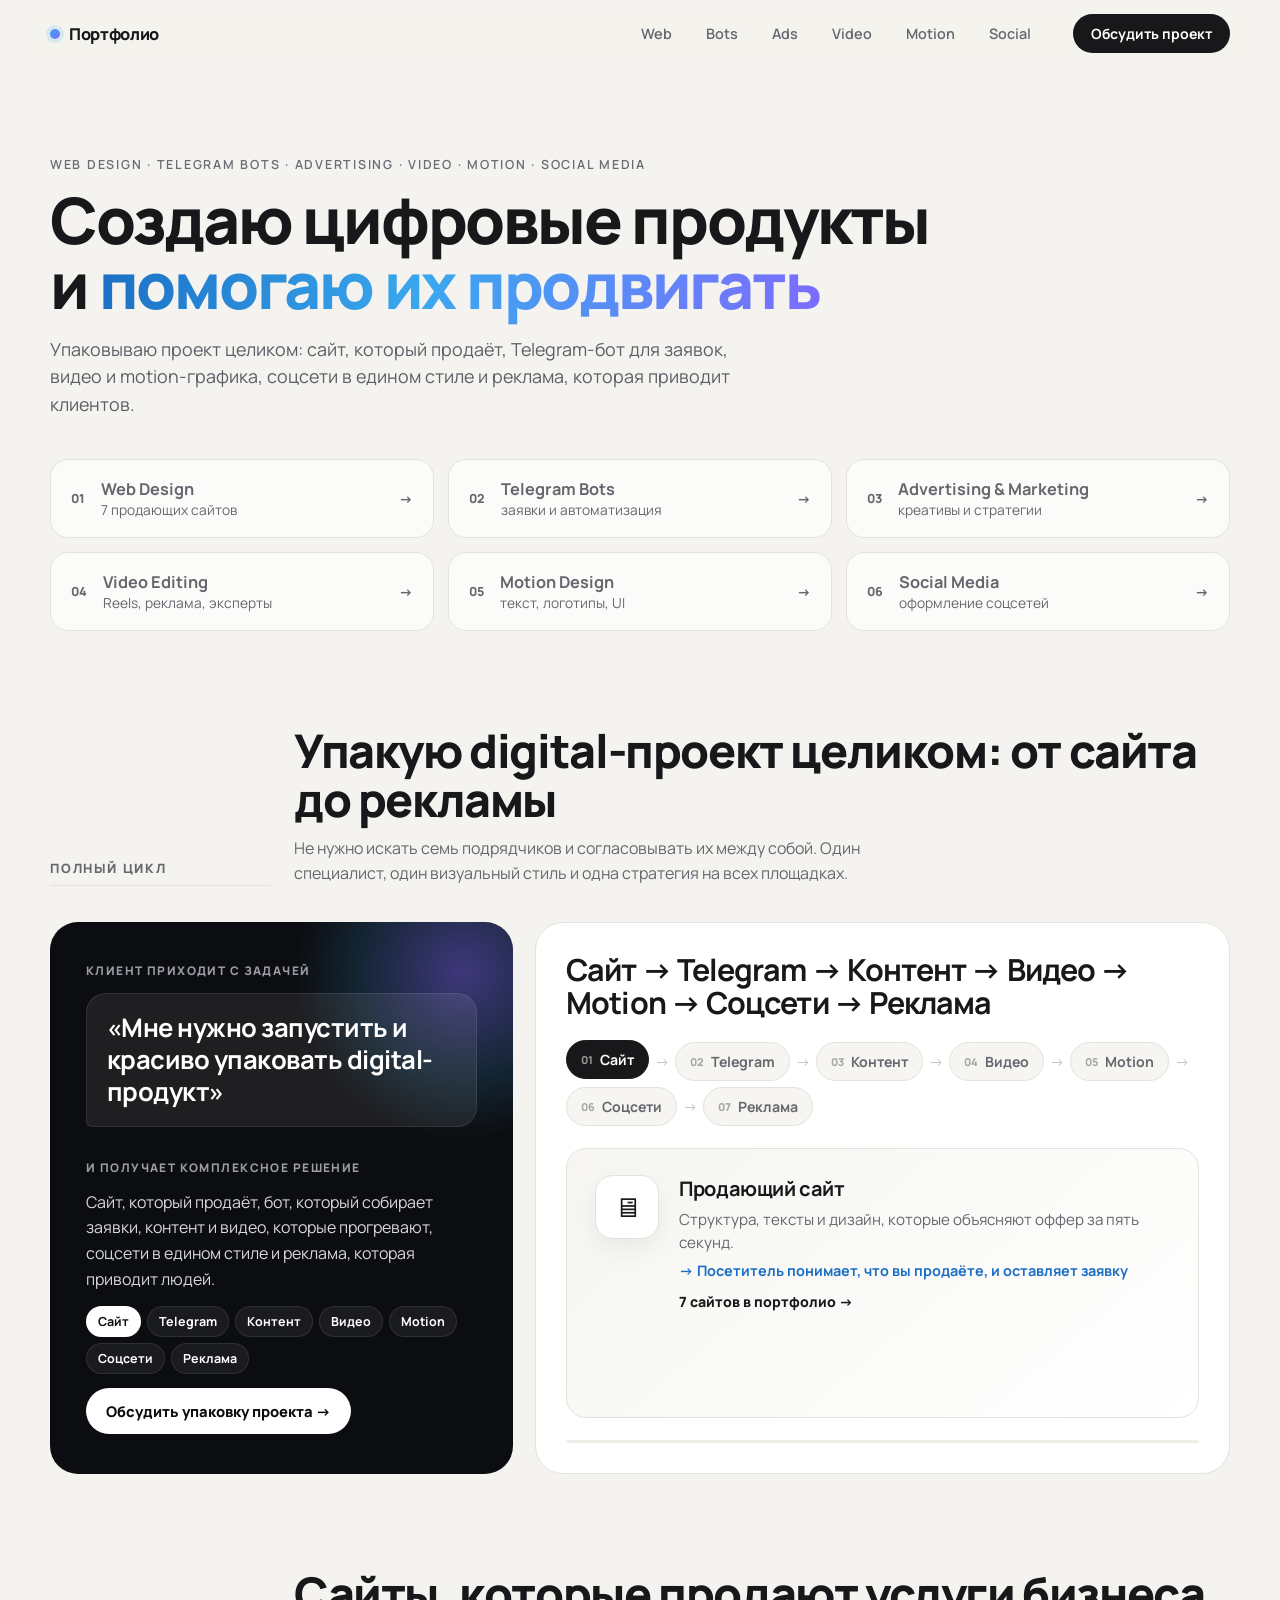
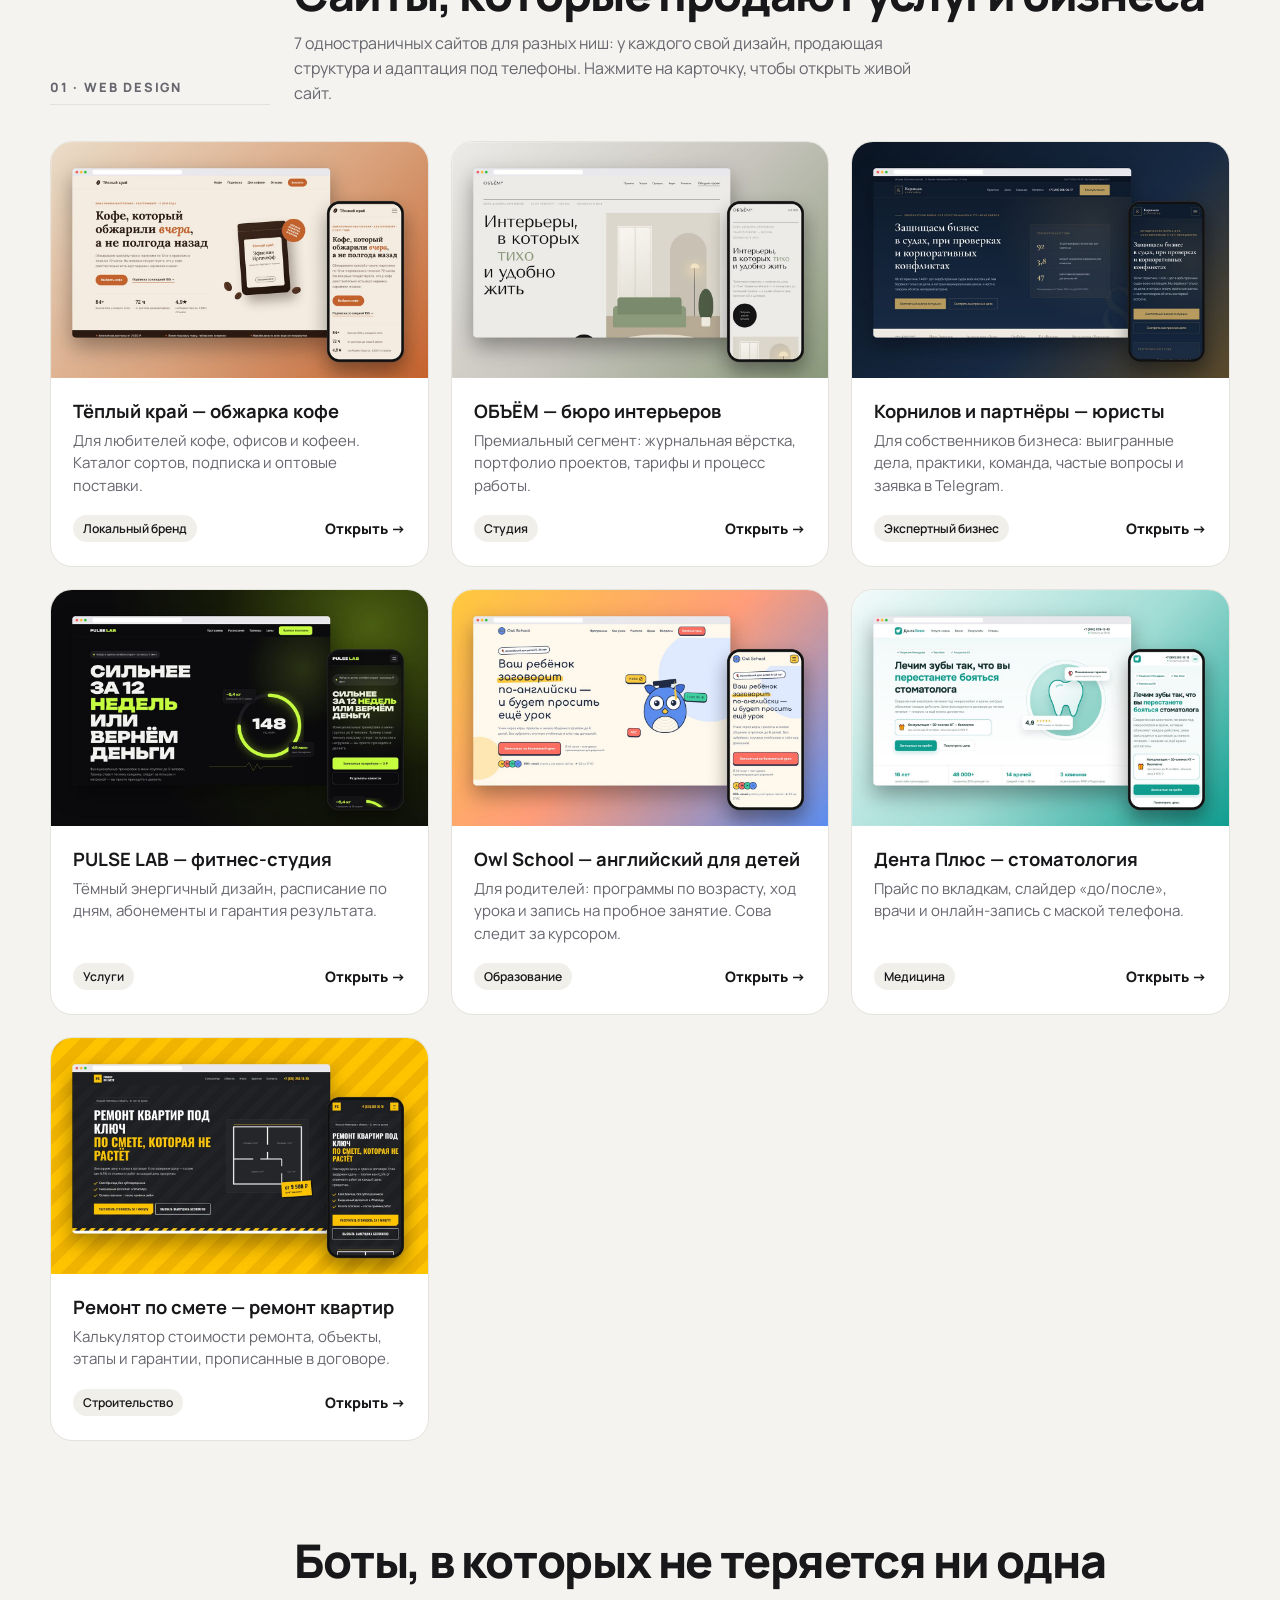
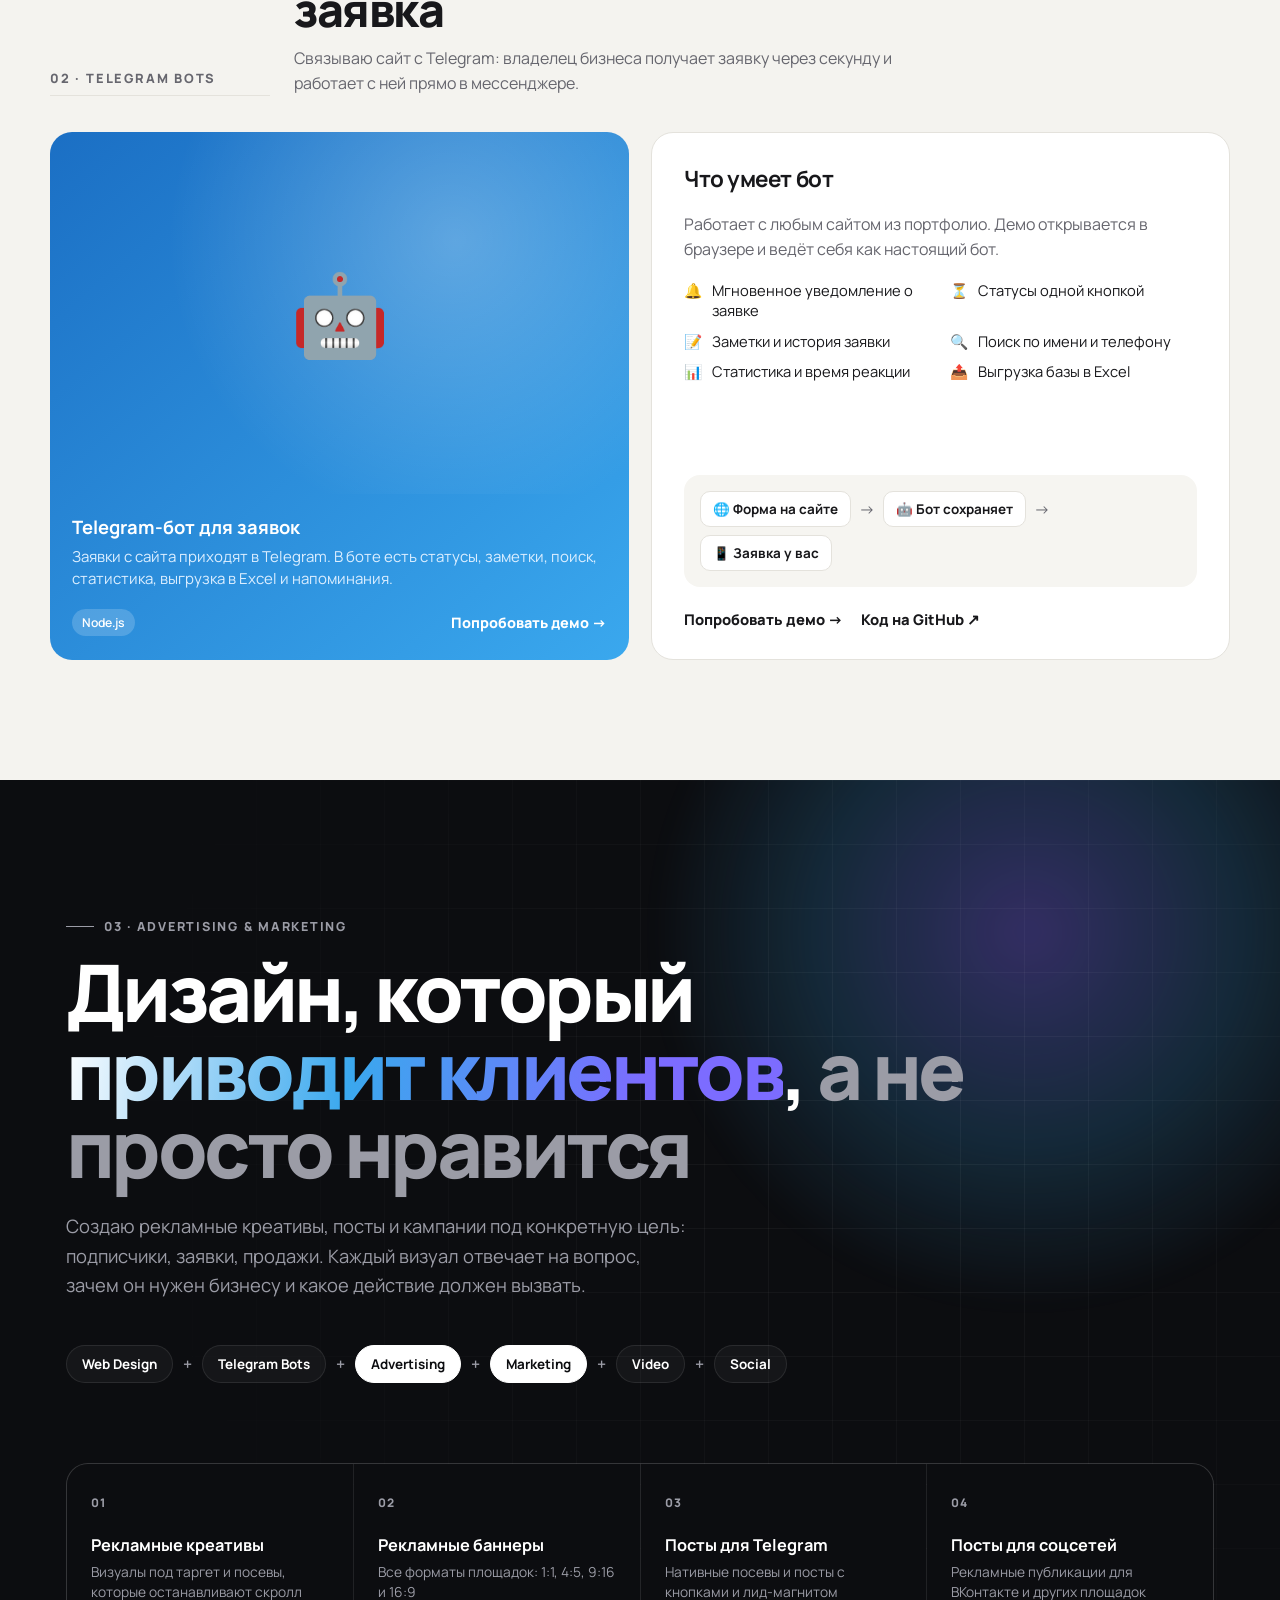
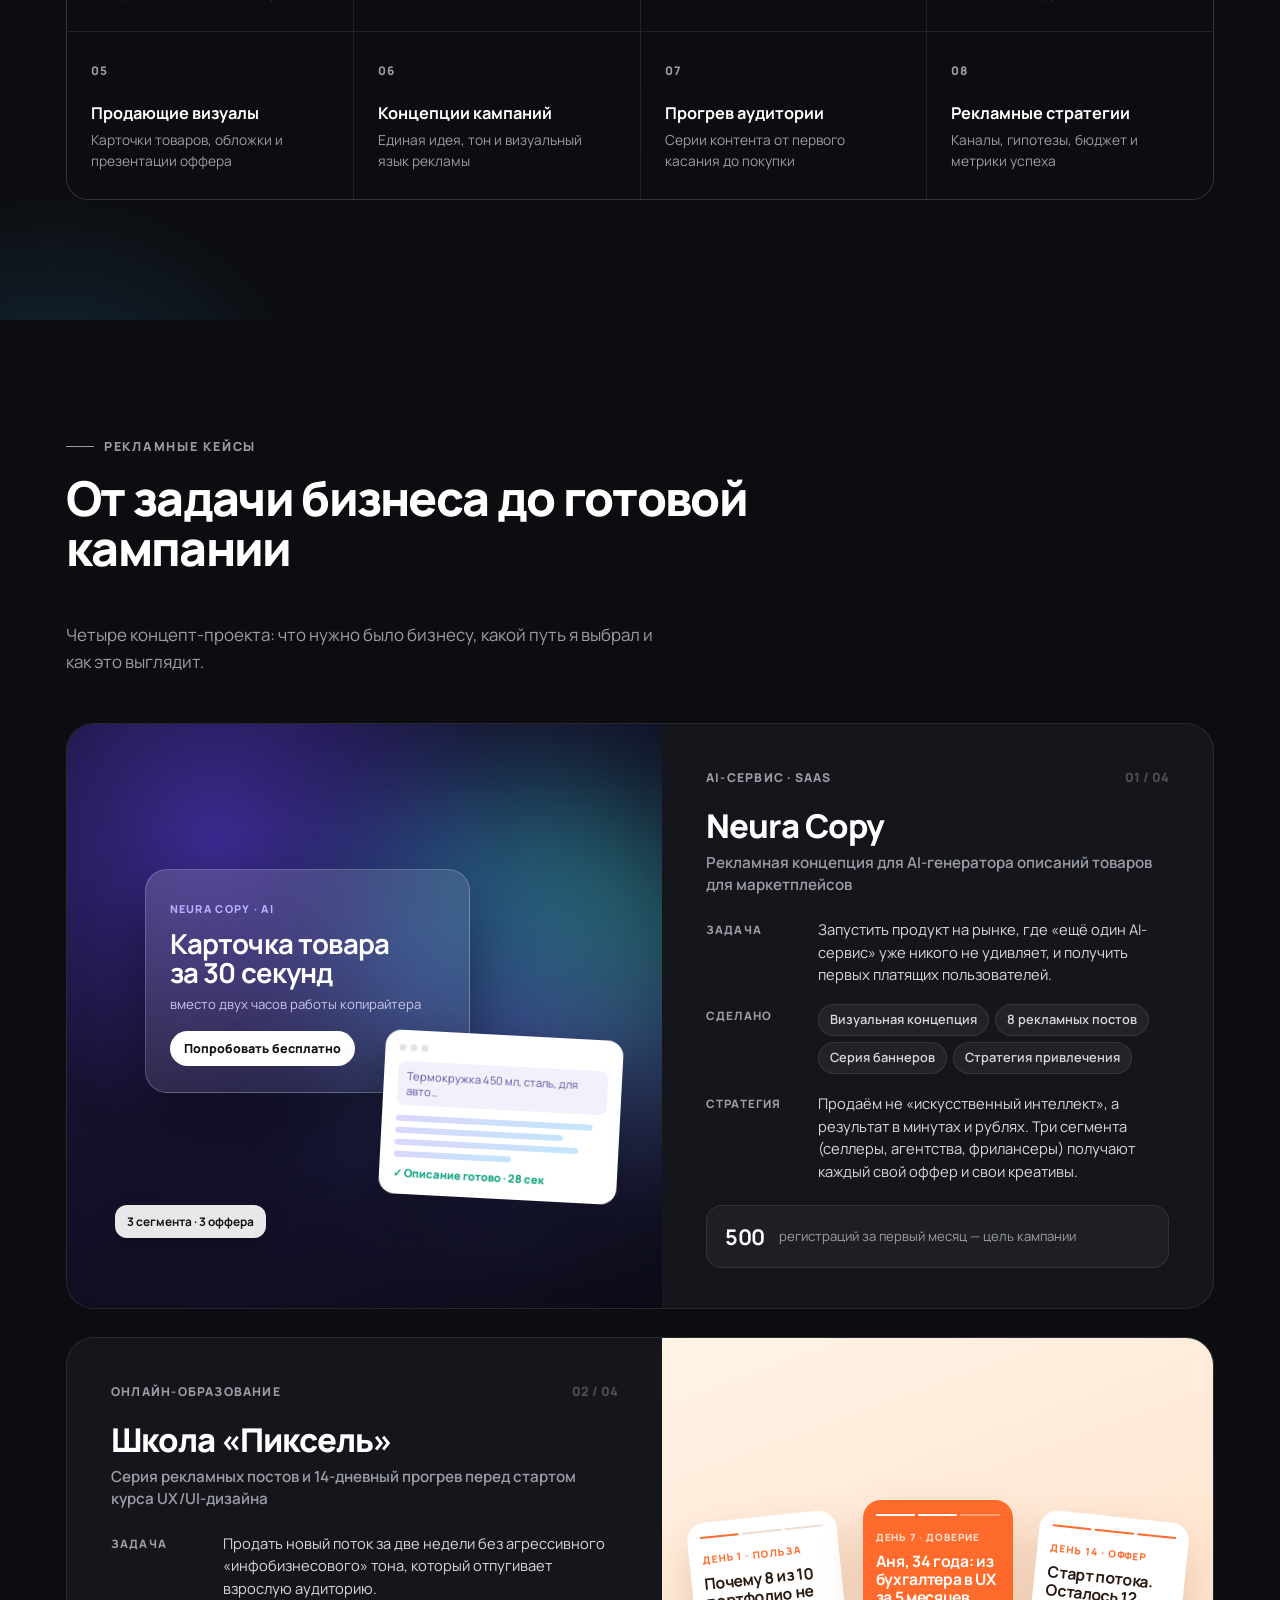
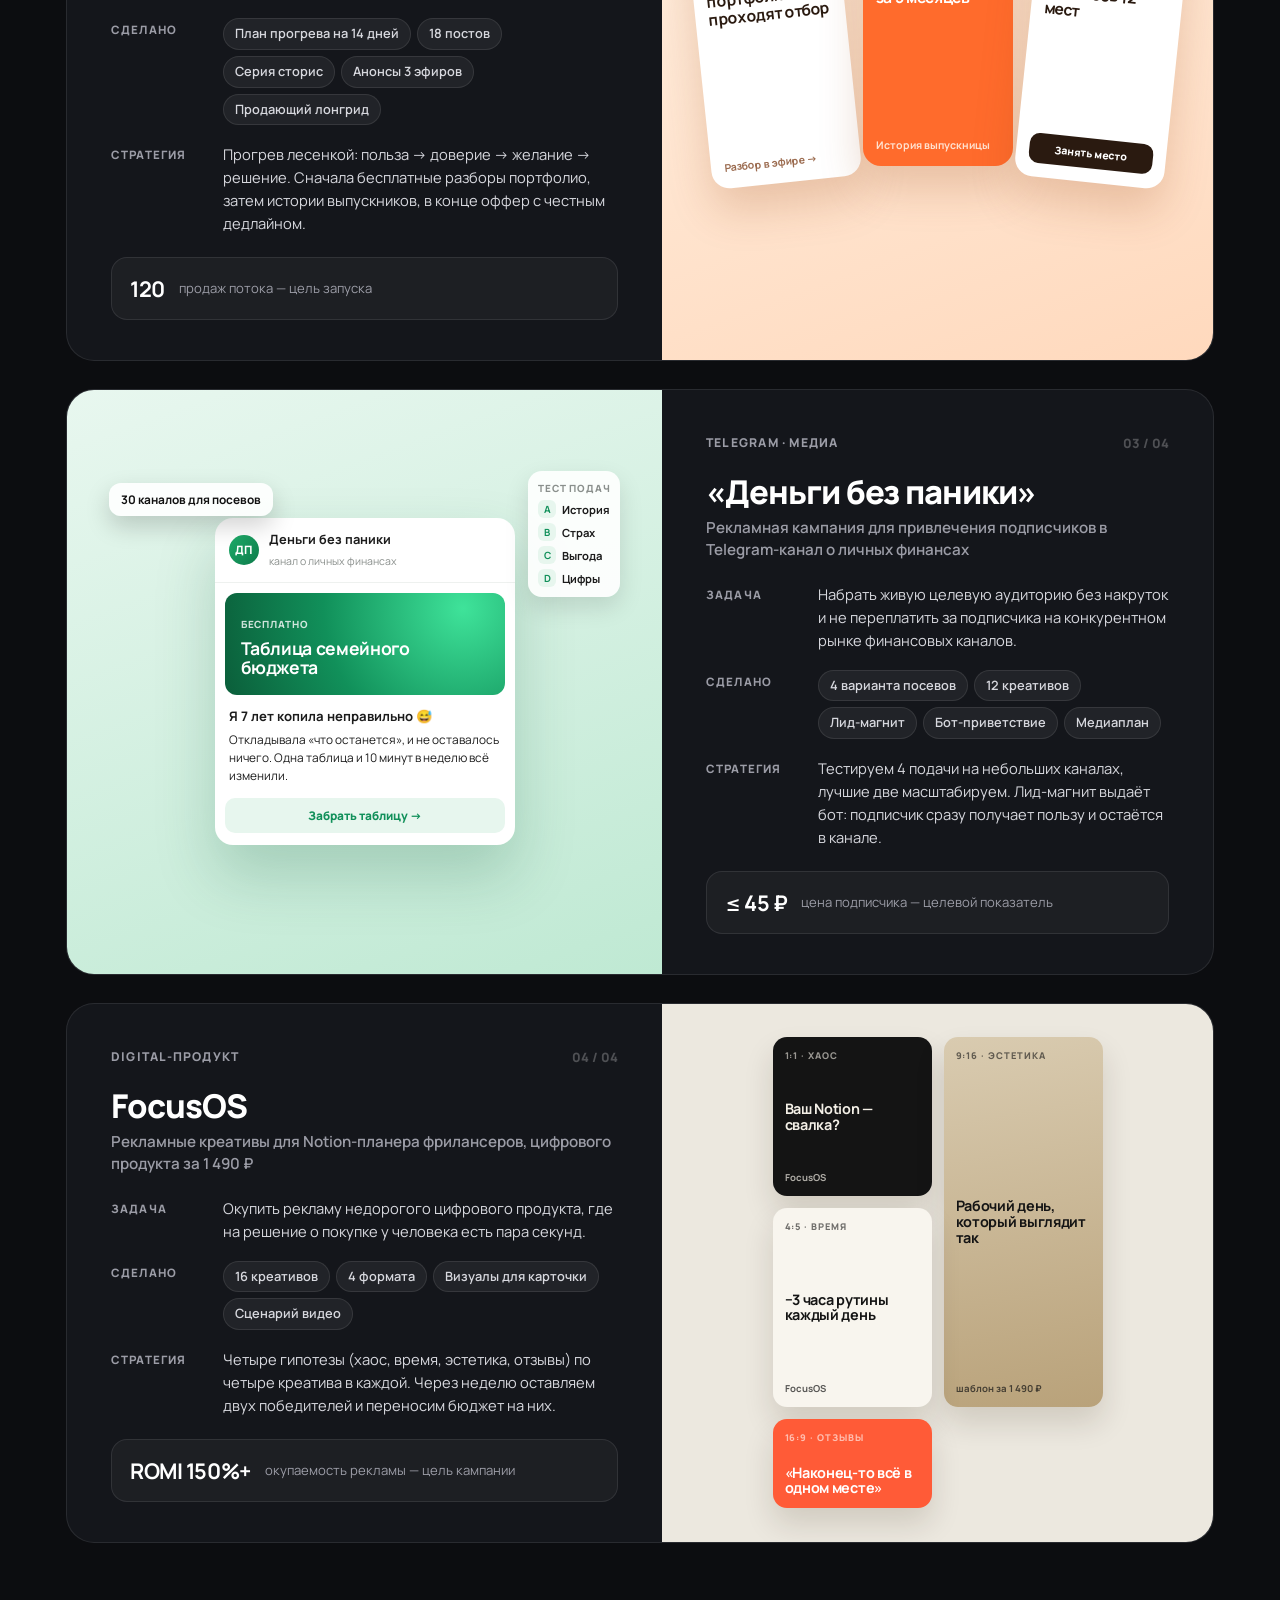
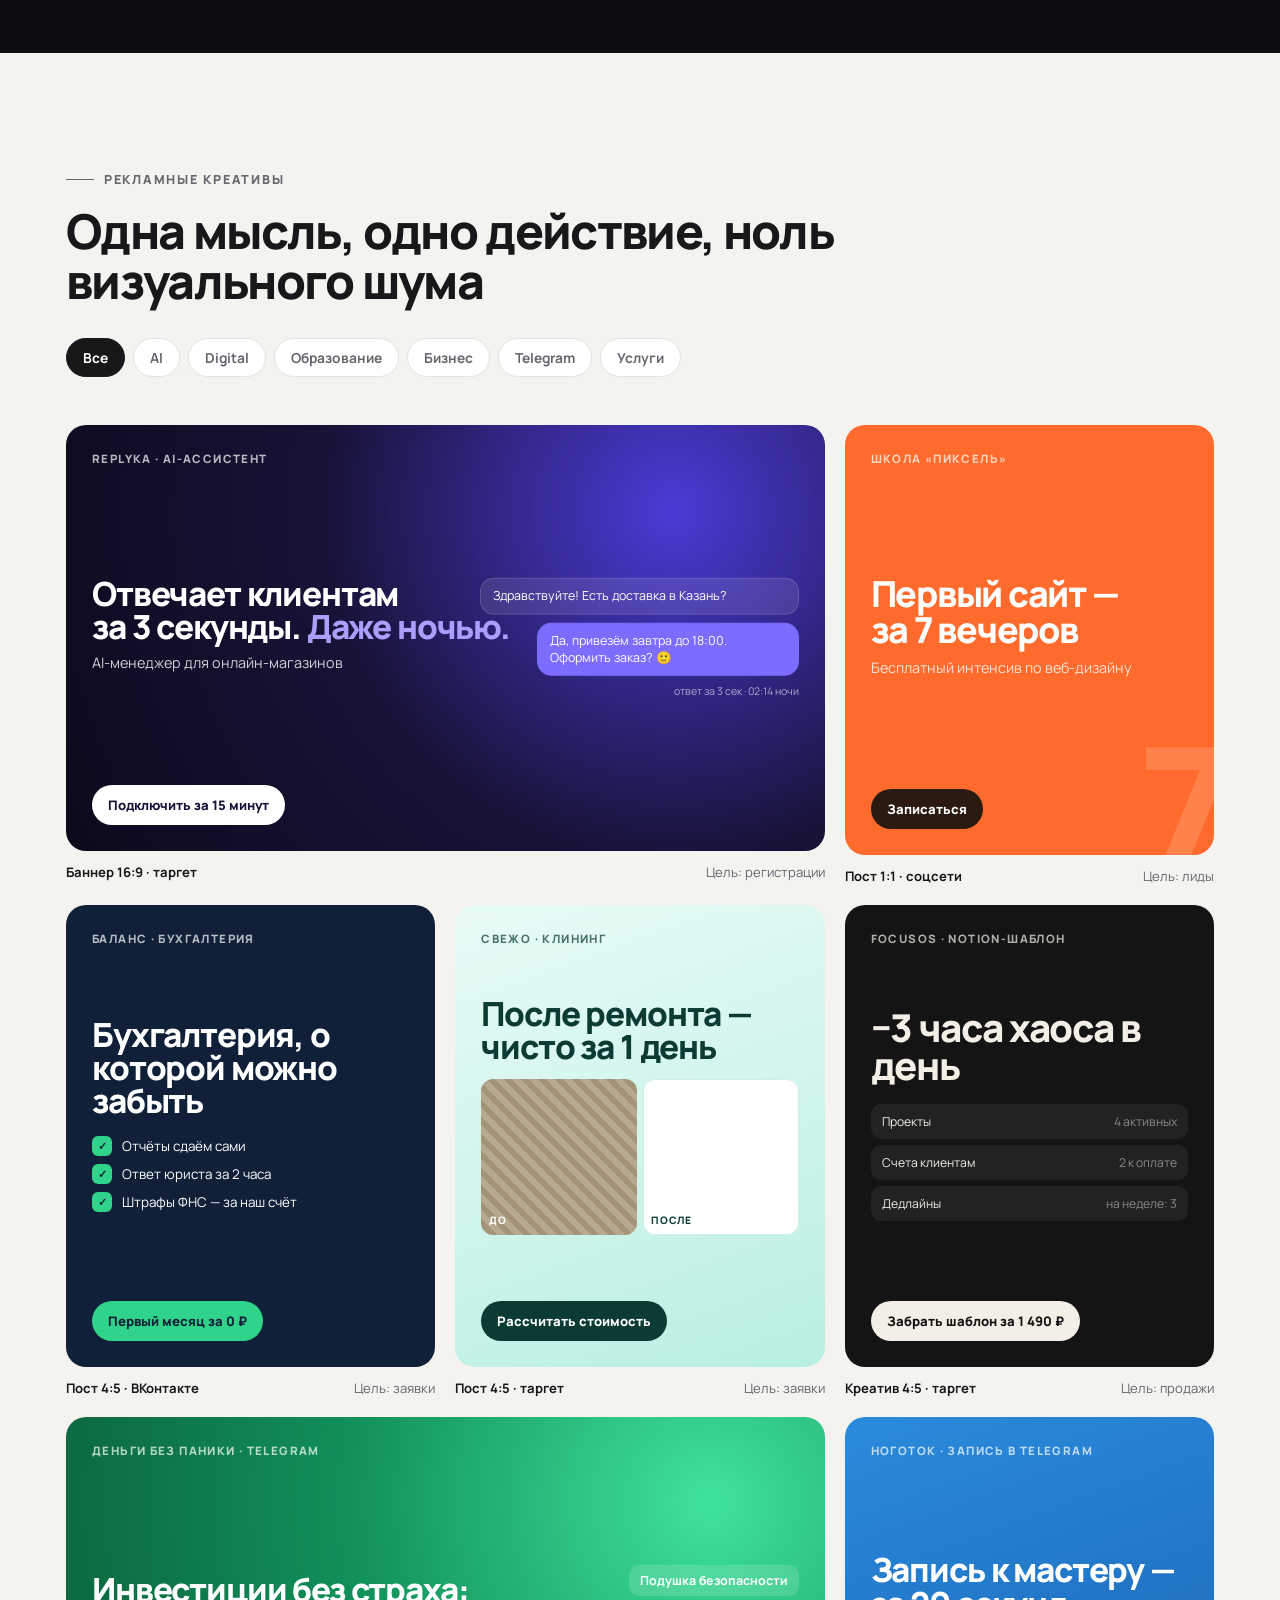
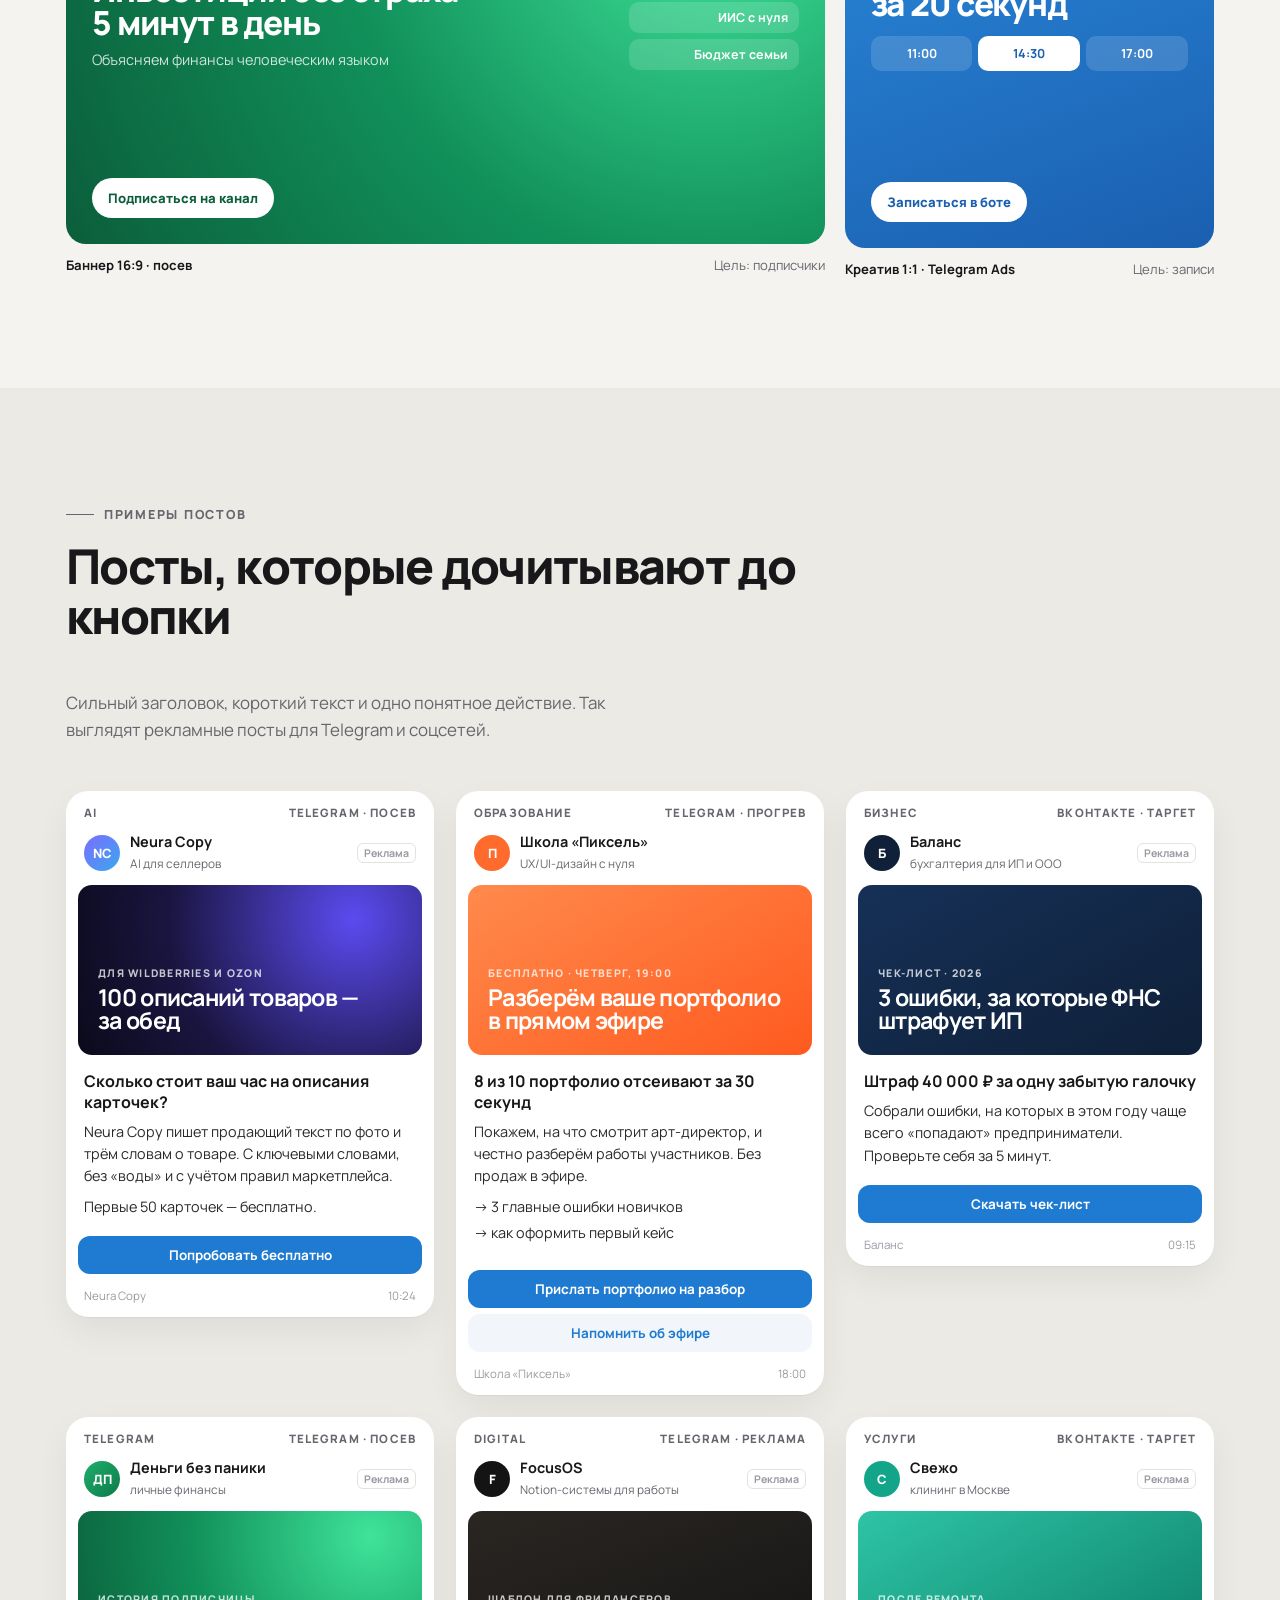
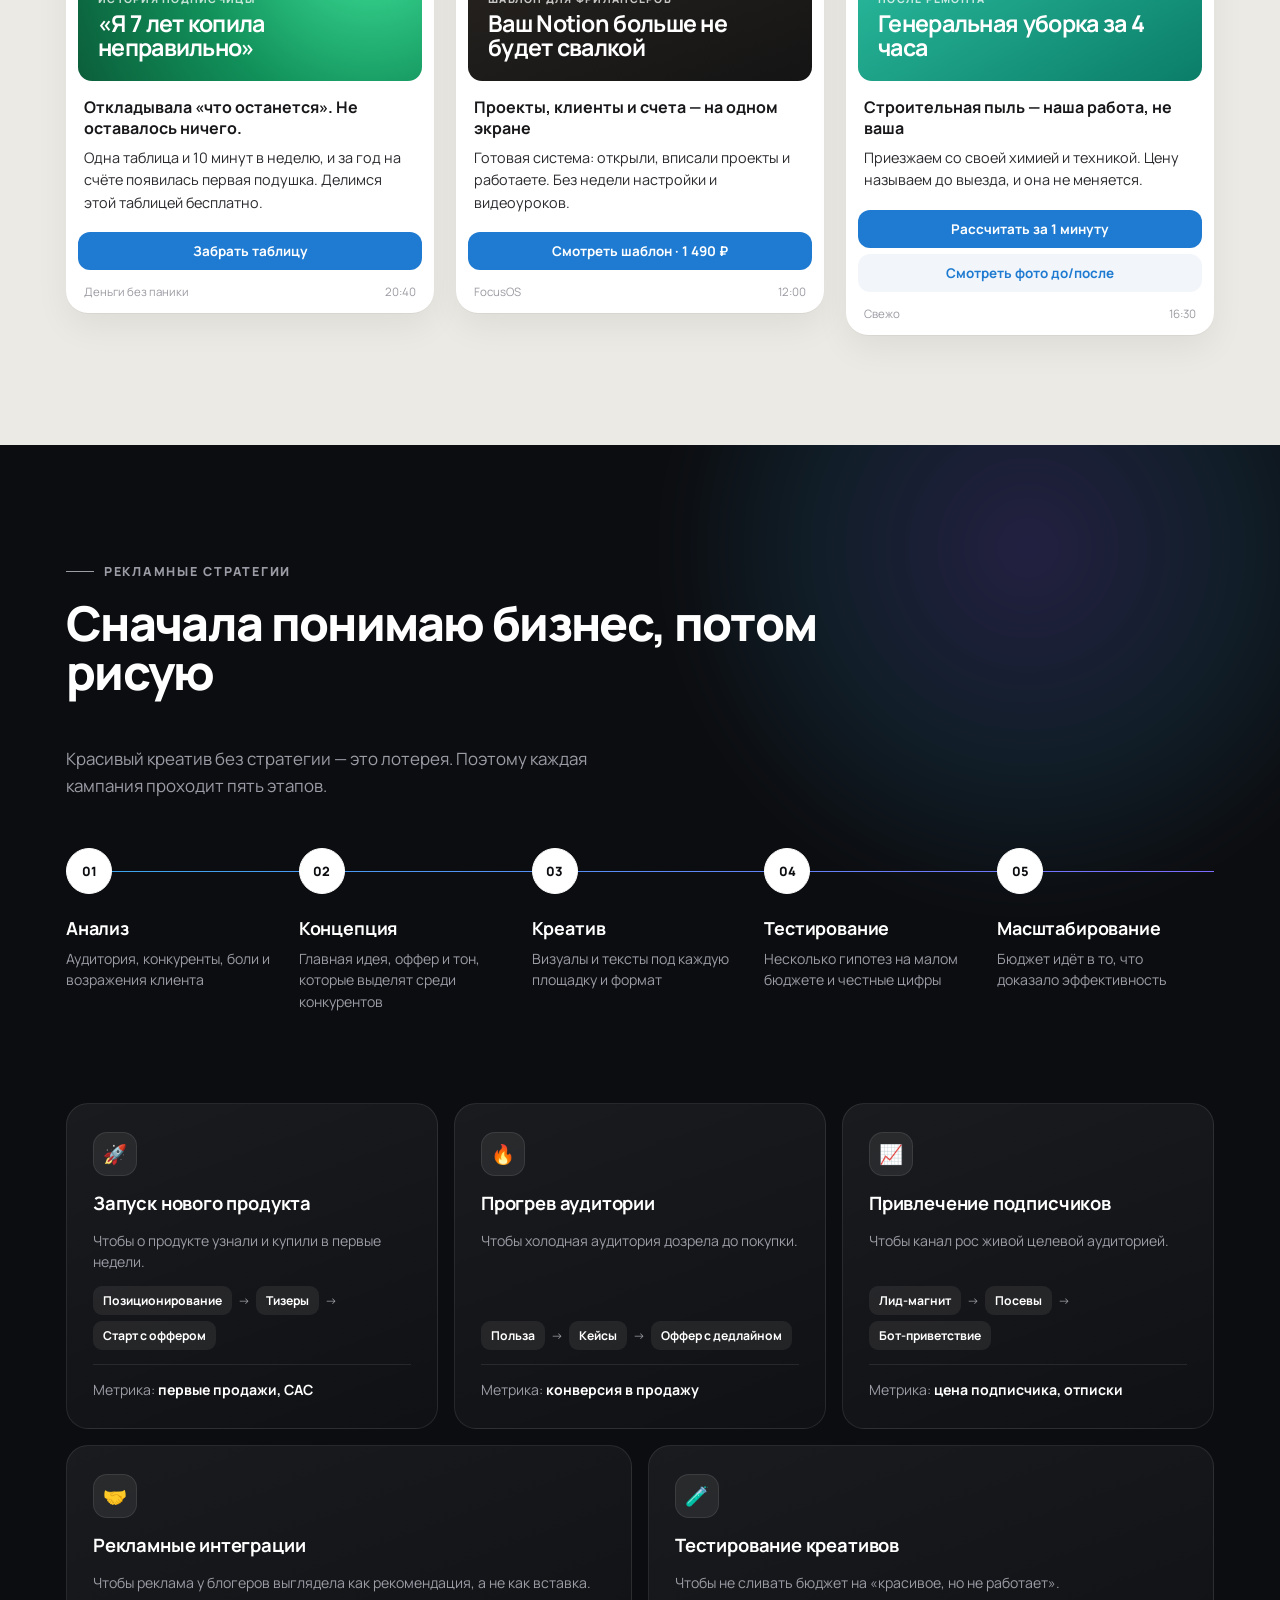
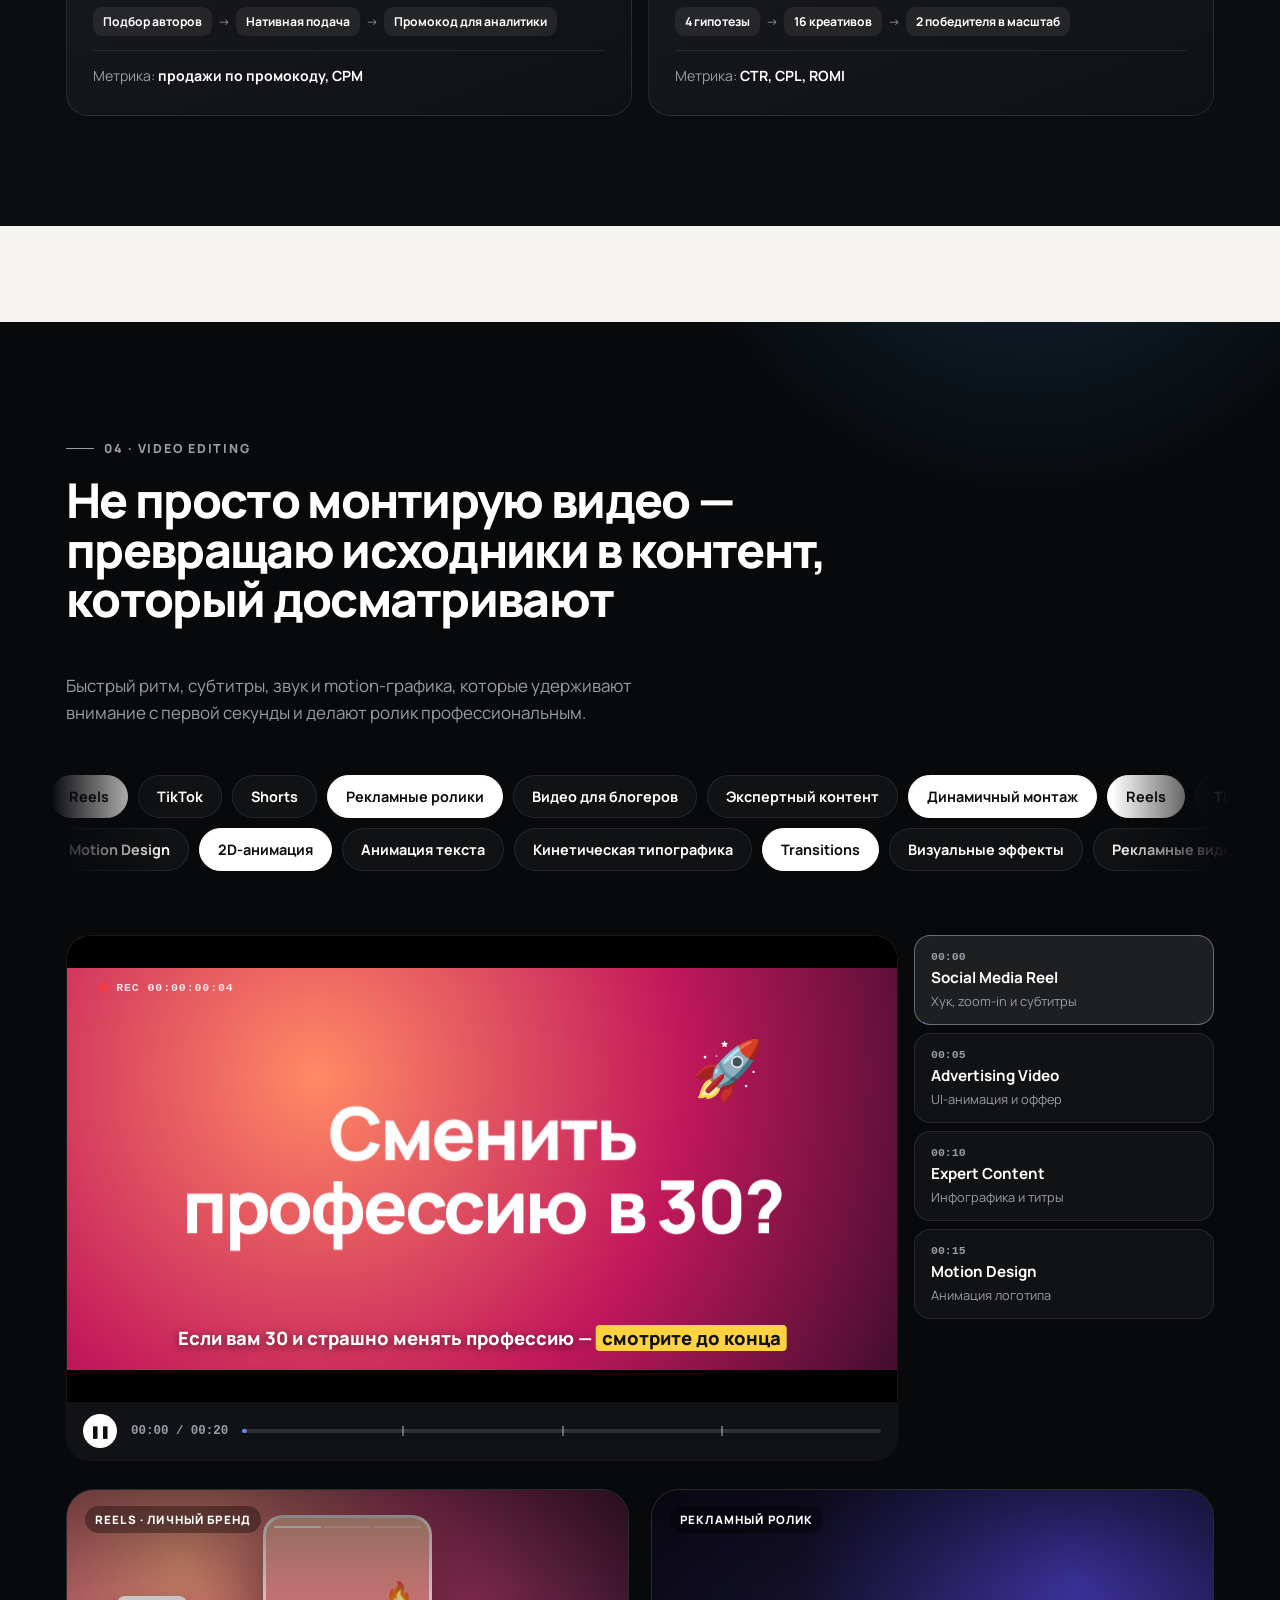
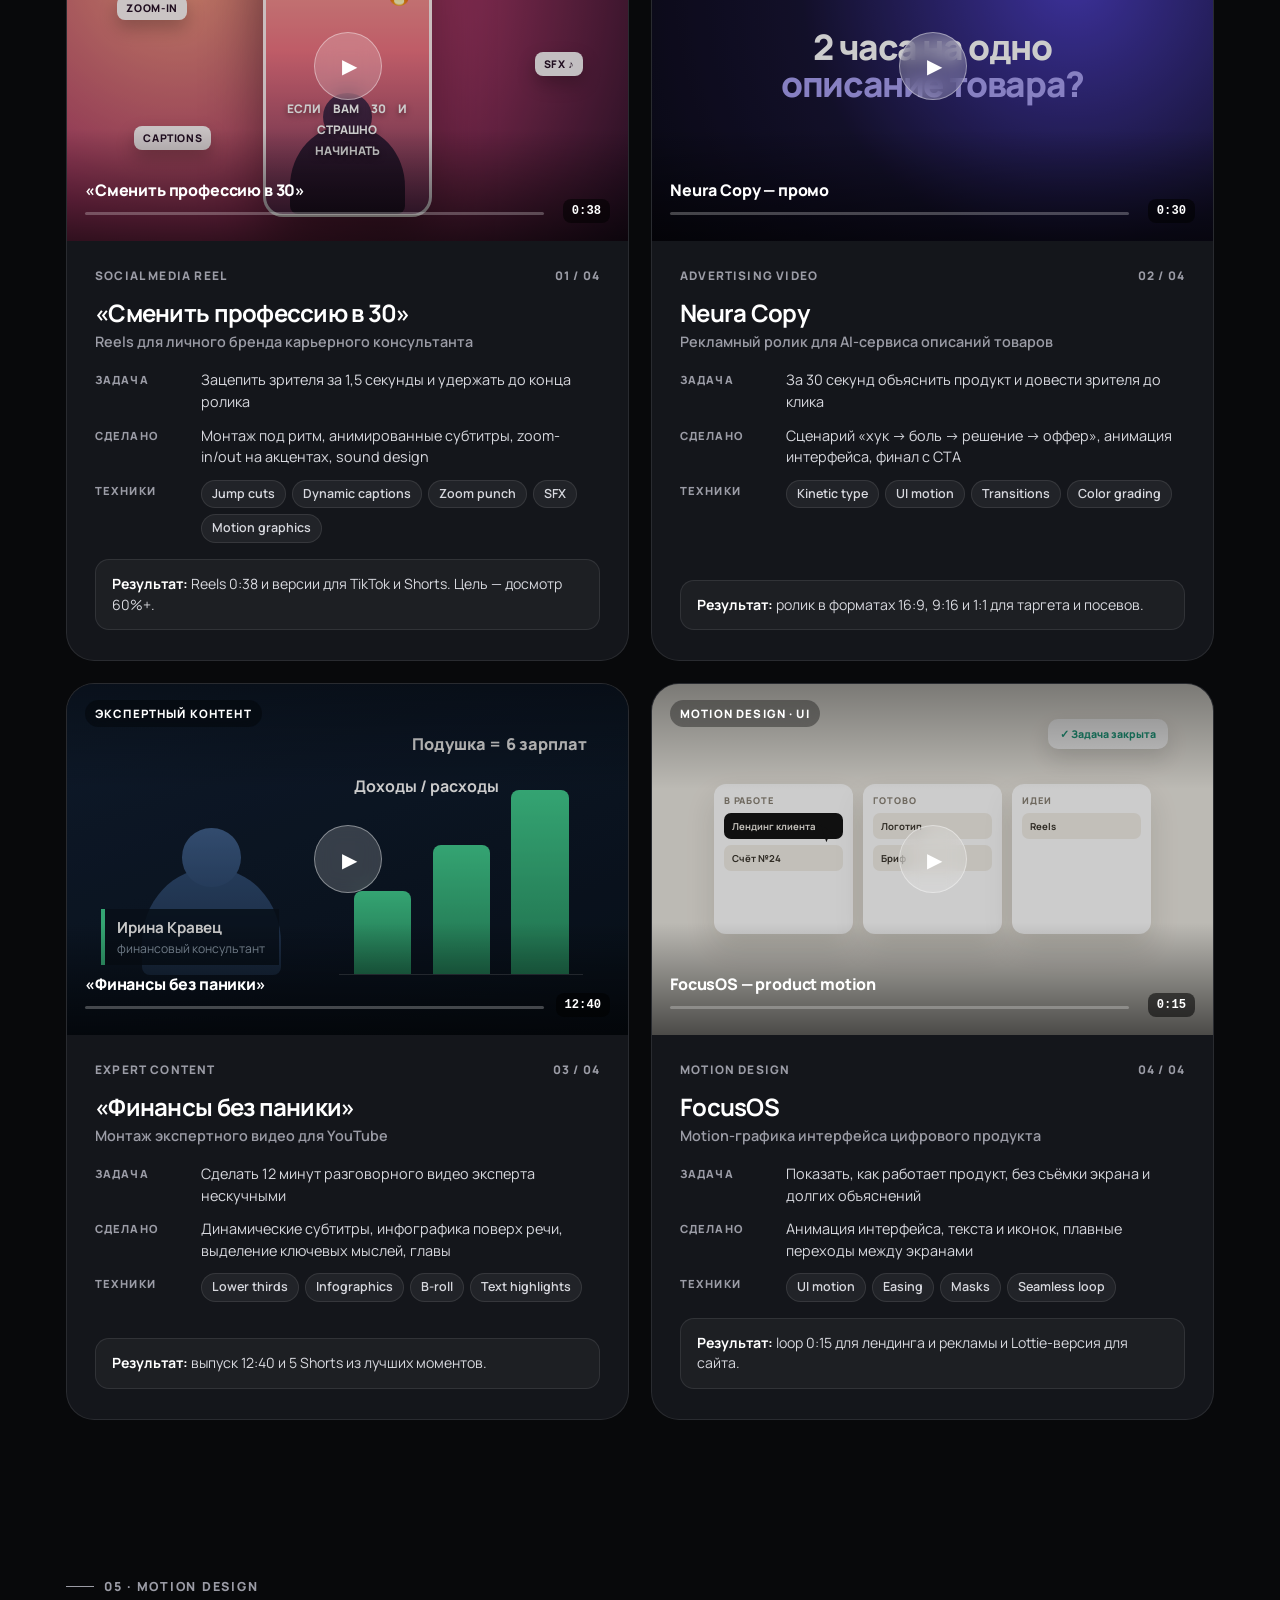
==== commit 58cf042d: "Полный цикл, Video Editing, Motion Design и Social Media Co-Authored-By: Claude Opus 5.5 <noreply@an" ====
--- a/index.html
+++ b/index.html
@@ -3,8 +3,8 @@
 <head>
   <meta charset="UTF-8">
   <meta name="viewport" content="width=device-width, initial-scale=1.0">
-  <title>Портфолио — сайты, Telegram-боты и реклама</title>
-  <meta name="description" content="Создаю цифровые продукты и помогаю их продвигать: продающие сайты, Telegram-боты для заявок, рекламные креативы и стратегии.">
+  <title>Портфолио — сайты, боты, видео, соцсети и реклама</title>
+  <meta name="description" content="Упаковываю digital-проекты под ключ: продающие сайты, Telegram-боты, видеомонтаж, motion-дизайн, оформление соцсетей и реклама.">
   <meta property="og:title" content="Портфолио — сайты, Telegram-боты и реклама">
   <meta property="og:description" content="Web Design · Telegram Bots · Advertising & Marketing. Продающие сайты, боты для заявок и реклама, которая приводит клиентов.">
   <meta property="og:image" content="assets/previews/03-law-firm.jpg">
@@ -36,15 +36,19 @@
     @media (max-width: 420px) { .grid { grid-template-columns: 1fr; } }
   </style>
   <link rel="stylesheet" href="assets/portfolio.css">
+  <link rel="stylesheet" href="assets/media.css">
 </head>
 <body>
   <header class="nav">
     <div class="nav__inner">
       <a href="#top" class="nav__brand"><i></i>Портфолио</a>
       <nav class="nav__links">
-        <a href="#web">Web Design</a>
-        <a href="#bots">Telegram Bots</a>
-        <a href="#marketing">Advertising &amp; Marketing</a>
+        <a href="#web">Web</a>
+        <a href="#bots">Bots</a>
+        <a href="#marketing">Ads</a>
+        <a href="#video">Video</a>
+        <a href="#motion">Motion</a>
+        <a href="#social">Social</a>
       </nav>
       <a href="#contact" class="nav__cta">Обсудить проект</a>
     </div>
@@ -52,13 +56,59 @@
 
   <div class="wrap" id="top">
     <section class="hero">
-      <p class="eyebrow">Web Design · Telegram Bots · Advertising &amp; Marketing</p>
+      <p class="eyebrow">Web Design · Telegram Bots · Advertising · Video · Motion · Social Media</p>
       <h1>Создаю цифровые продукты и&nbsp;<em>помогаю их продвигать</em></h1>
-      <p class="sub">Сайты, которые продают. Telegram-боты, в которых не теряются заявки. Реклама, которая приводит клиентов. Всё работает в одной связке и под конкретную задачу бизнеса.</p>
+      <p class="sub">Упаковываю проект целиком: сайт, который продаёт, Telegram-бот для заявок, видео и motion-графика, соцсети в едином стиле и реклама, которая приводит клиентов.</p>
       <div class="dirs">
         <a class="dir" href="#web"><span class="dir__num">01</span><span><b>Web Design</b><span>7 продающих сайтов</span></span><span class="dir__arrow">→</span></a>
         <a class="dir" href="#bots"><span class="dir__num">02</span><span><b>Telegram Bots</b><span>заявки и автоматизация</span></span><span class="dir__arrow">→</span></a>
         <a class="dir" href="#marketing"><span class="dir__num">03</span><span><b>Advertising &amp; Marketing</b><span>креативы и стратегии</span></span><span class="dir__arrow">→</span></a>
+        <a class="dir" href="#video"><span class="dir__num">04</span><span><b>Video Editing</b><span>Reels, реклама, эксперты</span></span><span class="dir__arrow">→</span></a>
+        <a class="dir" href="#motion"><span class="dir__num">05</span><span><b>Motion Design</b><span>текст, логотипы, UI</span></span><span class="dir__arrow">→</span></a>
+        <a class="dir" href="#social"><span class="dir__num">06</span><span><b>Social Media</b><span>оформление соцсетей</span></span><span class="dir__arrow">→</span></a>
+      </div>
+    </section>
+
+    <!-- Полный цикл -->
+    <section class="sec fc" id="full">
+      <div class="sec-head">
+        <span class="sec-head__num">Полный цикл</span>
+        <div>
+          <h2>Упакую digital-проект целиком: от&nbsp;сайта до&nbsp;рекламы</h2>
+          <p>Не нужно искать семь подрядчиков и согласовывать их между собой. Один специалист, один визуальный стиль и одна стратегия на всех площадках.</p>
+        </div>
+      </div>
+      <div class="fc__grid">
+        <div class="fc__ask rv">
+          <span class="fc__label">Клиент приходит с задачей</span>
+          <p class="fc__quote">«Мне нужно запустить и красиво упаковать digital-продукт»</p>
+          <span class="fc__label">И получает комплексное решение</span>
+          <p class="fc__answer">Сайт, который продаёт, бот, который собирает заявки, контент и видео, которые прогревают, соцсети в едином стиле и реклама, которая приводит людей.</p>
+          <div class="fc__chips" id="fcChips"><span>Сайт</span><span>Telegram</span><span>Контент</span><span>Видео</span><span>Motion</span><span>Соцсети</span><span>Реклама</span></div>
+          <a href="#contact" class="fc__btn">Обсудить упаковку проекта →</a>
+        </div>
+        <div class="fc__flow rv" style="--d:1" id="fcFlow">
+          <h3>Сайт → Telegram → Контент → Видео → Motion → Соцсети → Реклама</h3>
+          <div class="fc__steps">
+            <button class="fc__step on"><span>01</span>Сайт</button><i>→</i>
+            <button class="fc__step"><span>02</span>Telegram</button><i>→</i>
+            <button class="fc__step"><span>03</span>Контент</button><i>→</i>
+            <button class="fc__step"><span>04</span>Видео</button><i>→</i>
+            <button class="fc__step"><span>05</span>Motion</button><i>→</i>
+            <button class="fc__step"><span>06</span>Соцсети</button><i>→</i>
+            <button class="fc__step"><span>07</span>Реклама</button>
+          </div>
+          <div class="fc__panel">
+            <div class="fc__pane on"><span class="fc__icon">🖥</span><b>Продающий сайт</b><p>Структура, тексты и дизайн, которые объясняют оффер за пять секунд.</p><span class="fc__res">→ Посетитель понимает, что вы продаёте, и оставляет заявку</span><a href="#web">7 сайтов в портфолио →</a></div>
+            <div class="fc__pane"><span class="fc__icon">🤖</span><b>Telegram-бот</b><p>Заявки с сайта сразу в Telegram: статусы, заметки, поиск и статистика.</p><span class="fc__res">→ Ни одна заявка не теряется</span><a href="#bots">Демо бота →</a></div>
+            <div class="fc__pane"><span class="fc__icon">✍️</span><b>Контент и прогрев</b><p>Контент-план, посты, тексты и серии прогрева под запуск продукта.</p><span class="fc__res">→ Аудитория доверяет вам ещё до покупки</span><a href="#posts">Примеры постов →</a></div>
+            <div class="fc__pane"><span class="fc__icon">🎬</span><b>Видеомонтаж</b><p>Reels, Shorts, рекламные и экспертные ролики с динамичным монтажом и субтитрами.</p><span class="fc__res">→ Продукт объясняет себя за 30 секунд</span><a href="#video">Видеокейсы →</a></div>
+            <div class="fc__pane"><span class="fc__icon">✨</span><b>Motion Design</b><p>Анимация логотипа, текста, интерфейсов и рекламных креативов.</p><span class="fc__res">→ Бренд выглядит живым и дорогим</span><a href="#motion">Motion-работы →</a></div>
+            <div class="fc__pane"><span class="fc__icon">📱</span><b>Оформление соцсетей</b><p>Аватар, обложки, шаблоны постов, stories и highlights для всех площадок.</p><span class="fc__res">→ Вашу страницу узнают в ленте с первого взгляда</span><a href="#social">Кейсы оформления →</a></div>
+            <div class="fc__pane"><span class="fc__icon">📣</span><b>Реклама и стратегия</b><p>Креативы, рекламные посты, тестирование гипотез и масштабирование.</p><span class="fc__res">→ Внимание превращается в клиентов</span><a href="#marketing">Рекламные кейсы →</a></div>
+          </div>
+          <div class="fc__progress"><i></i></div>
+        </div>
       </div>
     </section>
 
@@ -127,7 +177,7 @@
         <h2 class="rv" style="--d:1">Дизайн, который <em>приводит клиентов</em>, <span>а не просто нравится</span></h2>
         <p class="mk-lead rv" style="--d:2">Создаю рекламные креативы, посты и кампании под конкретную цель: подписчики, заявки, продажи. Каждый визуал отвечает на вопрос, зачем он нужен бизнесу и какое действие должен вызвать.</p>
         <div class="mk-stack rv" style="--d:3">
-          <span>Web Design</span><b>+</b><span>Telegram Bots</span><b>+</b><span class="on">Advertising</span><b>+</b><span class="on">Marketing</span>
+          <span>Web Design</span><b>+</b><span>Telegram Bots</span><b>+</b><span class="on">Advertising</span><b>+</b><span class="on">Marketing</span><b>+</b><span>Video</span><b>+</b><span>Social</span>
         </div>
 
         <div class="mk-services">
@@ -459,27 +509,415 @@
       </div>
     </section>
 
-    <!-- 6. CTA -->
+  </div>
+
+  <!-- 04 · Video Editing и 05 · Motion Design -->
+  <div class="mk" id="production">
+    <section class="mk-dark mk-cine mk-block" id="video">
+      <div class="mk-hero__glow" style="opacity:.5"></div>
+      <div class="mk-wrap" style="position:relative">
+        <div class="mk-head">
+          <div>
+            <p class="mk-eyebrow rv">04 · Video Editing</p>
+            <h2 class="mk-h2 rv" style="--d:1">Не просто монтирую&nbsp;видео — превращаю исходники в&nbsp;контент, который досматривают</h2>
+          </div>
+          <p class="mk-lead rv" style="--d:2">Быстрый ритм, субтитры, звук и motion-графика, которые удерживают внимание с первой секунды и делают ролик профессиональным.</p>
+        </div>
+
+        <div class="marquee" aria-hidden="true">
+          <div class="marquee__row">
+            <span class="hl">Reels</span><span>TikTok</span><span>Shorts</span><span class="hl">Рекламные ролики</span><span>Видео для блогеров</span><span>Экспертный контент</span><span class="hl">Динамичный монтаж</span>
+            <span class="hl">Reels</span><span>TikTok</span><span>Shorts</span><span class="hl">Рекламные ролики</span><span>Видео для блогеров</span><span>Экспертный контент</span><span class="hl">Динамичный монтаж</span>
+          </div>
+          <div class="marquee__row marquee__row--rev">
+            <span>Motion Design</span><span class="hl">2D-анимация</span><span>Анимация текста</span><span>Кинетическая типографика</span><span class="hl">Transitions</span><span>Визуальные эффекты</span><span>Рекламные видео</span>
+            <span>Motion Design</span><span class="hl">2D-анимация</span><span>Анимация текста</span><span>Кинетическая типографика</span><span class="hl">Transitions</span><span>Визуальные эффекты</span><span>Рекламные видео</span>
+          </div>
+        </div>
+
+        <!-- Шоурил -->
+        <div class="rp rv" id="showreel" data-live>
+          <div class="rp__main">
+            <div class="rp__screen" title="Пауза / воспроизведение">
+              <div class="rp__scene sc-a on">
+                <div class="sc-a__zoom"><p class="kw"><span style="--i:0">Сменить</span><span style="--i:1">профессию</span><span style="--i:2">в&nbsp;30?</span></p></div>
+                <span class="sc-a__emoji">🚀</span>
+              </div>
+              <div class="rp__scene sc-b">
+                <div class="sc-b__wrap">
+                  <p class="sc-b__title"><small>Neura Copy · AI</small>Карточка товара за&nbsp;30&nbsp;секунд</p>
+                  <div class="ui-card"><div class="ui-card__p">Термокружка 450 мл, сталь…</div><div class="ui-card__l" style="--w:94%;--i:0"></div><div class="ui-card__l" style="--w:78%;--i:1"></div><div class="ui-card__l" style="--w:88%;--i:2"></div><div class="ui-card__l" style="--w:60%;--i:3"></div><div class="ui-card__ok">✓ Готово · 28 сек</div></div>
+                </div>
+              </div>
+              <div class="rp__scene sc-c">
+                <div class="sc-c__wrap">
+                  <div class="speaker"><div class="speaker__body"><div class="speaker__head"></div></div></div>
+                  <div class="chart"><b>Подушка безопасности</b><i style="--h:35%;--i:0"></i><i style="--h:62%;--i:1"></i><i style="--h:100%;--i:2"></i></div>
+                </div>
+                <div class="lower3"><b>Ирина Кравец</b><span>финансовый консультант</span></div>
+              </div>
+              <div class="rp__scene sc-d">
+                <div class="logo-rev"><div class="logo-rev__mark"></div><b>Showreel 2026</b><span>Video · Motion · Social</span></div>
+              </div>
+              <div class="rp__lb rp__lb--t"></div><div class="rp__lb rp__lb--b"></div>
+              <span class="rp__rec" id="rpRec">REC 00:00:00:00</span>
+              <p class="rp__sub" id="rpSub"></p>
+              <span class="rp__big-play">▶</span>
+            </div>
+            <div class="rp__bar">
+              <button class="rp__toggle" id="rpToggle" aria-label="Пауза">❚❚</button>
+              <span class="rp__time" id="rpTime">00:00 / 00:20</span>
+              <div class="rp__track" id="rpTrack"><i class="rp__fill" id="rpFill"></i><span style="left:25%"></span><span style="left:50%"></span><span style="left:75%"></span></div>
+            </div>
+          </div>
+          <div class="rp__chapters" id="rpChapters">
+            <button class="on"><small>00:00</small><b>Social Media Reel</b><span>Хук, zoom-in и субтитры</span><i></i></button>
+            <button><small>00:05</small><b>Advertising Video</b><span>UI-анимация и оффер</span><i></i></button>
+            <button><small>00:10</small><b>Expert Content</b><span>Инфографика и титры</span><i></i></button>
+            <button><small>00:15</small><b>Motion Design</b><span>Анимация логотипа</span><i></i></button>
+          </div>
+        </div>
+
+        <!-- Видеокейсы -->
+        <div class="vcases">
+          <article class="vcase rv">
+            <div class="vprev" tabindex="0" style="--len:6s">
+              <div class="vprev__stage vp-reel">
+                <div class="phone9">
+                  <div class="phone9__bars"><i></i><i></i><i></i></div>
+                  <div class="phone9__zoom"><div class="speaker"><div class="speaker__body"><div class="speaker__head"></div></div></div></div>
+                  <span class="phone9__emoji">🔥</span>
+                  <p class="cap"><span style="--i:0">Если</span><span style="--i:1">вам</span><span style="--i:2">30</span><span style="--i:3">и</span><span style="--i:4">страшно</span><span style="--i:5">начинать</span></p>
+                </div>
+                <span class="fx fx--1">ZOOM-IN</span><span class="fx fx--2">SFX ♪</span><span class="fx fx--3">CAPTIONS</span>
+              </div>
+              <div class="vprev__ui"><span class="vprev__cat">Reels · личный бренд</span><span class="vprev__play">▶</span><span class="vprev__title">«Сменить профессию в 30»</span><div class="vprev__track"><i></i></div><span class="vprev__dur">0:38</span></div>
+            </div>
+            <div class="vcase__body">
+              <div class="vcase__top"><span>Social Media Reel</span><span>01 / 04</span></div>
+              <h3>«Сменить профессию в 30»<small>Reels для личного бренда карьерного консультанта</small></h3>
+              <dl class="vcase__rows">
+                <div><dt>Задача</dt><dd>Зацепить зрителя за 1,5 секунды и удержать до конца ролика</dd></div>
+                <div><dt>Сделано</dt><dd>Монтаж под ритм, анимированные субтитры, zoom-in/out на акцентах, sound design</dd></div>
+                <div><dt>Техники</dt><dd class="vcase__tags"><i>Jump cuts</i><i>Dynamic captions</i><i>Zoom punch</i><i>SFX</i><i>Motion graphics</i></dd></div>
+              </dl>
+              <p class="vcase__res"><b>Результат:</b> Reels 0:38 и версии для TikTok и Shorts. Цель — досмотр 60%+.</p>
+            </div>
+          </article>
+
+          <article class="vcase rv" style="--d:1">
+            <div class="vprev" tabindex="0" style="--len:6s">
+              <div class="vprev__stage vp-ad">
+                <div class="vp-ad__s"><p class="vp-ad__hook">2 часа на&nbsp;одно<br><span>описание товара?</span></p></div>
+                <div class="vp-ad__s"><div class="ui-card"><div class="ui-card__p">Термокружка 450 мл, сталь…</div><div class="ui-card__l" style="--w:94%"></div><div class="ui-card__l" style="--w:78%"></div><div class="ui-card__l" style="--w:88%"></div><div class="ui-card__ok">✓ Готово · 28 сек</div></div></div>
+                <div class="vp-ad__s"><div class="vp-ad__cta"><b>Первые 50 карточек — бесплатно</b><span>Попробовать Neura Copy</span></div></div>
+              </div>
+              <div class="vprev__ui"><span class="vprev__cat">Рекламный ролик</span><span class="vprev__play">▶</span><span class="vprev__title">Neura Copy — промо</span><div class="vprev__track"><i></i></div><span class="vprev__dur">0:30</span></div>
+            </div>
+            <div class="vcase__body">
+              <div class="vcase__top"><span>Advertising Video</span><span>02 / 04</span></div>
+              <h3>Neura Copy<small>Рекламный ролик для AI-сервиса описаний товаров</small></h3>
+              <dl class="vcase__rows">
+                <div><dt>Задача</dt><dd>За 30 секунд объяснить продукт и довести зрителя до клика</dd></div>
+                <div><dt>Сделано</dt><dd>Сценарий «хук → боль → решение → оффер», анимация интерфейса, финал с CTA</dd></div>
+                <div><dt>Техники</dt><dd class="vcase__tags"><i>Kinetic type</i><i>UI motion</i><i>Transitions</i><i>Color grading</i></dd></div>
+              </dl>
+              <p class="vcase__res"><b>Результат:</b> ролик в форматах 16:9, 9:16 и 1:1 для таргета и посевов.</p>
+            </div>
+          </article>
+
+          <article class="vcase rv">
+            <div class="vprev" tabindex="0" style="--len:6s">
+              <div class="vprev__stage vp-exp">
+                <div class="sc-c__wrap">
+                  <div class="speaker"><div class="speaker__body"><div class="speaker__head"></div></div></div>
+                  <div class="chart"><b>Доходы / расходы</b><i style="--h:45%;--i:0"></i><i style="--h:70%;--i:1"></i><i style="--h:100%;--i:2"></i></div>
+                </div>
+                <p class="hlt">Подушка = <span>6 зарплат</span></p>
+                <div class="lower3"><b>Ирина Кравец</b><span>финансовый консультант</span></div>
+              </div>
+              <div class="vprev__ui"><span class="vprev__cat">Экспертный контент</span><span class="vprev__play">▶</span><span class="vprev__title">«Финансы без паники»</span><div class="vprev__track"><i></i></div><span class="vprev__dur">12:40</span></div>
+            </div>
+            <div class="vcase__body">
+              <div class="vcase__top"><span>Expert Content</span><span>03 / 04</span></div>
+              <h3>«Финансы без паники»<small>Монтаж экспертного видео для YouTube</small></h3>
+              <dl class="vcase__rows">
+                <div><dt>Задача</dt><dd>Сделать 12 минут разговорного видео эксперта нескучными</dd></div>
+                <div><dt>Сделано</dt><dd>Динамические субтитры, инфографика поверх речи, выделение ключевых мыслей, главы</dd></div>
+                <div><dt>Техники</dt><dd class="vcase__tags"><i>Lower thirds</i><i>Infographics</i><i>B-roll</i><i>Text highlights</i></dd></div>
+              </dl>
+              <p class="vcase__res"><b>Результат:</b> выпуск 12:40 и 5 Shorts из лучших моментов.</p>
+            </div>
+          </article>
+
+          <article class="vcase rv" style="--d:1">
+            <div class="vprev" tabindex="0" style="--len:4s">
+              <div class="vprev__stage vp-mo">
+                <div class="kanban">
+                  <div class="kanban__col"><small>В работе</small><div class="kanban__card kanban__card--move">Лендинг клиента</div><div class="kanban__card">Счёт №24</div></div>
+                  <div class="kanban__col"><small>Готово</small><div class="kanban__card">Логотип</div><div class="kanban__card">Бриф</div></div>
+                  <div class="kanban__col"><small>Идеи</small><div class="kanban__card">Reels</div></div>
+                </div>
+                <span class="cursor"></span>
+                <span class="toast">✓ Задача закрыта</span>
+              </div>
+              <div class="vprev__ui"><span class="vprev__cat">Motion Design · UI</span><span class="vprev__play">▶</span><span class="vprev__title">FocusOS — product motion</span><div class="vprev__track"><i></i></div><span class="vprev__dur">0:15</span></div>
+            </div>
+            <div class="vcase__body">
+              <div class="vcase__top"><span>Motion Design</span><span>04 / 04</span></div>
+              <h3>FocusOS<small>Motion-графика интерфейса цифрового продукта</small></h3>
+              <dl class="vcase__rows">
+                <div><dt>Задача</dt><dd>Показать, как работает продукт, без съёмки экрана и долгих объяснений</dd></div>
+                <div><dt>Сделано</dt><dd>Анимация интерфейса, текста и иконок, плавные переходы между экранами</dd></div>
+                <div><dt>Техники</dt><dd class="vcase__tags"><i>UI motion</i><i>Easing</i><i>Masks</i><i>Seamless loop</i></dd></div>
+              </dl>
+              <p class="vcase__res"><b>Результат:</b> loop 0:15 для лендинга и рекламы и Lottie-версия для сайта.</p>
+            </div>
+          </article>
+        </div>
+      </div>
+    </section>
+
+    <section class="mk-dark mk-cine mk-block" id="motion" style="padding-top:40px">
+      <div class="mk-wrap">
+        <div class="mk-head">
+          <div>
+            <p class="mk-eyebrow rv">05 · Motion Design</p>
+            <h2 class="mk-h2 rv" style="--d:1">Оживляю всё, что видит ваш клиент</h2>
+          </div>
+          <p class="mk-lead rv" style="--d:2">Движение показывает продукт быстрее слов: объясняет интерфейс, расставляет акценты и делает бренд запоминающимся.</p>
+        </div>
+        <div class="mo-what rv">
+          <span>Текст</span><span>Логотипы</span><span>UI</span><span>Графические элементы</span><span>Рекламные баннеры</span><span>Персонажи</span><span>Интерфейсы</span><span>Отдельные объекты</span>
+        </div>
+
+        <div class="motions" data-live>
+          <article class="mo rv">
+            <div class="mo__stage mo-kin"><span class="mo__loop">LOOP 4.8s</span>
+              <div class="kin"><span class="kin__stretch">Ваш продукт</span><div class="kin__mask"><div class="kin__list"><span>быстрее.</span><span>проще.</span><span>дешевле.</span><span>быстрее.</span></div></div><div class="kin__bar"></div></div>
+            </div>
+            <div class="mo__body"><b>Kinetic Typography</b><p>Анимация текста и акцентных слов для роликов и рекламы.</p><small>MP4 · MOV с альфа-каналом</small></div>
+          </article>
+          <article class="mo rv" style="--d:1">
+            <div class="mo__stage mo-logo"><span class="mo__loop">LOOP 4s</span>
+              <div class="orbit"><i></i><i></i><i></i><div class="orbit__ring"></div></div>
+              <span class="logo-word">ORBIT</span>
+            </div>
+            <div class="mo__body"><b>Logo Animation</b><p>Анимация логотипа для заставок видео и аватаров соцсетей.</p><small>MP4 · GIF · Lottie</small></div>
+          </article>
+          <article class="mo rv" style="--d:2">
+            <div class="mo__stage mo-ui"><span class="mo__loop" style="color:#1d2733;background:rgba(255,255,255,.7)">LOOP 3s</span>
+              <div class="uimo">
+                <div class="uimo__row">Уведомления о заявках <span class="switch"></span></div>
+                <div class="uimo__bars"><i style="--h:40%;--i:0"></i><i style="--h:70%;--i:1"></i><i style="--h:55%;--i:2"></i><i style="--h:90%;--i:3"></i><i style="--h:65%;--i:4"></i><i style="--h:100%;--i:5"></i></div>
+              </div>
+              <span class="uimo__toast">🔔 Новая заявка с сайта</span>
+            </div>
+            <div class="mo__body"><b>UI Motion</b><p>Анимация интерфейсов и элементов digital-продукта.</p><small>Lottie · MP4 для презентаций</small></div>
+          </article>
+          <article class="mo rv" style="--d:3">
+            <div class="mo__stage mo-ad"><span class="mo__loop">LOOP 1.6s</span>
+              <div class="adbanner"><span>Только до воскресенья</span><b>−30%</b><i>Забрать скидку</i></div>
+              <div class="mascot"><span class="mascot__eye mascot__eye--l"></span><span class="mascot__eye mascot__eye--r"></span><span class="mascot__arm"></span></div>
+            </div>
+            <div class="mo__body"><b>Advertising Motion</b><p>Анимированные рекламные креативы с персонажем и акцентом на оффер.</p><small>MP4 · GIF для таргета и Stories</small></div>
+          </article>
+        </div>
+
+        <div class="tl rv" data-live aria-hidden="true">
+          <div class="tl__ruler"><span>Composition</span><div class="tl__ticks"><span>0s</span><span>1s</span><span>2s</span><span>3s</span><span>4s</span></div></div>
+          <div class="tl__body">
+            <div class="tl__head"><i></i></div>
+            <div class="tl__row" style="--c:#3aa8ee"><span>Text</span><div class="tl__lane"><div class="tl__clip" style="--s:2%;--w:56%"></div><i class="tl__key" style="--x:2%"></i><i class="tl__key" style="--x:22%"></i><i class="tl__key" style="--x:58%"></i></div></div>
+            <div class="tl__row" style="--c:#7c6cff"><span>Logo</span><div class="tl__lane"><div class="tl__clip" style="--s:30%;--w:50%"></div><i class="tl__key" style="--x:30%"></i><i class="tl__key" style="--x:55%"></i><i class="tl__key" style="--x:80%"></i></div></div>
+            <div class="tl__row" style="--c:#ff7a59"><span>UI</span><div class="tl__lane"><div class="tl__clip" style="--s:10%;--w:70%"></div><i class="tl__key" style="--x:10%"></i><i class="tl__key" style="--x:45%"></i><i class="tl__key" style="--x:80%"></i></div></div>
+            <div class="tl__row" style="--c:#2fd38a"><span>Shape</span><div class="tl__lane"><div class="tl__clip" style="--s:48%;--w:50%"></div><i class="tl__key" style="--x:48%"></i><i class="tl__key" style="--x:70%"></i><i class="tl__key" style="--x:96%"></i></div></div>
+          </div>
+        </div>
+      </div>
+    </section>
+  </div>
+
+  <!-- 06 · Social Media -->
+  <div class="mk" id="social-wrap">
+    <section class="mk-light mk-block" id="social">
+      <div class="mk-wrap">
+        <div class="mk-head">
+          <div>
+            <p class="mk-eyebrow rv">06 · Social Media</p>
+            <h2 class="mk-h2 rv" style="--d:1">Визуальный стиль, по&nbsp;которому вас узнают в&nbsp;ленте</h2>
+          </div>
+          <p class="mk-lead rv" style="--d:2">Полностью оформляю соцсети под личный бренд, бизнес или digital-продукт: от аватара до шаблонов, по которым удобно делать контент каждый день.</p>
+        </div>
+
+        <div class="sm-tags rv">
+          <b>Площадки</b>
+          <div><span class="pf">Telegram</span><span class="pf">Instagram</span><span class="pf">TikTok</span><span class="pf">YouTube</span><span class="pf">VK</span></div>
+          <b>Что входит</b>
+          <div><span>Аватар</span><span>Обложки</span><span>Визуальный стиль</span><span>Посты</span><span>Stories</span><span>Highlights</span><span>Рекламные публикации</span><span>Шаблоны для контента</span></div>
+        </div>
+
+        <!-- Витрина: всё оформление одного бренда -->
+        <div class="showcase rv">
+          <div class="sh-desk">
+            <div class="sh-desk__bar"><i></i><i></i><i></i></div>
+            <div class="sh-cover"><b>Анна Мельник</b><span>Карьера после 30 · новая профессия без страха</span></div>
+            <div class="sh-chan"><span class="ava"><em>АМ</em></span><div><b>Анна Мельник</b><small>YouTube · новые видео по четвергам</small></div><span class="sh-chan__btn">Подписаться</span></div>
+            <div class="sh-thumbs">
+              <div class="thumb">Ушла из банка в 32<small>14:20</small></div>
+              <div class="thumb">5 профессий без опыта<small>18:05</small></div>
+              <div class="thumb">Резюме, которое читают<small>11:48</small></div>
+            </div>
+          </div>
+
+          <div class="ph ph--ig"><div class="ph__screen"><div class="ig">
+            <div class="ig__top"><span class="ava"><em>АМ</em></span><div class="ig__name"><b>anna.melnik</b><span>карьерный консультант</span></div></div>
+            <p class="ig__bio">Помогаю сменить профессию после 30 ✦ 400+ учеников ✦ бесплатный гайд ↓</p>
+            <div class="ig__hl"><span><i>💼</i>Кейсы</span><span><i>💬</i>Отзывы</span><span><i>🎓</i>Курс</span><span><i>☕</i>Обо мне</span></div>
+            <div class="ig__grid"><span>5 ошибок в резюме</span><span>Кейс: Оля, 34</span><span>Гайд бесплатно</span><span>Тест: ваша профессия</span><span>Эфир в четверг</span><span>Отзыв Ильи</span><span>Мой путь</span><span>3 шага к офферу</span><span>Набор открыт</span></div>
+          </div></div></div>
+
+          <div class="ph ph--tg"><div class="ph__screen"><div class="tgc">
+            <div class="tgc__head"><span class="ava"><em>АМ</em></span><div><b>Карьера после 30</b><small>Telegram-канал</small></div></div>
+            <div class="tgc__pin"><b>Закреплено:</b> бесплатный гайд «С чего начать»</div>
+            <div class="tgc__msgs">
+              <div class="tgc__msg"><div class="tgc__img"><small>Рубрика · разбор</small>3 ошибки в резюме после 30</div><div class="tgc__txt"><b>Резюме читают 7 секунд</b>Показываю, что убрать в первую очередь.</div></div>
+              <div class="tgc__msg"><div class="tgc__txt"><b>📌 Эфир в четверг, 19:00</b>Разберу ваши вопросы о смене профессии.</div><div class="tgc__btn">Напомнить</div></div>
+            </div>
+          </div></div></div>
+
+          <div class="ph ph--story"><div class="ph__screen"><div class="story-ph">
+            <div class="story-ph__bars"><i class="on"></i><i class="on"></i><i></i><i></i></div>
+            <div class="story-ph__who"><span class="ava"><em>АМ</em></span>anna.melnik</div>
+            <b>Страшно менять профессию после&nbsp;30?</b>
+            <p>Отвечу на ваши вопросы в эфире</p>
+            <div class="story-ph__poll">Вам знакомо это чувство?<div><span>Да 🙋</span><span>Уже нет</span></div></div>
+          </div></div></div>
+
+          <div class="sh-adpost">
+            <div class="sh-adpost__label"><span>Telegram · посев</span><span>Реклама</span></div>
+            <div class="sh-adpost__img"><small>Бесплатный гайд</small>Новая профессия за&nbsp;5&nbsp;месяцев</div>
+            Пошаговый план для тех, кому за 30 и кто устал от нелюбимой работы.
+            <div class="sh-adpost__cta">Забрать гайд</div>
+          </div>
+
+          <div class="sh-ava">
+            <span class="ava"><em>АМ</em></span>
+            <div><b>Аватар и палитра</b><small>единые для всех площадок</small>
+              <div class="sh-palette"><i style="background:#2a1d3a"></i><i style="background:#ff7a59"></i><i style="background:#b9a7ff"></i><i style="background:#fff6ef"></i></div>
+            </div>
+          </div>
+
+          <span class="note note--cover">Обложка YouTube</span>
+          <span class="note note--ig">Профиль и highlights</span>
+          <span class="note note--tg">Telegram-канал</span>
+          <span class="note note--story">Stories</span>
+          <span class="note note--ad">Рекламный пост</span>
+        </div>
+
+        <!-- Кейсы оформления -->
+        <div class="mk-head" style="margin-bottom:32px">
+          <div>
+            <p class="mk-eyebrow rv">Кейсы оформления</p>
+            <h2 class="mk-h2 rv" style="--d:1">Не набор картинок, а&nbsp;визуальная система</h2>
+          </div>
+        </div>
+        <div class="scases">
+          <article class="scase rv">
+            <div class="board" style="--b-bg:#f7efe9;--b-main:#2a1d3a;--b-on:#fff;--b-acc:#ff7a59;--b-acc-on:#fff">
+              <div class="board__plat"><i>IG</i><i>TG</i><i>VK</i></div>
+              <div class="board__hero"><small>Шаблон stories</small><b>Страшно менять профессию после 30?</b><span>Ответить</span></div>
+              <div class="board__id"><div class="board__id-top"><span class="bava">АМ</span><div><b>Анна Мельник</b><small>карьерный консультант</small></div></div><div class="swatches"><i style="background:#2a1d3a"></i><i style="background:#ff7a59"></i><i style="background:#b9a7ff"></i><i style="background:#fff6ef"></i></div><div class="typespec"><b>Aa</b>Manrope Bold / Regular</div></div>
+              <div class="board__tiles"><span>Кейс: Оля, 34</span><span>Гайд бесплатно</span><span>5 ошибок в резюме</span></div>
+            </div>
+            <div class="scase__body">
+              <div class="scase__top"><span>Personal Brand</span><span>01 / 04</span></div>
+              <h3>Анна Мельник</h3>
+              <p>Полное оформление соцсетей эксперта: тёплый, но деловой стиль для аудитории 30+.</p>
+              <div class="scase__done"><i>Аватар</i><i>Визуальная система</i><i>Посты</i><i>Stories</i><i>Обложки highlights</i></div>
+              <p class="scase__res"><b>Результат:</b> 24 шаблона и гайд по стилю. Контент делается за минуты и узнаётся в ленте.</p>
+            </div>
+          </article>
+
+          <article class="scase rv" style="--d:1">
+            <div class="board" style="--b-bg:#eef0ff;--b-main:#0d0f1a;--b-on:#fff;--b-acc:#3d5afe;--b-acc-on:#fff">
+              <div class="board__plat"><i>TG</i><i>VK</i><i>YT</i><i>IG</i></div>
+              <div class="board__hero"><small>Шаблон кейса</small><b>+38% заявок за 2 месяца для сети клиник</b><span>Смотреть кейс</span></div>
+              <div class="board__id"><div class="board__id-top"><span class="bava">◎</span><div><b>Orbit Digital</b><small>digital-агентство</small></div></div><div class="swatches"><i style="background:#0d0f1a"></i><i style="background:#3d5afe"></i><i style="background:#c7d0ff"></i><i style="background:#ffffff"></i></div><div class="typespec"><b>Aa</b>Manrope ExtraBold</div></div>
+              <div class="board__tiles"><span>Команда</span><span>Вакансия</span><span>Новый кейс</span></div>
+            </div>
+            <div class="scase__body">
+              <div class="scase__top"><span>Digital Agency</span><span>02 / 04</span></div>
+              <h3>Orbit Digital</h3>
+              <p>Единый визуальный стиль для digital-команды, чтобы агентство одинаково узнавали на всех площадках.</p>
+              <div class="scase__done"><i>Айдентика соцсетей</i><i>Шаблоны кейсов</i><i>Обложки</i><i>Гайдлайн</i></div>
+              <p class="scase__res"><b>Результат:</b> общая система для 4 площадок и 30+ шаблонов, по которым команда публикует сама.</p>
+            </div>
+          </article>
+
+          <article class="scase rv">
+            <div class="board" style="--b-bg:#e8f7ef;--b-main:#0b5e3a;--b-on:#fff;--b-acc:#3fe39a;--b-acc-on:#0b3b26">
+              <div class="board__plat"><i>TG</i></div>
+              <div class="board__hero"><small>Обложка и пост</small><b>Таблица семейного бюджета — бесплатно</b><span>Забрать</span></div>
+              <div class="board__id"><div class="board__id-top"><span class="bava">ДП</span><div><b>Деньги без паники</b><small>Telegram-канал</small></div></div><div class="swatches"><i style="background:#0b5e3a"></i><i style="background:#11905a"></i><i style="background:#3fe39a"></i><i style="background:#e8f7ef"></i></div><div class="typespec"><b>Aa</b>Manrope Bold</div></div>
+              <div class="board__tiles"><span>Рубрика: разбор</span><span>Посев</span><span>Чек-лист</span></div>
+            </div>
+            <div class="scase__body">
+              <div class="scase__top"><span>Telegram Channel</span><span>03 / 04</span></div>
+              <h3>«Деньги без паники»</h3>
+              <p>Оформление канала о личных финансах: спокойный, надёжный стиль вместо «кричащих» финансовых пабликов.</p>
+              <div class="scase__done"><i>Аватар</i><i>Обложка</i><i>Шаблоны постов</i><i>Рекламные материалы</i></div>
+              <p class="scase__res"><b>Результат:</b> 4 рубрики со своими шаблонами и пакет креативов для посевов в других каналах.</p>
+            </div>
+          </article>
+
+          <article class="scase rv" style="--d:1">
+            <div class="board" style="--b-bg:#fff8d6;--b-main:#111111;--b-on:#ffd400;--b-acc:#ffd400;--b-acc-on:#111">
+              <div class="board__plat"><i>YT</i><i>TT</i></div>
+              <div class="board__hero"><small>Thumbnail 16:9</small><b>Я проверил 5 ноутбуков до 60 000 ₽</b><span>НОВОЕ ВИДЕО</span></div>
+              <div class="board__id"><div class="board__id-top"><span class="bava">МТ</span><div><b>Макс Тех</b><small>tech-блогер</small></div></div><div class="swatches"><i style="background:#111"></i><i style="background:#ffd400"></i><i style="background:#ff3b30"></i><i style="background:#fff"></i></div><div class="typespec"><b>Aa</b>Manrope ExtraBold</div></div>
+              <div class="board__tiles"><span>Обзор</span><span>Топ-5</span><span>Ответы</span></div>
+            </div>
+            <div class="scase__body">
+              <div class="scase__top"><span>Creator</span><span>04 / 04</span></div>
+              <h3>Макс Тех</h3>
+              <p>Визуальный стиль страницы блогера: обложки, по которым видео узнают в рекомендациях.</p>
+              <div class="scase__done"><i>Аватар</i><i>Баннер канала</i><i>Thumbnails</i><i>Шаблоны публикаций</i></div>
+              <p class="scase__res"><b>Результат:</b> система обложек для YouTube и TikTok: новое превью собирается за 10 минут.</p>
+            </div>
+          </article>
+        </div>
+      </div>
+    </section>
+  </div>
+
+  <div class="mk" id="final">
+
+    <!-- Финальный CTA -->
     <section class="mk-light mk-cta" id="contact" style="padding-top:110px">
       <div class="mk-wrap">
         <div class="cta rv">
-          <h2>Есть продукт? Сделаю так, чтобы о&nbsp;нём узнали</h2>
-          <p>Соберу всё в одну систему: сайт приводит заявки, бот их не теряет, реклама приводит людей на сайт. Можно начать с одного направления.</p>
-          <div class="cta__options">
+          <h2>Есть продукт? Упакую его целиком — от&nbsp;сайта до&nbsp;рекламы</h2>
+          <p>Соберу всё в одну систему: сайт приводит заявки, бот их не теряет, видео и соцсети прогревают, реклама приводит людей. Можно начать с одного направления.</p>
+          <div class="cta__options cta__options--6">
             <div class="cta__opt"><span>🖥</span><b>Сайт</b><p>Продающий лендинг или сайт-визитка под вашу нишу</p></div>
             <div class="cta__opt"><span>🤖</span><b>Telegram-бот</b><p>Заявки, запись клиентов и автоворонки в мессенджере</p></div>
             <div class="cta__opt"><span>📣</span><b>Рекламная кампания</b><p>Стратегия, креативы и посты под вашу цель</p></div>
+            <div class="cta__opt"><span>🎬</span><b>Видеомонтаж</b><p>Reels, Shorts, рекламные и экспертные ролики</p></div>
+            <div class="cta__opt"><span>✨</span><b>Motion Design</b><p>Анимация логотипа, текста, интерфейсов и креативов</p></div>
+            <div class="cta__opt"><span>📱</span><b>Соцсети</b><p>Аватар, обложки, шаблоны и единый визуальный стиль</p></div>
           </div>
           <div class="cta__actions">
             <a class="btn-cta btn-cta--main" href="https://t.me/abakaka_yzbeka556" target="_blank" rel="noopener">Обсудить проект в Telegram</a>
             <a class="btn-cta btn-cta--ghost" href="#web">Смотреть работы</a>
           </div>
         </div>
-        <footer>Компании, люди и контакты на сайтах вымышлены. Формы работают в демо-режиме. Рекламные кейсы — концепт-проекты, цифры в них — цели кампаний, а не отчёт о результатах.</footer>
+        <footer>Компании, люди и контакты на сайтах вымышлены. Формы работают в демо-режиме. Рекламные, видео- и social-кейсы — концепт-проекты: цифры в них — цели, а не отчёт о результатах. Превью видео и motion собраны на HTML/CSS.</footer>
       </div>
     </section>
   </div>
 
   <script src="assets/portfolio.js"></script>
+  <script src="assets/media.js"></script>
 </body>
 </html>
--- a/assets/media.css
+++ b/assets/media.css
@@ -0,0 +1,513 @@
+/* ==========================================================================
+   Полный цикл · Video Editing · Motion Design · Social Media
+   Расширение portfolio.css: те же токены, карточки, .rv-анимации и сетка.
+   ========================================================================== */
+
+/* Анимации ставятся на паузу вне экрана (класс .live добавляет JS) */
+[data-live]:not(.live), [data-live]:not(.live) * { animation-play-state: paused !important; }
+
+/* ---------- Полный цикл ---------- */
+.fc { padding-top: 24px; }
+.fc__grid { display: grid; grid-template-columns: minmax(0, .8fr) minmax(0, 1.2fr); gap: 22px; }
+.fc__ask { position: relative; overflow: hidden; background: var(--ink); color: #fff; border-radius: 28px; padding: 40px 36px; display: flex; flex-direction: column; gap: 14px; }
+.fc__ask::before { content: ''; position: absolute; right: -120px; top: -120px; width: 340px; height: 340px; border-radius: 50%; background: radial-gradient(circle, rgba(124,108,255,.45), rgba(58,168,238,.15) 45%, transparent 70%); }
+.fc__label { position: relative; font-size: .74rem; font-weight: 800; letter-spacing: .12em; text-transform: uppercase; color: var(--ink-muted); }
+.fc__quote { position: relative; align-self: flex-start; font-size: clamp(1.25rem, 2.2vw, 1.6rem); font-weight: 700; letter-spacing: -.02em; line-height: 1.25; background: rgba(255,255,255,.08); border: 1px solid var(--ink-line); padding: 18px 20px; border-radius: 20px 20px 20px 6px; margin-bottom: 18px; }
+.fc__answer { position: relative; color: #d7d8de; line-height: 1.6; }
+.fc__chips { position: relative; display: flex; flex-wrap: wrap; gap: 6px; }
+.fc__chips span { font-size: .78rem; font-weight: 700; padding: 6px 11px; border-radius: 100px; background: rgba(255,255,255,.06); border: 1px solid var(--ink-line); transition: background .3s, color .3s; }
+.fc__chips span.on { background: #fff; color: var(--ink); }
+.fc__btn { position: relative; margin-top: auto; align-self: flex-start; text-decoration: none; font-weight: 800; font-size: .92rem; color: var(--ink); background: #fff; padding: 13px 20px; border-radius: 100px; transition: transform .2s; }
+.fc__btn:hover { transform: translateY(-2px); }
+.fc__flow { background: #fff; border: 1px solid var(--line); border-radius: 28px; padding: 30px; display: flex; flex-direction: column; gap: 22px; }
+.fc__flow h3 { font-size: clamp(1.4rem, 2.4vw, 1.9rem); letter-spacing: -.03em; line-height: 1.1; }
+.fc__steps { display: flex; flex-wrap: wrap; align-items: center; gap: 6px; }
+.fc__steps i { font-style: normal; color: #c3c0b7; font-size: .9rem; }
+.fc__step { font: inherit; font-size: .88rem; font-weight: 700; color: var(--muted); background: #f6f5f1; border: 1px solid var(--line); border-radius: 100px; padding: 9px 14px; cursor: pointer; display: inline-flex; align-items: center; gap: 7px; transition: color .25s, background .25s, border-color .25s, transform .25s; }
+.fc__step span { font-size: .68rem; font-weight: 800; opacity: .55; }
+.fc__step:hover { color: var(--text); border-color: #cfccc3; }
+.fc__step.on { color: #fff; background: var(--text); border-color: var(--text); transform: translateY(-2px); }
+.fc__panel { position: relative; flex: 1; min-height: 196px; border-radius: 20px; background: linear-gradient(140deg, #f6f5f1, #fff); border: 1px solid var(--line); overflow: hidden; }
+.fc__pane { position: absolute; inset: 0; padding: 26px 28px; display: grid; grid-template-columns: 64px 1fr; gap: 6px 20px; align-content: start; opacity: 0; transform: translateY(10px); transition: opacity .15s ease, transform .15s ease; pointer-events: none; }
+.fc__pane.on { opacity: 1; transform: none; pointer-events: auto; transition: opacity .45s .15s var(--ease), transform .45s .15s var(--ease); }
+.fc__icon { grid-row: span 4; width: 64px; height: 64px; border-radius: 18px; display: grid; place-items: center; font-size: 1.7rem; background: #fff; border: 1px solid var(--line); box-shadow: 0 10px 24px rgba(0,0,0,.06); }
+.fc__pane b { font-size: 1.25rem; letter-spacing: -.02em; }
+.fc__pane p { color: var(--muted); line-height: 1.55; font-size: .95rem; }
+.fc__res { font-size: .9rem; font-weight: 700; color: var(--blue); }
+.fc__pane a { font-weight: 800; font-size: .88rem; color: var(--text); text-decoration: none; margin-top: 6px; }
+.fc__pane a:hover { text-decoration: underline; }
+.fc__progress { height: 3px; border-radius: 3px; background: #efede8; overflow: hidden; }
+.fc__progress i { display: block; height: 100%; width: 0; background: linear-gradient(90deg, var(--blue), var(--blue-2), var(--violet)); }
+.fc__progress i.run { animation: fcfill 3.6s linear forwards; }
+@keyframes fcfill { to { width: 100%; } }
+
+/* ---------- 04 · Video Editing ---------- */
+.mk-cine { background: #08090b; }
+.marquee { display: grid; gap: 10px; margin: 0 -16px 64px; overflow: hidden; mask-image: linear-gradient(90deg, transparent, #000 10%, #000 90%, transparent); -webkit-mask-image: linear-gradient(90deg, transparent, #000 10%, #000 90%, transparent); }
+.marquee__row { display: flex; gap: 10px; width: max-content; animation: marq 40s linear infinite; }
+.marquee__row--rev { animation-direction: reverse; animation-duration: 46s; }
+.marquee span { font-size: .9rem; font-weight: 700; padding: 11px 18px; border-radius: 100px; border: 1px solid var(--ink-line); background: rgba(255,255,255,.04); white-space: nowrap; }
+.marquee span.hl { background: #fff; color: var(--ink); border-color: #fff; }
+@keyframes marq { to { transform: translateX(-50%); } }
+
+/* Шоурил-плеер */
+.rp { display: grid; grid-template-columns: minmax(0, 1fr) 300px; gap: 16px; margin-bottom: 28px; }
+.rp__main { border-radius: 24px; overflow: hidden; background: #000; border: 1px solid var(--ink-line); }
+.rp__screen { position: relative; aspect-ratio: 16 / 9; overflow: hidden; cursor: pointer; }
+.rp__scene { position: absolute; inset: 0; opacity: 0; transition: opacity .6s ease; display: grid; place-items: center; overflow: hidden; }
+.rp__scene.on { opacity: 1; }
+.rp__lb { position: absolute; left: 0; right: 0; height: 7%; background: #000; z-index: 4; }
+.rp__lb--t { top: 0; } .rp__lb--b { bottom: 0; }
+.rp__rec { position: absolute; z-index: 5; left: 4%; top: 10%; font: 700 .72rem/1 ui-monospace, Consolas, monospace; color: #fff; letter-spacing: .08em; display: flex; align-items: center; gap: 8px; opacity: .85; }
+.rp__rec::before { content: ''; width: 8px; height: 8px; border-radius: 50%; background: #ff3b3b; animation: blink 1s steps(2) infinite; }
+@keyframes blink { 50% { opacity: 0; } }
+.rp__sub { position: absolute; z-index: 5; left: 50%; bottom: 11%; transform: translateX(-50%); width: 82%; text-align: center; font-weight: 800; font-size: clamp(.78rem, 1.6vw, 1.15rem); line-height: 1.3; color: #fff; text-shadow: 0 2px 10px rgba(0,0,0,.6); }
+.rp__sub em { font-style: normal; background: #ffd23f; color: #111; padding: 0 6px; border-radius: 4px; text-shadow: none; }
+.rp__big-play { position: absolute; z-index: 6; left: 50%; top: 50%; width: 82px; height: 82px; margin: -41px 0 0 -41px; border-radius: 50%; display: grid; place-items: center; font-size: 1.6rem; padding-left: 5px; color: #fff; background: rgba(255,255,255,.16); border: 1px solid rgba(255,255,255,.35); backdrop-filter: blur(10px); -webkit-backdrop-filter: blur(10px); opacity: 0; transform: scale(.8); transition: opacity .3s, transform .3s; pointer-events: none; }
+.rp.paused .rp__big-play { opacity: 1; transform: none; }
+.rp.paused .rp__scene, .rp.paused .rp__scene * { animation-play-state: paused !important; }
+.rp__bar { display: flex; align-items: center; gap: 14px; padding: 12px 16px; background: #101216; }
+.rp__toggle { width: 34px; height: 34px; flex-shrink: 0; border-radius: 50%; border: 0; background: #fff; color: var(--ink); font-size: .78rem; font-weight: 800; cursor: pointer; }
+.rp__time { font: 600 .78rem ui-monospace, Consolas, monospace; color: var(--ink-muted); white-space: nowrap; }
+.rp__track { position: relative; flex: 1; height: 4px; border-radius: 4px; background: rgba(255,255,255,.12); cursor: pointer; }
+.rp__fill { position: absolute; left: 0; top: 0; bottom: 0; width: 0; border-radius: 4px; background: linear-gradient(90deg, var(--blue-2), var(--violet)); }
+.rp__track span { position: absolute; top: -3px; width: 2px; height: 10px; background: rgba(255,255,255,.35); }
+.rp__chapters { display: grid; gap: 8px; align-content: start; }
+.rp__chapters button { font: inherit; text-align: left; color: #fff; background: rgba(255,255,255,.04); border: 1px solid var(--ink-line); border-radius: 16px; padding: 14px 16px; cursor: pointer; display: grid; gap: 4px; position: relative; overflow: hidden; transition: background .25s, border-color .25s; }
+.rp__chapters button:hover { background: rgba(255,255,255,.07); }
+.rp__chapters button.on { border-color: rgba(255,255,255,.35); background: rgba(255,255,255,.09); }
+.rp__chapters small { font: 600 .72rem ui-monospace, Consolas, monospace; color: var(--ink-muted); }
+.rp__chapters b { font-size: .95rem; }
+.rp__chapters span { font-size: .8rem; color: var(--ink-muted); }
+.rp__chapters i { position: absolute; left: 0; bottom: 0; height: 2px; width: 0; background: linear-gradient(90deg, var(--blue-2), var(--violet)); }
+
+/* Сцены шоурила и общие элементы превью */
+.sc-a { background: radial-gradient(circle at 30% 30%, #ff8a65, #c2185b 55%, #3b0d2c); }
+.sc-a__zoom { display: grid; place-items: center; width: 100%; height: 100%; }
+.rp__scene.on .sc-a__zoom { animation: punch 5s ease-in-out both; }
+@keyframes punch { 0%, 45% { transform: scale(1); } 52% { transform: scale(1.12); } 100% { transform: scale(1.06); } }
+.kw { display: flex; flex-wrap: wrap; justify-content: center; gap: 0 .28em; max-width: 80%; font-size: clamp(1.8rem, 5.4vw, 4.4rem); font-weight: 800; letter-spacing: -.04em; line-height: 1; color: #fff; }
+.rp__scene.on .kw span { animation: wordpop .6s var(--ease) both; animation-delay: calc(var(--i) * .22s); }
+@keyframes wordpop { from { opacity: 0; transform: scale(1.6); filter: blur(8px); } }
+.sc-a__emoji { position: absolute; right: 16%; top: 20%; font-size: clamp(2rem, 5vw, 3.6rem); }
+.rp__scene.on .sc-a__emoji { animation: emojipop .5s 1.2s var(--ease) both; }
+@keyframes emojipop { from { opacity: 0; transform: scale(0) rotate(-30deg); } }
+
+.sc-b { background: radial-gradient(circle at 75% 25%, #4b3bd6, #171338 55%, #0b0a1a); }
+.sc-b__wrap { display: grid; grid-template-columns: 1fr 1fr; gap: 6%; align-items: center; width: 82%; }
+.sc-b__title { color: #fff; font-size: clamp(1.2rem, 3.2vw, 2.6rem); font-weight: 800; letter-spacing: -.035em; line-height: 1.02; }
+.sc-b__title small { display: block; font-size: .32em; letter-spacing: .14em; text-transform: uppercase; color: #b9b2ff; margin-bottom: 10px; }
+.rp__scene.on .sc-b__title { animation: slidein .7s var(--ease) both; }
+@keyframes slidein { from { opacity: 0; transform: translateX(-40px); } }
+.ui-card { background: #fff; color: #222; border-radius: 14px; padding: 12px; box-shadow: 0 24px 50px rgba(0,0,0,.35); }
+.ui-card__p { font-size: .62rem; padding: 6px 8px; border-radius: 7px; background: #f2f1fb; color: #5a55a0; margin-bottom: 8px; }
+.ui-card__l { height: 6px; border-radius: 6px; margin-bottom: 6px; background: linear-gradient(90deg, #d9d6ff, #c3e6fb); width: var(--w); transform-origin: left; }
+.ui-card__ok { font-size: .64rem; font-weight: 800; color: #10a37f; }
+.rp__scene.on .ui-card { animation: rise .7s .3s var(--ease) both; }
+.rp__scene.on .ui-card__l { animation: grow .5s var(--ease) both; animation-delay: calc(.9s + var(--i) * .25s); }
+.rp__scene.on .ui-card__ok { animation: emojipop .4s 2.2s var(--ease) both; }
+@keyframes rise { from { opacity: 0; transform: translateY(40px) rotate(4deg); } }
+@keyframes grow { from { transform: scaleX(0); } }
+
+.sc-c { background: linear-gradient(160deg, #0f2038, #08121f); }
+.sc-c__wrap { display: grid; grid-template-columns: .9fr 1.1fr; gap: 6%; width: 82%; align-items: end; height: 70%; }
+.speaker { position: relative; height: 100%; display: flex; align-items: flex-end; justify-content: center; animation: breathe 3s ease-in-out infinite; transform-origin: bottom; }
+@keyframes breathe { 50% { transform: scale(1.025); } }
+.speaker__body { width: 70%; aspect-ratio: 1.3; border-radius: 50% 50% 8px 8px / 70% 70% 8px 8px; background: linear-gradient(180deg, #2a4b78, #1a3150); position: relative; }
+.speaker__head { position: absolute; left: 50%; bottom: 82%; width: 42%; aspect-ratio: 1; margin-left: -21%; border-radius: 50%; background: linear-gradient(180deg, #3a5f92, #2a4b78); }
+.chart { display: flex; align-items: flex-end; gap: 10%; height: 80%; padding: 0 6%; border-bottom: 1px solid rgba(255,255,255,.2); position: relative; }
+.chart i { flex: 1; height: var(--h); border-radius: 8px 8px 0 0; background: linear-gradient(180deg, #2fd38a, #1a8f5d); transform-origin: bottom; }
+.rp__scene.on .chart i { animation: growup .8s var(--ease) both; animation-delay: calc(.4s + var(--i) * .25s); }
+@keyframes growup { from { transform: scaleY(0); } }
+.chart b { position: absolute; top: -8%; left: 6%; font-size: clamp(.68rem, 1.4vw, 1rem); color: #fff; }
+.lower3 { position: absolute; left: 6%; bottom: 22%; z-index: 3; display: grid; gap: 2px; padding: 8px 14px 8px 12px; border-left: 4px solid #2fd38a; background: rgba(8, 18, 31, .85); color: #fff; }
+.lower3 b { font-size: clamp(.66rem, 1.3vw, .95rem); }
+.lower3 span { font-size: clamp(.58rem, 1vw, .76rem); color: #9fb3c8; }
+.rp__scene.on .lower3 { animation: slidein .6s 1s var(--ease) both; }
+
+.sc-d { background: #050506; }
+.logo-rev { position: relative; display: grid; place-items: center; gap: 14px; text-align: center; color: #fff; }
+.logo-rev__mark { width: clamp(56px, 9vw, 96px); aspect-ratio: 1; border-radius: 50%; border: 3px solid transparent; background: linear-gradient(#050506, #050506) padding-box, conic-gradient(var(--blue-2), var(--violet), #ff7a59, var(--blue-2)) border-box; position: relative; }
+.logo-rev__mark::after { content: ''; position: absolute; inset: 26%; border-radius: 50%; background: linear-gradient(135deg, var(--blue-2), var(--violet)); }
+.rp__scene.on .logo-rev__mark { animation: spinin 1.2s var(--ease) both; }
+@keyframes spinin { from { transform: scale(0) rotate(-180deg); } }
+.logo-rev b { font-size: clamp(1.4rem, 3.6vw, 2.8rem); letter-spacing: -.04em; }
+.rp__scene.on .logo-rev b { animation: reveal .9s .7s var(--ease) both; }
+@keyframes reveal { from { clip-path: inset(0 100% 0 0); } to { clip-path: inset(0 0 0 0); } }
+.logo-rev span { font-size: clamp(.58rem, 1.1vw, .8rem); font-weight: 700; letter-spacing: .3em; text-transform: uppercase; color: var(--ink-muted); }
+.rp__scene.on .logo-rev span { animation: rise .7s 1.3s var(--ease) both; }
+
+/* Видеокейсы */
+.vcases { display: grid; grid-template-columns: repeat(2, minmax(0, 1fr)); gap: 22px; }
+.vcase { border-radius: 28px; overflow: hidden; background: var(--ink-2); border: 1px solid var(--ink-line); display: flex; flex-direction: column; transition: border-color .3s, transform .4s var(--ease); }
+.vcase:hover { border-color: rgba(255,255,255,.2); transform: translateY(-4px); }
+.vprev { position: relative; aspect-ratio: 16 / 10; overflow: hidden; cursor: pointer; outline: none; isolation: isolate; }
+.vprev:focus-visible { box-shadow: inset 0 0 0 3px var(--blue-2); }
+.vprev__stage { position: absolute; inset: 0; display: grid; place-items: center; transition: transform .8s var(--ease), filter .5s; }
+.vprev:not(.playing) .vprev__stage, .vprev:not(.playing) .vprev__stage * { animation-play-state: paused !important; }
+.vprev:not(.playing) .vprev__stage { filter: saturate(.85) brightness(.8); }
+.vprev.playing .vprev__stage { transform: scale(1.03); }
+.vprev__ui { position: absolute; inset: 0; z-index: 3; pointer-events: none; background: linear-gradient(180deg, rgba(0,0,0,.35), transparent 30%, transparent 68%, rgba(0,0,0,.6)); transition: background .4s; }
+.vprev.playing .vprev__ui { background: linear-gradient(180deg, rgba(0,0,0,.15), transparent 25%, transparent 80%, rgba(0,0,0,.4)); }
+.vprev__cat { position: absolute; left: 18px; top: 16px; font-size: .72rem; font-weight: 800; letter-spacing: .1em; text-transform: uppercase; color: #fff; padding: 6px 10px; border-radius: 100px; background: rgba(0,0,0,.35); backdrop-filter: blur(8px); -webkit-backdrop-filter: blur(8px); }
+.vprev__dur { position: absolute; right: 18px; bottom: 18px; font: 700 .76rem ui-monospace, Consolas, monospace; color: #fff; padding: 5px 9px; border-radius: 8px; background: rgba(0,0,0,.55); }
+.vprev__title { position: absolute; left: 18px; bottom: 40px; right: 90px; font-size: 1rem; font-weight: 800; color: #fff; letter-spacing: -.01em; transition: opacity .3s, transform .3s; }
+.vprev.playing .vprev__title { opacity: 0; transform: translateY(6px); }
+.vprev__play { position: absolute; left: 50%; top: 50%; width: 68px; height: 68px; margin: -34px 0 0 -34px; border-radius: 50%; display: grid; place-items: center; color: #fff; font-size: 1.25rem; padding-left: 4px; background: rgba(255,255,255,.18); border: 1px solid rgba(255,255,255,.4); backdrop-filter: blur(10px); -webkit-backdrop-filter: blur(10px); transition: opacity .35s, transform .35s var(--ease); }
+.vprev:hover .vprev__play { transform: scale(1.1); }
+.vprev.playing .vprev__play { opacity: 0; transform: scale(1.4); }
+.vprev__track { position: absolute; left: 18px; right: 84px; bottom: 26px; height: 3px; border-radius: 3px; background: rgba(255,255,255,.25); overflow: hidden; }
+.vprev__track i { display: block; height: 100%; width: 100%; background: #fff; transform-origin: left; transform: scaleX(0); }
+.vprev.playing .vprev__track i { animation: track var(--len, 6s) linear infinite; }
+@keyframes track { to { transform: scaleX(1); } }
+
+.vcase__body { padding: 26px 28px 30px; display: flex; flex-direction: column; gap: 16px; flex: 1; }
+.vcase__top { display: flex; justify-content: space-between; gap: 12px; font-size: .74rem; font-weight: 800; letter-spacing: .1em; text-transform: uppercase; color: var(--ink-muted); }
+.vcase h3 { font-size: 1.5rem; letter-spacing: -.03em; line-height: 1.1; }
+.vcase h3 small { display: block; font-size: .9rem; font-weight: 600; letter-spacing: 0; color: var(--ink-muted); margin-top: 6px; line-height: 1.45; }
+.vcase__rows { display: grid; gap: 12px; }
+.vcase__rows > div { display: grid; grid-template-columns: 92px 1fr; gap: 14px; font-size: .9rem; line-height: 1.5; color: #d7d8de; }
+.vcase__rows dt { font-size: .7rem; font-weight: 800; letter-spacing: .1em; text-transform: uppercase; color: var(--ink-muted); padding-top: 3px; }
+.vcase__tags { display: flex; flex-wrap: wrap; gap: 6px; }
+.vcase__tags i { font-style: normal; font-size: .78rem; font-weight: 600; padding: 4px 10px; border-radius: 100px; background: rgba(255,255,255,.06); border: 1px solid var(--ink-line); }
+.vcase__res { margin-top: auto; padding: 14px 16px; border-radius: 14px; background: rgba(255,255,255,.04); border: 1px solid var(--ink-line); font-size: .88rem; line-height: 1.45; color: #d7d8de; }
+.vcase__res b { color: #fff; }
+
+/* Превью: Reels */
+.vp-reel { background: radial-gradient(circle at 20% 20%, #ff9a76, #b8336a 50%, #2a0f2a); }
+.phone9 { position: relative; height: 86%; aspect-ratio: 9 / 16; border-radius: 20px; overflow: hidden; background: linear-gradient(180deg, #ffb199, #ff6e7f 45%, #6d2c5a); box-shadow: 0 30px 60px rgba(0,0,0,.45); border: 3px solid rgba(255,255,255,.85); }
+.phone9__bars { position: absolute; left: 8px; right: 8px; top: 8px; display: flex; gap: 3px; z-index: 3; }
+.phone9__bars i { flex: 1; height: 2px; border-radius: 2px; background: rgba(255,255,255,.4); overflow: hidden; }
+.phone9__bars i:first-child { background: #fff; }
+.phone9__bars i:nth-child(2)::after { content: ''; display: block; height: 100%; background: #fff; transform-origin: left; transform: scaleX(0); animation: track 6s linear infinite; }
+.phone9__zoom { position: absolute; inset: 0; animation: punch2 3s ease-in-out infinite; transform-origin: 50% 40%; }
+@keyframes punch2 { 0%, 40% { transform: scale(1); } 46% { transform: scale(1.18); } 80% { transform: scale(1.12); } 100% { transform: scale(1); } }
+.phone9 .speaker { position: absolute; left: 0; right: 0; bottom: 0; height: 60%; }
+.phone9 .speaker__body { background: linear-gradient(180deg, #3d1f3f, #26122a); }
+.phone9 .speaker__head { background: linear-gradient(180deg, #4e2a50, #3d1f3f); }
+.cap { position: absolute; left: 6%; right: 6%; bottom: 18%; z-index: 3; display: flex; flex-wrap: wrap; justify-content: center; gap: 2px 4px; font-weight: 800; font-size: clamp(.56rem, 1.1vw, .74rem); text-transform: uppercase; color: #fff; text-shadow: 0 2px 6px rgba(0,0,0,.5); }
+.cap span { padding: 1px 4px; border-radius: 4px; animation: karaoke 3s steps(1) infinite; animation-delay: calc(var(--i) * .3s); }
+@keyframes karaoke { 0% { background: #ffd23f; color: #111; text-shadow: none; } 12%, 100% { background: transparent; color: #fff; } }
+.phone9__emoji { position: absolute; z-index: 3; right: 10%; top: 20%; font-size: 1.4rem; animation: popin 3s var(--ease) infinite; }
+@keyframes popin { 0%, 35% { transform: scale(0) rotate(-20deg); opacity: 0; } 45%, 85% { transform: scale(1) rotate(0); opacity: 1; } 100% { transform: scale(0); opacity: 0; } }
+.fx { position: absolute; z-index: 3; font-size: .66rem; font-weight: 800; letter-spacing: .06em; padding: 5px 9px; border-radius: 8px; background: rgba(255,255,255,.92); color: #2a0f2a; box-shadow: 0 8px 18px rgba(0,0,0,.25); animation: fxblink 3s infinite; }
+.fx--1 { left: 9%; top: 30%; } .fx--2 { right: 8%; top: 46%; animation-delay: 1s; } .fx--3 { left: 12%; bottom: 26%; animation-delay: 2s; }
+@keyframes fxblink { 0%, 100% { opacity: .35; transform: translateY(0); } 45%, 55% { opacity: 1; transform: translateY(-4px); } }
+
+/* Превью: рекламный ролик */
+.vp-ad { background: radial-gradient(circle at 75% 25%, #4b3bd6, #171338 55%, #0b0a1a); }
+.vp-ad__s { position: absolute; inset: 0; display: grid; place-items: center; animation: adscene 6s infinite; opacity: 0; }
+.vp-ad__s:nth-child(2) { animation-delay: 2s; } .vp-ad__s:nth-child(3) { animation-delay: 4s; }
+.vprev:not(.playing) .vp-ad__s:nth-child(1) { opacity: 1; animation: none; }
+@keyframes adscene { 0% { opacity: 0; transform: scale(1.08); } 5%, 30% { opacity: 1; transform: scale(1); } 36%, 100% { opacity: 0; } }
+.vp-ad__hook { color: #fff; text-align: center; font-size: clamp(1.3rem, 3vw, 2.2rem); font-weight: 800; letter-spacing: -.04em; line-height: 1.05; padding: 0 10%; }
+.vp-ad__hook span { color: #a99fff; }
+.vp-ad .ui-card { width: 46%; }
+.vp-ad__cta { display: grid; gap: 14px; justify-items: center; color: #fff; text-align: center; }
+.vp-ad__cta b { font-size: clamp(1.1rem, 2.4vw, 1.7rem); letter-spacing: -.03em; }
+.vp-ad__cta span { font-size: .82rem; font-weight: 800; padding: 11px 18px; border-radius: 100px; background: #fff; color: #171338; animation: pulse 1.2s ease-in-out infinite; }
+@keyframes pulse { 50% { transform: scale(1.06); box-shadow: 0 0 0 10px rgba(255,255,255,.12); } }
+
+/* Превью: экспертный контент */
+.vp-exp { background: linear-gradient(160deg, #0f2038, #08121f); }
+.vp-exp .sc-c__wrap { height: 66%; width: 84%; }
+.vp-exp .chart i { animation: growup 1.2s var(--ease) infinite alternate; animation-delay: calc(var(--i) * .2s); }
+.vp-exp .lower3 { bottom: 20%; }
+.hlt { position: absolute; z-index: 3; right: 7%; top: 14%; font-weight: 800; font-size: clamp(.78rem, 1.5vw, 1.02rem); color: #fff; }
+.hlt span { background: linear-gradient(#2fd38a, #2fd38a) no-repeat 0 88% / 0 38%; animation: marker 3s var(--ease) infinite; padding: 0 2px; }
+@keyframes marker { 0%, 20% { background-size: 0 38%; } 45%, 100% { background-size: 100% 38%; } }
+
+/* Превью: motion интерфейса */
+.vp-mo { background: #ece8df; }
+.kanban { display: grid; grid-template-columns: repeat(3, 1fr); gap: 10px; width: 78%; position: relative; }
+.kanban__col { background: #fff; border-radius: 12px; padding: 10px; display: grid; gap: 6px; align-content: start; min-height: 150px; box-shadow: 0 14px 30px rgba(40, 30, 10, .12); }
+.kanban__col small { font-size: .58rem; font-weight: 800; letter-spacing: .1em; text-transform: uppercase; color: #8b8273; }
+.kanban__card { height: 26px; border-radius: 7px; background: #f3efe6; display: flex; align-items: center; padding: 0 8px; font-size: .6rem; font-weight: 700; color: #3b352b; white-space: nowrap; overflow: hidden; }
+.kanban__card--move { background: #141414; color: #f3efe6; animation: kmove 4s var(--ease) infinite; position: relative; z-index: 2; }
+@keyframes kmove { 0%, 20% { transform: translate(0, 0); } 45%, 100% { transform: translate(calc(100% + 30px), 0); } }
+.cursor { position: absolute; z-index: 4; left: 30%; top: 40%; width: 16px; height: 18px; clip-path: polygon(0 0, 100% 62%, 55% 64%, 38% 100%); background: #141414; animation: cmove 4s var(--ease) infinite; }
+@keyframes cmove { 0%, 15% { left: 30%; } 45%, 70% { left: 60%; } 100% { left: 30%; } }
+.toast { position: absolute; z-index: 4; right: 8%; top: 10%; font-size: .66rem; font-weight: 800; padding: 8px 12px; border-radius: 10px; background: #fff; color: #10a37f; box-shadow: 0 10px 22px rgba(0,0,0,.12); animation: toast 4s var(--ease) infinite; }
+@keyframes toast { 0%, 50% { opacity: 0; transform: translateY(-10px); } 60%, 92% { opacity: 1; transform: none; } 100% { opacity: 0; } }
+
+/* ---------- 05 · Motion Design ---------- */
+.mo-what { display: flex; flex-wrap: wrap; gap: 8px; margin-bottom: 40px; }
+.mo-what span { font-size: .86rem; font-weight: 700; padding: 9px 15px; border-radius: 100px; border: 1px solid var(--ink-line); background: rgba(255,255,255,.04); transition: background .25s, color .25s; }
+.mo-what span:hover { background: #fff; color: var(--ink); }
+.motions { display: grid; grid-template-columns: repeat(4, minmax(0, 1fr)); gap: 16px; }
+.mo { border-radius: 24px; overflow: hidden; background: var(--ink-2); border: 1px solid var(--ink-line); display: flex; flex-direction: column; transition: border-color .3s, transform .4s var(--ease); }
+.mo:hover { border-color: rgba(255,255,255,.22); transform: translateY(-4px); }
+.mo__stage { position: relative; aspect-ratio: 1; overflow: hidden; display: grid; place-items: center; }
+.mo__loop { position: absolute; right: 12px; top: 12px; z-index: 3; font: 700 .64rem ui-monospace, Consolas, monospace; color: rgba(255,255,255,.8); padding: 4px 7px; border-radius: 6px; background: rgba(0,0,0,.35); }
+.mo__body { padding: 20px 20px 22px; display: grid; gap: 6px; }
+.mo__body b { font-size: 1.05rem; }
+.mo__body p { font-size: .86rem; color: var(--ink-muted); line-height: 1.5; }
+.mo__body small { font-size: .74rem; color: rgba(255,255,255,.4); margin-top: 6px; }
+
+.mo-kin { background: #0f0f12; }
+.kin { display: grid; gap: 4px; font-weight: 800; letter-spacing: -.04em; line-height: 1; color: #fff; font-size: clamp(1.4rem, 2.4vw, 2rem); }
+.kin__mask { height: 1.05em; overflow: hidden; }
+.kin__list { display: grid; animation: kinroll 4.8s var(--ease) infinite; }
+.kin__list span { height: 1.05em; }
+.kin__list span:nth-child(1), .kin__list span:nth-child(4) { color: var(--blue-2); }
+.kin__list span:nth-child(2) { color: #ff7a59; } .kin__list span:nth-child(3) { color: var(--violet); }
+@keyframes kinroll { 0%, 25% { transform: translateY(0); } 33%, 58% { transform: translateY(-1.05em); } 66%, 92% { transform: translateY(-2.1em); } 100% { transform: translateY(-3.15em); } }
+.kin__stretch { display: inline-block; transform-origin: left; animation: stretch 2.4s var(--ease) infinite; }
+@keyframes stretch { 0%, 100% { transform: scaleX(1); } 50% { transform: scaleX(1.14); } }
+.kin__bar { height: 4px; border-radius: 4px; background: linear-gradient(90deg, var(--blue-2), var(--violet)); transform-origin: left; animation: kinbar 2.4s var(--ease) infinite; margin-top: 8px; }
+@keyframes kinbar { 0% { transform: scaleX(0); } 50% { transform: scaleX(1); } 100% { transform: scaleX(0); } }
+
+.mo-logo { background: radial-gradient(circle at 50% 40%, #1d1a3a, #0b0a14); }
+.orbit { position: relative; width: 40%; aspect-ratio: 1; margin-bottom: 14%; }
+.orbit i { position: absolute; width: 34%; aspect-ratio: 1; border-radius: 50%; left: 33%; top: 33%; }
+.orbit i:nth-child(1) { background: var(--blue-2); animation: orb1 4s var(--ease) infinite; }
+.orbit i:nth-child(2) { background: var(--violet); animation: orb2 4s var(--ease) infinite; mix-blend-mode: screen; }
+.orbit i:nth-child(3) { background: #ff7a59; animation: orb3 4s var(--ease) infinite; mix-blend-mode: screen; }
+@keyframes orb1 { 0%, 100% { transform: translate(-100%, 0); } 40%, 75% { transform: translate(0, 0) scale(1.5); } }
+@keyframes orb2 { 0%, 100% { transform: translate(100%, 0); } 40%, 75% { transform: translate(0, 0) scale(1.5); } }
+@keyframes orb3 { 0%, 100% { transform: translate(0, -100%); } 40%, 75% { transform: translate(0, 0) scale(1.5); } }
+.orbit__ring { position: absolute; inset: -16%; border-radius: 50%; border: 2px solid rgba(255,255,255,.12); border-top-color: #fff; animation: spin 4s linear infinite; }
+.logo-word { position: absolute; bottom: 16%; left: 0; right: 0; text-align: center; font-weight: 800; font-size: 1.1rem; letter-spacing: .32em; color: #fff; animation: wordrev 4s var(--ease) infinite; }
+@keyframes wordrev { 0%, 35% { clip-path: inset(0 50% 0 50%); opacity: 0; } 50%, 85% { clip-path: inset(0 0 0 0); opacity: 1; } 100% { clip-path: inset(0 0 0 0); opacity: 0; } }
+
+.mo-ui { background: linear-gradient(160deg, #e9eef5, #cfd9e8); }
+.uimo { width: 78%; display: grid; gap: 10px; margin-bottom: 14%; }
+.uimo__row { display: flex; align-items: center; justify-content: space-between; background: #fff; border-radius: 12px; padding: 10px 12px; font-size: .74rem; font-weight: 700; color: #1d2733; box-shadow: 0 10px 22px rgba(30, 50, 80, .1); }
+.switch { width: 34px; height: 20px; border-radius: 20px; background: #cfd6df; position: relative; animation: swbg 3s infinite; }
+.switch::after { content: ''; position: absolute; top: 3px; left: 3px; width: 14px; height: 14px; border-radius: 50%; background: #fff; box-shadow: 0 1px 3px rgba(0,0,0,.2); animation: swdot 3s var(--ease) infinite; }
+@keyframes swbg { 0%, 30% { background: #cfd6df; } 40%, 90% { background: #2a8bdc; } 100% { background: #cfd6df; } }
+@keyframes swdot { 0%, 30% { transform: none; } 40%, 90% { transform: translateX(14px); } 100% { transform: none; } }
+.uimo__bars { display: flex; align-items: flex-end; gap: 6px; height: 64px; background: #fff; border-radius: 12px; padding: 10px 12px; box-shadow: 0 10px 22px rgba(30, 50, 80, .1); }
+.uimo__bars i { flex: 1; height: var(--h); border-radius: 4px 4px 0 0; background: linear-gradient(180deg, #3aa8ee, #1b6fc4); transform-origin: bottom; animation: growup 1.4s var(--ease) infinite alternate; animation-delay: calc(var(--i) * .15s); }
+.uimo__toast { position: absolute; left: 50%; bottom: 8%; transform: translateX(-50%); white-space: nowrap; font-size: .7rem; font-weight: 800; padding: 9px 14px; border-radius: 12px; background: #1d2733; color: #fff; animation: uitoast 3s var(--ease) infinite; }
+@keyframes uitoast { 0%, 45% { opacity: 0; transform: translate(-50%, 20px); } 55%, 90% { opacity: 1; transform: translate(-50%, 0); } 100% { opacity: 0; } }
+
+.mo-ad { background: linear-gradient(160deg, #ffd23f, #ff9f1c); }
+.mascot { position: absolute; left: 13%; bottom: 14%; width: 32%; aspect-ratio: 1; border-radius: 50% 50% 44% 44%; background: #ff5b37; animation: hop 1.6s ease-in-out infinite; }
+@keyframes hop { 0%, 100% { transform: translateY(0) scale(1, 1); } 15% { transform: translateY(0) scale(1.08, .92); } 45% { transform: translateY(-18%) scale(.96, 1.04); } }
+.mascot__eye { position: absolute; top: 32%; width: 16%; height: 22%; border-radius: 50%; background: #fff; animation: blinkeye 3.2s infinite; }
+.mascot__eye::after { content: ''; position: absolute; inset: 25% 20%; border-radius: 50%; background: #1d1a2b; }
+.mascot__eye--l { left: 26%; } .mascot__eye--r { right: 26%; }
+@keyframes blinkeye { 0%, 92%, 100% { transform: scaleY(1); } 95% { transform: scaleY(.1); } }
+.mascot__arm { position: absolute; right: -18%; top: 34%; width: 36%; height: 14%; border-radius: 10px; background: #ff5b37; transform-origin: left center; animation: wave .8s ease-in-out infinite alternate; }
+@keyframes wave { from { transform: rotate(-30deg); } to { transform: rotate(-70deg); } }
+.adbanner { position: absolute; right: 9%; top: 14%; display: grid; gap: 6px; justify-items: end; text-align: right; color: #1d1a2b; }
+.adbanner b { font-size: clamp(2rem, 4vw, 3rem); font-weight: 800; letter-spacing: -.05em; line-height: .9; animation: pricebounce 1.6s var(--ease) infinite; }
+@keyframes pricebounce { 0%, 100% { transform: scale(1) rotate(0); } 20% { transform: scale(1.12) rotate(-4deg); } 40% { transform: scale(1) rotate(0); } }
+.adbanner span { font-size: .72rem; font-weight: 800; }
+.adbanner i { font-style: normal; font-size: .7rem; font-weight: 800; padding: 8px 12px; border-radius: 100px; background: #1d1a2b; color: #fff; animation: pulse 1.2s ease-in-out infinite; margin-top: 4px; }
+
+/* Таймлайн, как в After Effects */
+.tl { margin-top: 18px; border-radius: 22px; border: 1px solid var(--ink-line); background: #0f1014; padding: 16px 18px 18px; font: 600 .7rem ui-monospace, Consolas, monospace; color: var(--ink-muted); overflow: hidden; }
+.tl__ruler, .tl__row { display: grid; grid-template-columns: 110px 1fr; gap: 14px; align-items: center; }
+.tl__ruler { margin-bottom: 8px; }
+.tl__ticks { display: flex; justify-content: space-between; }
+.tl__body { position: relative; display: grid; gap: 8px; }
+.tl__row span { display: flex; align-items: center; gap: 8px; color: #c9cad2; }
+.tl__row span::before { content: ''; width: 8px; height: 8px; border-radius: 2px; background: var(--c); }
+.tl__lane { position: relative; height: 22px; border-radius: 6px; background: rgba(255,255,255,.03); }
+.tl__clip { position: absolute; top: 3px; bottom: 3px; left: var(--s); width: var(--w); border-radius: 5px; background: var(--c); opacity: .35; }
+.tl__key { position: absolute; top: 50%; left: var(--x); width: 9px; height: 9px; margin: -4.5px 0 0 -4.5px; background: #fff; transform: rotate(45deg); border-radius: 1px; }
+.tl__head { position: absolute; top: -26px; bottom: 0; left: 124px; right: 0; pointer-events: none; }
+.tl__head i { position: absolute; top: 0; bottom: 0; width: 2px; background: #ff3b3b; animation: playhead 4.8s linear infinite; }
+.tl__head i::before { content: ''; position: absolute; top: 0; left: -5px; width: 12px; height: 10px; background: #ff3b3b; clip-path: polygon(0 0, 100% 0, 100% 60%, 50% 100%, 0 60%); }
+@keyframes playhead { from { left: 0; } to { left: 100%; } }
+
+/* ---------- 06 · Social Media ---------- */
+.sm-tags { display: grid; grid-template-columns: auto 1fr; gap: 12px 18px; align-items: center; margin-bottom: 56px; }
+.sm-tags > b { font-size: .74rem; font-weight: 800; letter-spacing: .12em; text-transform: uppercase; color: var(--muted); }
+.sm-tags div { display: flex; flex-wrap: wrap; gap: 8px; }
+.sm-tags span { font-size: .86rem; font-weight: 700; padding: 8px 14px; border-radius: 100px; background: #fff; border: 1px solid var(--line); }
+.sm-tags span.pf { background: var(--text); color: #fff; border-color: var(--text); }
+
+/* Витрина-композиция */
+.showcase { position: relative; height: 780px; margin-bottom: 96px; border-radius: 32px; background: radial-gradient(circle at 20% 10%, #fde3d6, transparent 50%), radial-gradient(circle at 90% 90%, #e5defd, transparent 50%), #f7f2ec; border: 1px solid var(--line); overflow: hidden; --plum: #2a1d3a; --coral: #ff7a59; --cream: #fff6ef; --lilac: #b9a7ff; }
+.sh-desk { position: absolute; left: 4%; top: 8%; width: 56%; border-radius: 16px; overflow: hidden; background: #fff; box-shadow: 0 40px 80px rgba(60, 30, 40, .16); }
+.sh-desk__bar { height: 28px; background: #efebe6; display: flex; align-items: center; gap: 6px; padding: 0 12px; }
+.sh-desk__bar i { width: 9px; height: 9px; border-radius: 50%; background: #d9d3cc; }
+.sh-cover { position: relative; height: 150px; background: linear-gradient(110deg, var(--plum) 0%, #4a2f5e 55%, var(--coral) 130%); color: #fff; padding: 26px 30px; display: flex; flex-direction: column; justify-content: center; overflow: hidden; }
+.sh-cover::after { content: ''; position: absolute; right: -40px; top: -60px; width: 240px; height: 240px; border-radius: 50%; border: 30px solid rgba(255,122,89,.35); }
+.sh-cover b { font-size: 1.7rem; letter-spacing: -.03em; position: relative; }
+.sh-cover span { font-size: .82rem; color: #e8dcf5; position: relative; margin-top: 4px; }
+.sh-chan { display: flex; align-items: center; gap: 14px; padding: 16px 22px; }
+.ava { width: 54px; height: 54px; flex-shrink: 0; border-radius: 50%; display: grid; place-items: center; font-weight: 800; color: #fff; font-size: 1rem; background: conic-gradient(from 210deg, var(--coral), var(--lilac), var(--coral)); position: relative; }
+.ava::after { content: ''; position: absolute; inset: 4px; border-radius: 50%; background: var(--plum); box-shadow: 0 0 0 2px #fff; }
+.ava em { position: relative; z-index: 1; font-style: normal; }
+.sh-chan b { font-size: 1rem; display: block; color: #1d1a2b; }
+.sh-chan small { font-size: .74rem; color: #8a8291; }
+.sh-chan__btn { margin-left: auto; font-size: .74rem; font-weight: 800; padding: 8px 14px; border-radius: 100px; background: #1d1a2b; color: #fff; }
+.sh-thumbs { display: grid; grid-template-columns: repeat(3, 1fr); gap: 10px; padding: 0 22px 22px; }
+.thumb { aspect-ratio: 16 / 9; border-radius: 10px; padding: 10px; display: flex; flex-direction: column; justify-content: flex-end; color: #fff; font-weight: 800; font-size: .74rem; line-height: 1.05; letter-spacing: -.01em; position: relative; overflow: hidden; }
+.thumb:nth-child(1) { background: linear-gradient(140deg, var(--coral), #c2185b); }
+.thumb:nth-child(2) { background: linear-gradient(140deg, var(--plum), #5a3d7a); }
+.thumb:nth-child(3) { background: linear-gradient(140deg, #ffb199, var(--coral)); color: var(--plum); }
+.thumb small { position: absolute; right: 6px; top: 6px; font: 700 .56rem ui-monospace, Consolas, monospace; background: rgba(0,0,0,.7); color: #fff; padding: 2px 4px; border-radius: 3px; }
+
+.ph { position: absolute; width: 230px; aspect-ratio: 9 / 19; border-radius: 34px; padding: 8px; background: #141414; box-shadow: 0 40px 70px rgba(40, 20, 40, .28); transition: transform .5s var(--ease); }
+.ph__screen { width: 100%; height: 100%; border-radius: 27px; overflow: hidden; background: #fff; position: relative; }
+.ph--ig { right: 20%; top: 12%; width: 250px; z-index: 3; }
+.ph--tg { left: 38%; top: 36%; z-index: 4; transform: rotate(-3deg); }
+.ph--story { right: 3%; top: 24%; width: 212px; z-index: 2; transform: rotate(4deg); }
+.showcase:hover .ph--tg { transform: translate(-8px, -8px) rotate(-5deg); }
+.showcase:hover .ph--story { transform: translate(8px, -8px) rotate(6deg); }
+.showcase:hover .ph--ig { transform: translateY(-6px); }
+
+.ig { padding: 28px 12px 12px; font-size: .62rem; color: #1d1a2b; }
+.ig__top { display: flex; align-items: center; gap: 10px; }
+.ig__top .ava { width: 48px; height: 48px; font-size: .8rem; }
+.ig__name b { display: block; font-size: .78rem; }
+.ig__name span { color: #8a8291; }
+.ig__bio { margin: 8px 0 10px; line-height: 1.4; color: #5a5262; }
+.ig__hl { display: flex; gap: 8px; margin-bottom: 10px; }
+.ig__hl span { display: grid; justify-items: center; gap: 3px; font-size: .5rem; font-weight: 700; color: #5a5262; }
+.ig__hl i { width: 30px; height: 30px; border-radius: 50%; display: grid; place-items: center; font-style: normal; font-size: .72rem; background: var(--cream); box-shadow: inset 0 0 0 1.5px var(--coral); }
+.ig__grid { display: grid; grid-template-columns: repeat(3, 1fr); gap: 2px; }
+.ig__grid span { aspect-ratio: 4 / 5; display: flex; align-items: flex-end; padding: 4px; font-size: .44rem; font-weight: 800; line-height: 1.1; color: #fff; }
+.ig__grid span:nth-child(3n+1) { background: var(--plum); }
+.ig__grid span:nth-child(3n+2) { background: var(--coral); }
+.ig__grid span:nth-child(3n) { background: var(--cream); color: var(--plum); }
+.ig__grid span:nth-child(5) { background: linear-gradient(140deg, var(--lilac), #8e7cf0); }
+
+.tgc { height: 100%; display: flex; flex-direction: column; background: #dfe9f1; font-size: .6rem; }
+.tgc__head { display: flex; align-items: center; gap: 8px; padding: 26px 10px 8px; background: #fff; }
+.tgc__head .ava { width: 30px; height: 30px; font-size: .56rem; }
+.tgc__head .ava::after { inset: 3px; }
+.tgc__head b { font-size: .68rem; display: block; color: #1d1a2b; }
+.tgc__head small { color: #8a8f99; font-size: .54rem; }
+.tgc__pin { font-size: .54rem; padding: 6px 10px; background: #fff; border-top: 1px solid #edf0f3; color: #5a6270; }
+.tgc__pin b { color: #2a8bdc; }
+.tgc__msgs { padding: 8px; display: grid; gap: 6px; }
+.tgc__msg { background: #fff; border-radius: 10px 10px 10px 3px; overflow: hidden; box-shadow: 0 1px 1px rgba(0,0,0,.06); }
+.tgc__img { margin: 4px 4px 0; border-radius: 7px; padding: 10px; color: #fff; font-weight: 800; font-size: .72rem; line-height: 1.05; background: linear-gradient(130deg, var(--plum), #5a3d7a 60%, var(--coral) 140%); min-height: 64px; display: flex; flex-direction: column; justify-content: flex-end; }
+.tgc__img small { font-size: .46rem; letter-spacing: .1em; text-transform: uppercase; opacity: .7; }
+.tgc__txt { padding: 6px 8px 7px; line-height: 1.4; color: #2a2a2e; }
+.tgc__txt b { display: block; font-size: .62rem; }
+.tgc__btn { margin: 0 4px 4px; text-align: center; font-weight: 800; font-size: .56rem; padding: 6px; border-radius: 7px; background: #eef5fb; color: #2a8bdc; }
+
+.story-ph { height: 100%; position: relative; background: linear-gradient(170deg, var(--coral), #c2185b 55%, var(--plum)); color: #fff; padding: 24px 14px 14px; display: flex; flex-direction: column; }
+.story-ph__bars { display: flex; gap: 3px; margin-bottom: 10px; }
+.story-ph__bars i { flex: 1; height: 2px; background: rgba(255,255,255,.4); border-radius: 2px; }
+.story-ph__bars i.on { background: #fff; }
+.story-ph__who { display: flex; align-items: center; gap: 6px; font-size: .56rem; font-weight: 700; }
+.story-ph__who .ava { width: 22px; height: 22px; font-size: .42rem; }
+.story-ph__who .ava::after { inset: 2px; box-shadow: none; }
+.story-ph b { margin-top: 30px; font-size: 1.15rem; letter-spacing: -.03em; line-height: 1.05; }
+.story-ph p { margin-top: 8px; font-size: .62rem; line-height: 1.4; opacity: .85; }
+.story-ph__poll { margin-top: auto; background: #fff; color: var(--plum); border-radius: 12px; padding: 10px; display: grid; gap: 6px; font-size: .58rem; font-weight: 800; text-align: center; }
+.story-ph__poll div { display: grid; grid-template-columns: 1fr 1fr; gap: 5px; }
+.story-ph__poll span { padding: 6px; border-radius: 8px; background: #f6eef6; }
+
+.sh-ava { position: absolute; left: 4%; bottom: 7%; z-index: 5; display: flex; align-items: center; gap: 14px; padding: 14px 20px 14px 14px; border-radius: 20px; background: #fff; box-shadow: 0 20px 40px rgba(60, 30, 40, .14); }
+.sh-ava .ava { width: 70px; height: 70px; font-size: 1.3rem; }
+.sh-ava .ava::after { inset: 6px; box-shadow: 0 0 0 3px #fff; }
+.sh-ava b { display: block; font-size: .95rem; color: #1d1a2b; }
+.sh-ava small { font-size: .76rem; color: #8a8291; }
+.sh-palette { display: flex; gap: 5px; margin-top: 8px; }
+.sh-palette i { width: 18px; height: 18px; border-radius: 6px; box-shadow: inset 0 0 0 1px rgba(0,0,0,.06); }
+.sh-adpost { position: absolute; left: 20%; bottom: 30%; z-index: 4; width: 200px; border-radius: 16px; background: #fff; padding: 10px; box-shadow: 0 24px 44px rgba(60, 30, 40, .16); font-size: .66rem; color: #2a2a2e; line-height: 1.4; transform: rotate(-4deg); transition: transform .5s var(--ease); }
+.showcase:hover .sh-adpost { transform: rotate(0) translateY(-6px); }
+.sh-adpost__label { display: flex; justify-content: space-between; font-size: .56rem; font-weight: 800; color: #9a9aa2; margin-bottom: 6px; }
+.sh-adpost__img { border-radius: 10px; padding: 12px; color: #fff; font-weight: 800; font-size: .88rem; line-height: 1.05; background: linear-gradient(130deg, var(--coral), #c2185b); margin-bottom: 8px; }
+.sh-adpost__img small { display: block; font-size: .5rem; letter-spacing: .1em; text-transform: uppercase; opacity: .8; margin-bottom: 4px; }
+.sh-adpost__cta { margin-top: 8px; text-align: center; font-weight: 800; font-size: .64rem; padding: 7px; border-radius: 8px; background: #1d1a2b; color: #fff; }
+.note { position: absolute; z-index: 6; font-size: .72rem; font-weight: 800; padding: 7px 11px; border-radius: 100px; background: #1d1a2b; color: #fff; box-shadow: 0 10px 24px rgba(0,0,0,.18); display: flex; align-items: center; gap: 6px; white-space: nowrap; }
+.note::before { content: ''; width: 6px; height: 6px; border-radius: 50%; background: var(--coral); }
+.note--cover { left: 5%; top: 3.5%; } .note--ig { right: 21%; top: 7%; } .note--tg { left: 39%; bottom: 3%; } .note--story { right: 3%; top: 19%; } .note--ad { left: 20%; bottom: 66%; } .note--ava { left: 4%; bottom: 20%; }
+
+/* Кейсы оформления соцсетей */
+.scases { display: grid; grid-template-columns: repeat(2, minmax(0, 1fr)); gap: 22px; }
+.scase { background: #fff; border: 1px solid var(--line); border-radius: 28px; overflow: hidden; display: flex; flex-direction: column; transition: transform .4s var(--ease), box-shadow .4s; }
+.scase:hover { transform: translateY(-5px); box-shadow: 0 30px 60px rgba(0, 0, 0, .1); }
+.board { position: relative; padding: 30px 22px 22px; display: grid; grid-template-columns: 1.15fr 1fr; gap: 10px; background: var(--b-bg); min-height: 330px; }
+.board__hero { grid-row: span 2; border-radius: 16px; padding: 16px; display: flex; flex-direction: column; justify-content: space-between; gap: 12px; color: var(--b-on); background: var(--b-main); position: relative; overflow: hidden; }
+.board__hero::after { content: ''; position: absolute; right: -40px; bottom: -40px; width: 140px; height: 140px; border-radius: 50%; border: 18px solid var(--b-acc); opacity: .35; }
+.board__hero small { font-size: .62rem; font-weight: 800; letter-spacing: .12em; text-transform: uppercase; opacity: .75; position: relative; }
+.board__hero b { font-size: 1.2rem; letter-spacing: -.03em; line-height: 1.05; position: relative; }
+.board__hero span { position: relative; align-self: flex-start; font-size: .64rem; font-weight: 800; padding: 6px 10px; border-radius: 100px; background: var(--b-acc); color: var(--b-acc-on); }
+.board__hero--wide { aspect-ratio: auto; }
+.board__id { border-radius: 16px; background: #fff; padding: 14px; display: grid; gap: 10px; align-content: start; }
+.board__id-top { display: flex; align-items: center; gap: 10px; }
+.bava { width: 42px; height: 42px; border-radius: 50%; display: grid; place-items: center; font-weight: 800; font-size: .8rem; color: var(--b-on); background: var(--b-main); box-shadow: 0 0 0 3px #fff, 0 0 0 5px var(--b-acc); flex-shrink: 0; }
+.board__id-top b { display: block; font-size: .8rem; color: #1d1a2b; }
+.board__id-top small { font-size: .64rem; color: #8a8291; }
+.swatches { display: flex; gap: 5px; }
+.swatches i { flex: 1; height: 22px; border-radius: 6px; box-shadow: inset 0 0 0 1px rgba(0,0,0,.08); }
+.typespec { display: flex; align-items: baseline; gap: 8px; font-size: .64rem; color: #8a8291; }
+.typespec b { font-size: 1.4rem; color: #1d1a2b; letter-spacing: -.03em; }
+.board__tiles { display: grid; grid-template-columns: repeat(3, minmax(0, 1fr)); gap: 6px; min-width: 0; }
+.board__tiles span { min-height: 96px; border-radius: 8px; display: flex; align-items: flex-end; padding: 5px; font-size: .5rem; font-weight: 800; line-height: 1.1; }
+.board__tiles span:nth-child(1) { background: var(--b-main); color: var(--b-on); }
+.board__tiles span:nth-child(2) { background: var(--b-acc); color: var(--b-acc-on); }
+.board__tiles span:nth-child(3) { background: #fff; color: #1d1a2b; box-shadow: inset 0 0 0 1px rgba(0,0,0,.06); }
+.board__plat { position: absolute; right: 22px; top: 0; display: flex; gap: 4px; }
+.board__plat i { font-style: normal; font-size: .6rem; font-weight: 800; padding: 5px 8px; border-radius: 0 0 8px 8px; background: #1d1a2b; color: #fff; }
+.scase__body { padding: 24px 26px 28px; display: flex; flex-direction: column; gap: 12px; flex: 1; }
+.scase__top { display: flex; justify-content: space-between; gap: 10px; font-size: .74rem; font-weight: 800; letter-spacing: .1em; text-transform: uppercase; color: var(--muted); }
+.scase h3 { font-size: 1.4rem; letter-spacing: -.03em; line-height: 1.1; }
+.scase p { color: var(--muted); font-size: .92rem; line-height: 1.55; }
+.scase__done { display: flex; flex-wrap: wrap; gap: 6px; }
+.scase__done i { font-style: normal; font-size: .78rem; font-weight: 600; padding: 5px 10px; border-radius: 100px; background: #f6f5f1; border: 1px solid var(--line); }
+.scase__res { margin-top: auto; font-size: .88rem; line-height: 1.45; padding: 14px 16px; border-radius: 14px; background: #f6f5f1; }
+
+/* CTA: шесть направлений */
+.cta__options--6 { grid-template-columns: repeat(3, 1fr); }
+
+@media (prefers-reduced-motion: reduce) {
+  .marquee__row, .vprev.playing .vprev__stage * , .tl__head i { animation: none !important; }
+}
+
+/* ---------- Адаптив ---------- */
+@media (max-width: 1180px) {
+  .nav__links a { padding: 8px 9px; font-size: .84rem; }
+  .ph--ig { right: 17%; } .ph--story { right: 1%; }
+}
+@media (max-width: 1080px) {
+  .fc__grid { grid-template-columns: 1fr; }
+  .rp { grid-template-columns: 1fr; }
+  .rp__chapters { grid-template-columns: repeat(4, 1fr); }
+  .rp__chapters span { display: none; }
+  .motions { grid-template-columns: repeat(2, minmax(0, 1fr)); }
+  .showcase { height: auto; display: flex; flex-wrap: wrap; justify-content: center; align-items: flex-start; gap: 22px; padding: 28px; }
+  .sh-desk { position: relative; left: 0; top: 0; width: 100%; }
+  .ph, .sh-adpost, .sh-ava { position: relative; left: auto; right: auto; top: auto; bottom: auto; transform: none !important; }
+  .ph--ig, .ph--tg, .ph--story { width: 220px; }
+  .note { display: none; }
+}
+@media (max-width: 860px) {
+  .vcases, .scases { grid-template-columns: 1fr; }
+  .rp__chapters { grid-template-columns: repeat(2, 1fr); }
+  .tl__ruler, .tl__row { grid-template-columns: 70px 1fr; }
+  .tl__head { left: 84px; }
+  .cta__options--6 { grid-template-columns: repeat(2, 1fr); }
+}
+@media (max-width: 640px) {
+  .fc__ask, .fc__flow { padding: 26px 22px; border-radius: 24px; }
+  .fc__steps i { display: none; }
+  .fc__panel { min-height: 290px; }
+  .fc__pane { grid-template-columns: 1fr; padding: 22px; }
+  .fc__icon { grid-row: auto; width: 52px; height: 52px; font-size: 1.4rem; }
+  .marquee { margin-bottom: 44px; }
+  .rp__main { border-radius: 18px; }
+  .rp__rec { display: none; }
+  .rp__bar { gap: 10px; padding: 10px 12px; }
+  .vcase__body { padding: 22px 22px 26px; }
+  .vcase__rows > div { grid-template-columns: 1fr; gap: 4px; }
+  .vprev { aspect-ratio: 4 / 5; }
+  .vp-ad .ui-card { width: 70%; }
+  .kanban { width: 92%; gap: 6px; }
+  .kanban__col { padding: 7px; }
+  .motions { grid-template-columns: 1fr; }
+  .mo__stage { aspect-ratio: 4 / 3; }
+  .tl { display: none; }
+  .sm-tags { grid-template-columns: 1fr; gap: 10px; }
+  .showcase { flex-direction: column; align-items: center; padding: 20px 16px; border-radius: 24px; margin-bottom: 64px; }
+  .sh-cover { height: 110px; padding: 18px; }
+  .sh-cover b { font-size: 1.2rem; }
+  .sh-chan__btn { display: none; }
+  .sh-thumbs { grid-template-columns: repeat(2, 1fr); }
+  .sh-thumbs .thumb:nth-child(3) { display: none; }
+  .ph--ig, .ph--tg, .ph--story, .sh-adpost { width: min(260px, 78vw); }
+  .board { grid-template-columns: 1fr; min-height: 0; }
+  .board__hero { grid-row: auto; min-height: 170px; }
+  .cta__options--6 { grid-template-columns: 1fr; }
+}
